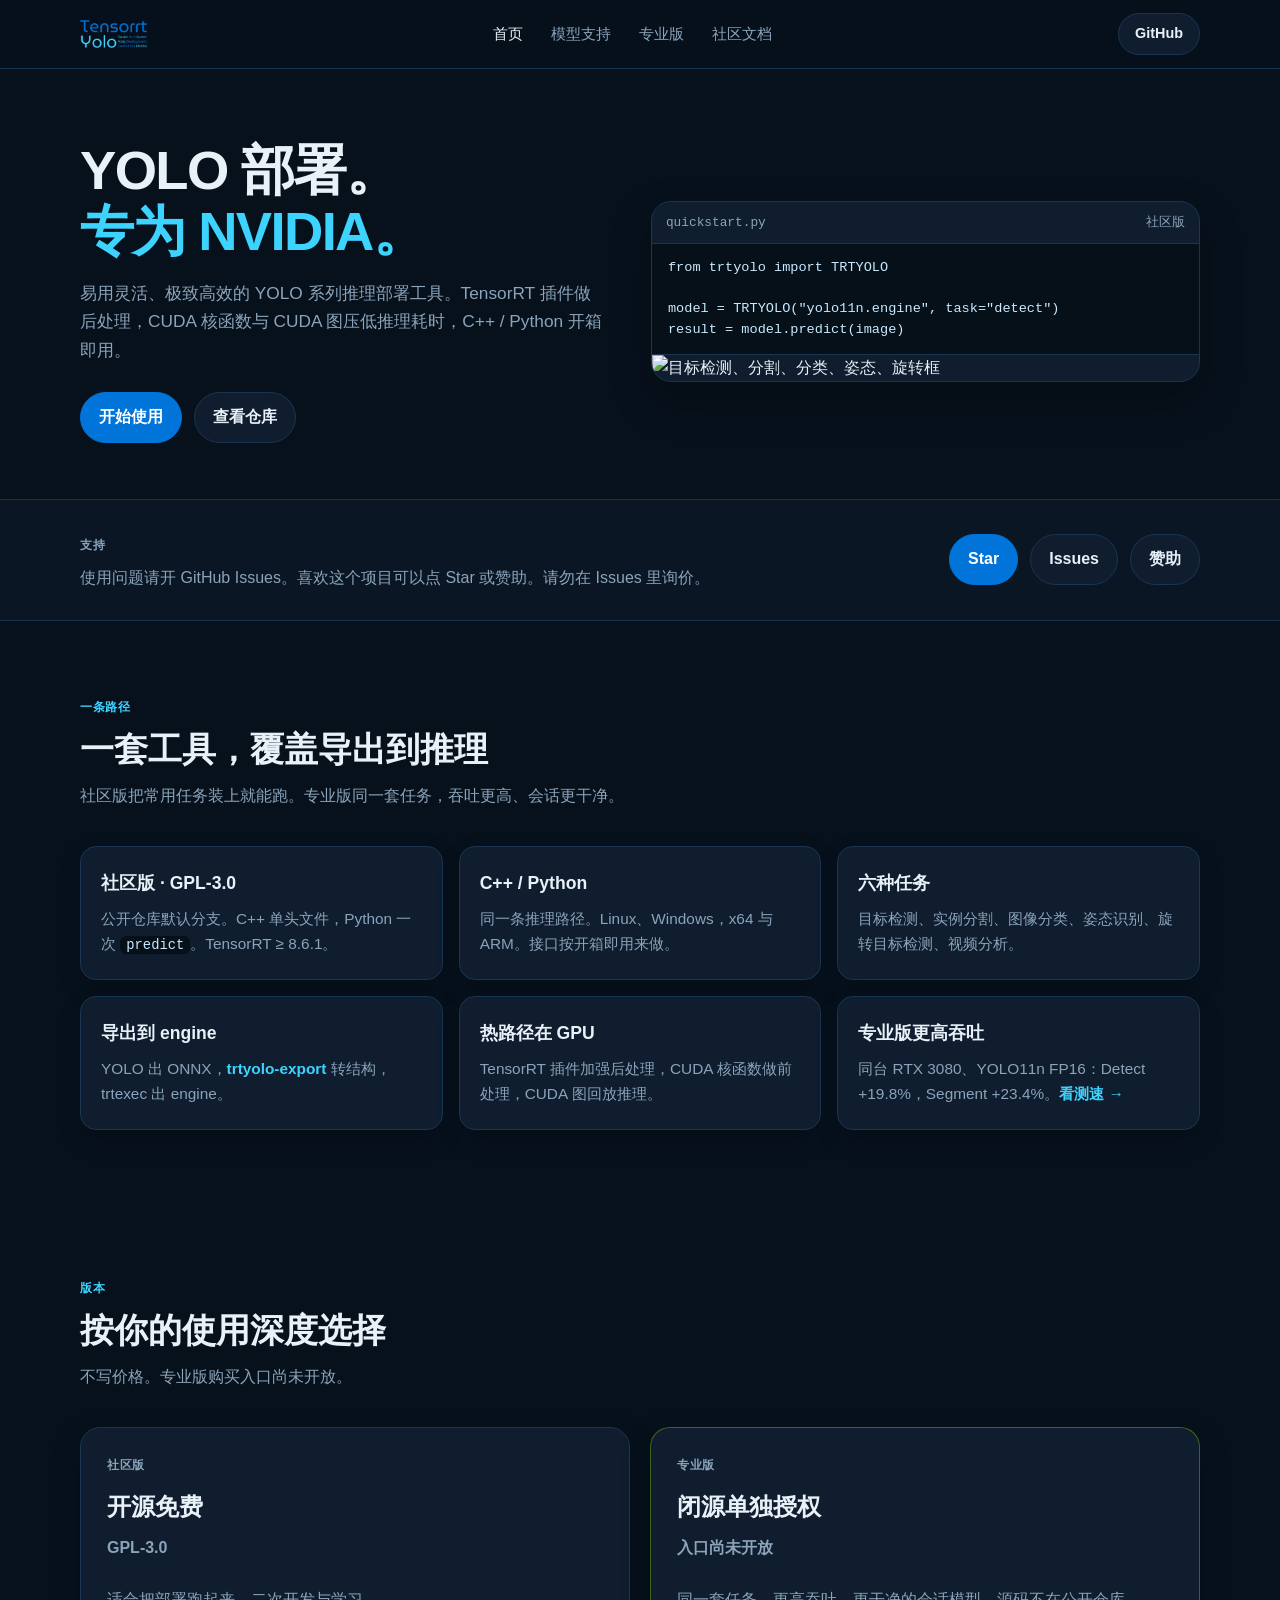
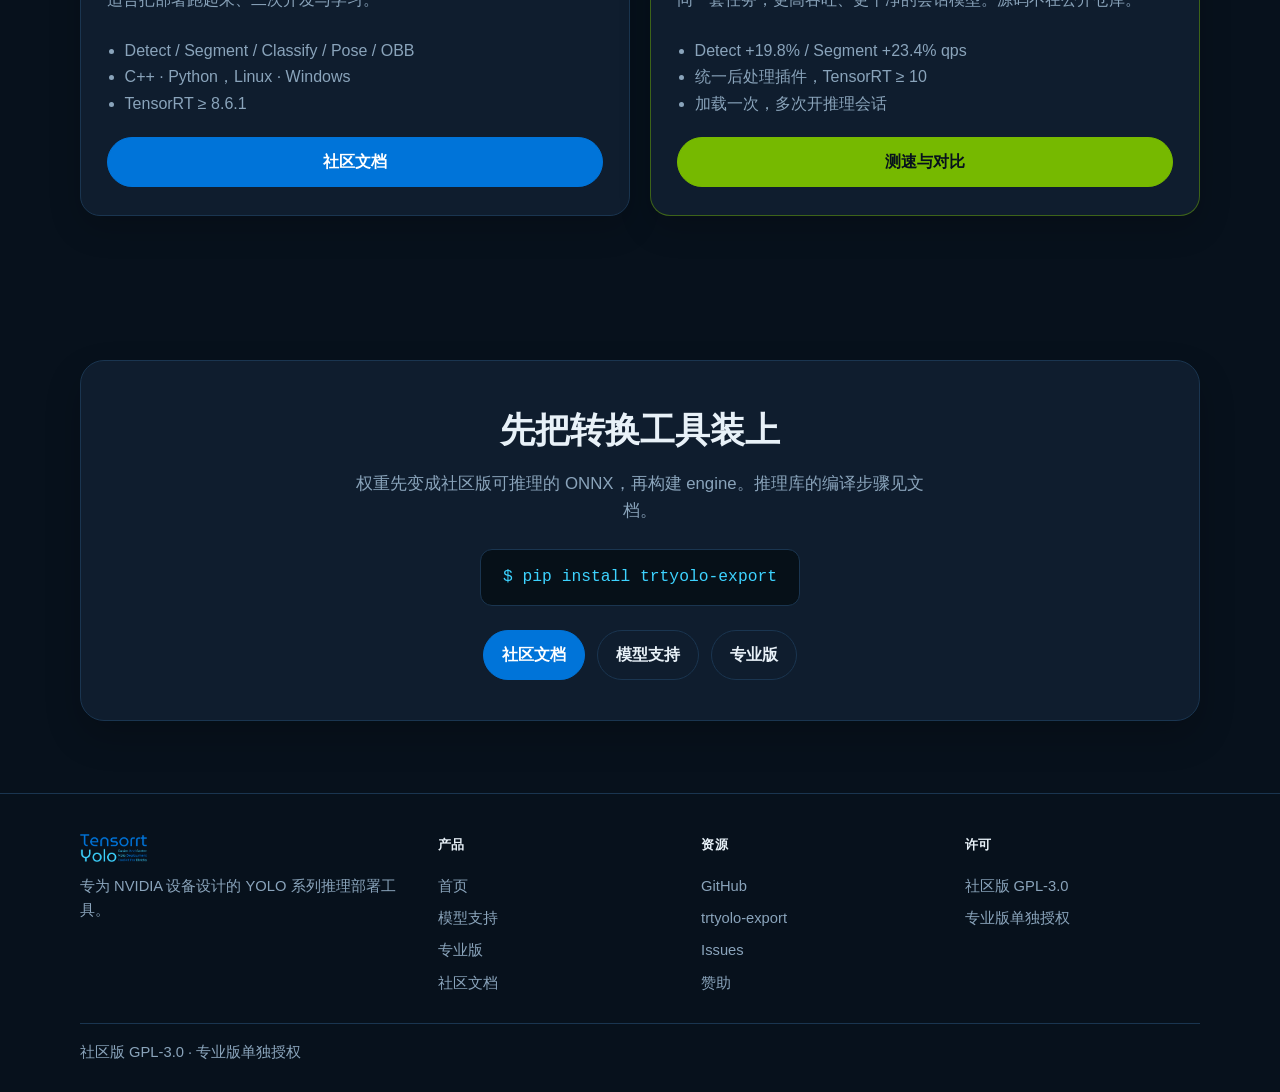
==== index.html @ 3c6711e3 "docs: add GitHub Pages site Publish the static product site on gh-pages: homepage, community how-to," ====
<!DOCTYPE html>
<html lang="zh-CN">
<head>
  <meta charset="utf-8">
  <meta name="viewport" content="width=device-width, initial-scale=1">
  <title>TensorRT-YOLO · 易用灵活，极致高效</title>
  <meta name="description" content="TensorRT-YOLO 是一款专为 NVIDIA 设备设计的易用灵活、极致高效的 YOLO 系列推理部署工具。社区版开源，专业版闭源单独提供。">
  <link rel="stylesheet" href="assets/site.css">
  <link rel="icon" type="image/png" href="assets/png/logo-no-background.png">
</head>
<body>
  <header class="nav">
    <div class="wrap nav-inner">
      <a class="brand" href="./">
        <img src="assets/png/logo-no-background.png" alt="TensorRT-YOLO">
      </a>
      <nav class="nav-links">
        <a class="active" href="./">首页</a>
        <a href="models/">模型支持</a>
        <a href="pro/">专业版</a>
        <a href="docs/">社区文档</a>
      </nav>
      <a class="btn btn-gh" href="https://github.com/laugh12321/TensorRT-YOLO">GitHub</a>
    </div>
  </header>

  <main>
    <section class="hero">
      <div class="wrap hero-split">
        <div>
          <h1>YOLO 部署。<br><em>专为 NVIDIA。</em></h1>
          <p class="hero-sub">易用灵活、极致高效的 YOLO 系列推理部署工具。TensorRT 插件做后处理，CUDA 核函数与 CUDA 图压低推理耗时，C++ / Python 开箱即用。</p>
          <div class="actions">
            <a class="btn btn-primary" href="docs/">开始使用</a>
            <a class="btn" href="https://github.com/laugh12321/TensorRT-YOLO">查看仓库</a>
          </div>
        </div>
        <div class="hero-panel">
          <div class="code-head"><span>quickstart.py</span><span>社区版</span></div>
          <pre><code>from trtyolo import TRTYOLO

model = TRTYOLO("yolo11n.engine", task="detect")
result = model.predict(image)</code></pre>
          <img class="hero-shot" src="https://raw.githubusercontent.com/laugh12321/TensorRT-YOLO/main/assets/task-banner.png" alt="目标检测、分割、分类、姿态、旋转框">
        </div>
      </div>
    </section>

    <section class="support-strip" id="support">
      <div class="wrap">
        <div>
          <p class="kicker">支持</p>
          <p>使用问题请开 GitHub Issues。喜欢这个项目可以点 Star 或赞助。请勿在 Issues 里询价。</p>
        </div>
        <div class="actions">
          <a class="btn btn-primary" href="https://github.com/laugh12321/TensorRT-YOLO">Star</a>
          <a class="btn" href="https://github.com/laugh12321/TensorRT-YOLO/issues">Issues</a>
          <a class="btn" href="https://afdian.com/a/laugh12321">赞助</a>
        </div>
      </div>
    </section>

    <section class="band" id="workflow">
      <div class="wrap">
        <p class="kicker">一条路径</p>
        <h2 class="section-title">一套工具，覆盖导出到推理</h2>
        <p class="section-lead">社区版把常用任务装上就能跑。专业版同一套任务，吞吐更高、会话更干净。</p>
        <div class="feature-grid">
          <article class="feature-card">
            <h3>社区版 · GPL-3.0</h3>
            <p>公开仓库默认分支。C++ 单头文件，Python 一次 <code>predict</code>。TensorRT ≥ 8.6.1。</p>
          </article>
          <article class="feature-card">
            <h3>C++ / Python</h3>
            <p>同一条推理路径。Linux、Windows，x64 与 ARM。接口按开箱即用来做。</p>
          </article>
          <article class="feature-card">
            <h3>六种任务</h3>
            <p>目标检测、实例分割、图像分类、姿态识别、旋转目标检测、视频分析。</p>
          </article>
          <article class="feature-card">
            <h3>导出到 engine</h3>
            <p>YOLO 出 ONNX，<a href="https://github.com/laugh12321/trtyolo-export">trtyolo-export</a> 转结构，trtexec 出 engine。</p>
          </article>
          <article class="feature-card">
            <h3>热路径在 GPU</h3>
            <p>TensorRT 插件加强后处理，CUDA 核函数做前处理，CUDA 图回放推理。</p>
          </article>
          <article class="feature-card">
            <h3>专业版更高吞吐</h3>
            <p>同台 RTX 3080、YOLO11n FP16：Detect +19.8%，Segment +23.4%。<a href="pro/">看测速 →</a></p>
          </article>
        </div>
      </div>
    </section>

    <section class="band" id="editions">
      <div class="wrap">
        <p class="kicker">版本</p>
        <h2 class="section-title">按你的使用深度选择</h2>
        <p class="section-lead">不写价格。专业版购买入口尚未开放。</p>
        <div class="edition-grid">
          <article class="edition-card">
            <p class="tag">社区版</p>
            <h3>开源免费</h3>
            <p class="lead">GPL-3.0</p>
            <p>适合把部署跑起来、二次开发与学习。</p>
            <ul>
              <li>Detect / Segment / Classify / Pose / OBB</li>
              <li>C++ · Python，Linux · Windows</li>
              <li>TensorRT ≥ 8.6.1</li>
            </ul>
            <a class="btn btn-primary" href="docs/">社区文档</a>
          </article>
          <article class="edition-card pro">
            <p class="tag tag-pro">专业版</p>
            <h3>闭源单独授权</h3>
            <p class="lead">入口尚未开放</p>
            <p>同一套任务，更高吞吐、更干净的会话模型。源码不在公开仓库。</p>
            <ul>
              <li>Detect +19.8% / Segment +23.4% qps</li>
              <li>统一后处理插件，TensorRT ≥ 10</li>
              <li>加载一次，多次开推理会话</li>
            </ul>
            <a class="btn btn-pro" href="pro/">测速与对比</a>
          </article>
        </div>
      </div>
    </section>

    <section class="install" id="start">
      <div class="wrap">
        <div class="install-panel">
          <h2>先把转换工具装上</h2>
          <p class="lede">权重先变成社区版可推理的 ONNX，再构建 engine。推理库的编译步骤见文档。</p>
          <div class="install-cmd">$ pip install trtyolo-export</div>
          <div class="actions">
            <a class="btn btn-primary" href="docs/">社区文档</a>
            <a class="btn" href="models/">模型支持</a>
            <a class="btn" href="pro/">专业版</a>
          </div>
        </div>
      </div>
    </section>
  </main>

  <footer class="footer">
    <div class="wrap footer-grid">
      <div class="footer-brand">
        <img src="assets/png/logo-no-background.png" alt="TensorRT-YOLO">
        <p>专为 NVIDIA 设备设计的 YOLO 系列推理部署工具。</p>
      </div>
      <div class="footer-col">
        <h3>产品</h3>
        <a href="./">首页</a>
        <a href="models/">模型支持</a>
        <a href="pro/">专业版</a>
        <a href="docs/">社区文档</a>
      </div>
      <div class="footer-col">
        <h3>资源</h3>
        <a href="https://github.com/laugh12321/TensorRT-YOLO">GitHub</a>
        <a href="https://github.com/laugh12321/trtyolo-export">trtyolo-export</a>
        <a href="https://github.com/laugh12321/TensorRT-YOLO/issues">Issues</a>
        <a href="https://afdian.com/a/laugh12321">赞助</a>
      </div>
      <div class="footer-col">
        <h3>许可</h3>
        <span>社区版 GPL-3.0</span>
        <span>专业版单独授权</span>
      </div>
    </div>
    <div class="wrap footer-bar">社区版 GPL-3.0 · 专业版单独授权</div>
  </footer>
</body>
</html>
---- assets/site.css ----
:root {
  --bg: #07111c;
  --bg-elev: #0b1826;
  --bg-card: #0f1d2e;
  --line: #1a3550;
  --text: #e8f1f8;
  --muted: #8aa4bb;
  --blue: #0074d9;
  --blue-deep: #0059a5;
  --cyan: #3dd3ff;
  --nvidia: #76B900;
  --nvidia-deep: #4d7a00;
  --radius: 16px;
  --max: 1120px;
  --font: "Segoe UI", "PingFang SC", "Hiragino Sans GB", "Microsoft YaHei", sans-serif;
  --mono: ui-monospace, "SF Mono", Consolas, "Liberation Mono", monospace;
}

* { box-sizing: border-box; }

html { scroll-behavior: smooth; }

body {
  margin: 0;
  font-family: var(--font);
  background:
    radial-gradient(980px 480px at 12% -8%, rgba(0, 116, 217, 0.2) 0%, transparent 55%),
    var(--bg);
  color: var(--text);
  line-height: 1.65;
  min-height: 100vh;
}

a { color: var(--cyan); text-decoration: none; }
a:hover { text-decoration: underline; }

.wrap { width: min(var(--max), calc(100% - 40px)); margin: 0 auto; }

.nav {
  position: sticky;
  top: 0;
  z-index: 20;
  backdrop-filter: blur(14px);
  background: rgba(7, 17, 28, 0.9);
  border-bottom: 1px solid var(--line);
}

.nav-inner {
  display: flex;
  align-items: center;
  justify-content: space-between;
  gap: 20px;
  min-height: 68px;
}

.brand {
  display: flex;
  align-items: center;
  flex-shrink: 0;
}

.brand img {
  display: block;
  height: 28px;
  width: auto;
}

.brand:hover { text-decoration: none; }

.nav-links {
  display: flex;
  flex-wrap: wrap;
  align-items: center;
  justify-content: center;
  gap: 8px 28px;
  flex: 1;
}

.nav-links a {
  color: var(--muted);
  font-size: 0.95rem;
}

.nav-links a:hover,
.nav-links a.active { color: var(--text); text-decoration: none; }

.btn {
  display: inline-flex;
  align-items: center;
  justify-content: center;
  padding: 11px 18px;
  border-radius: 999px;
  border: 1px solid var(--line);
  font-weight: 600;
  color: var(--text);
  background: var(--bg-card);
}

.btn:hover { text-decoration: none; border-color: var(--cyan); }

.btn-primary {
  background: var(--blue);
  border-color: var(--blue);
  color: #fff;
}

.btn-primary:hover {
  background: var(--blue-deep);
  border-color: var(--blue-deep);
}

.btn-pro {
  background: var(--nvidia);
  border-color: var(--nvidia);
  color: #07111c;
}

.btn-pro:hover {
  background: var(--nvidia-deep);
  border-color: var(--nvidia-deep);
  color: #fff;
}

.btn-gh {
  flex-shrink: 0;
  padding: 8px 16px;
  font-size: 0.9rem;
}

.kicker,
.tag {
  display: inline-block;
  font-size: 0.75rem;
  font-weight: 700;
  letter-spacing: 0.06em;
  text-transform: uppercase;
  color: var(--cyan);
  margin: 0 0 12px;
}

.tag-pro { color: var(--nvidia); }

.hero {
  padding: 72px 0 56px;
}

.hero-split {
  display: grid;
  grid-template-columns: minmax(0, 1fr) minmax(0, 1.05fr);
  gap: 48px;
  align-items: center;
}

.hero h1 {
  margin: 0 0 16px;
  font-size: clamp(2.2rem, 5vw, 3.4rem);
  line-height: 1.12;
  letter-spacing: -0.03em;
}

.hero h1 em {
  font-style: normal;
  color: var(--cyan);
}

.hero-sub {
  margin: 0 0 28px;
  color: var(--muted);
  font-size: 1.08rem;
  max-width: 36rem;
}

.actions {
  display: flex;
  flex-wrap: wrap;
  gap: 12px;
}

.hero-panel {
  background: var(--bg-card);
  border: 1px solid var(--line);
  border-radius: 20px;
  overflow: hidden;
  box-shadow: 0 18px 40px rgba(0, 0, 0, 0.28);
}

.hero-panel .code-head {
  display: flex;
  justify-content: space-between;
  align-items: center;
  padding: 10px 14px;
  border-bottom: 1px solid var(--line);
  color: var(--muted);
  font-size: 0.8rem;
  font-family: var(--mono);
}

.hero-panel pre {
  margin: 0;
  border: 0;
  border-radius: 0;
  background: #061018;
}

.hero-shot {
  display: block;
  width: 100%;
  height: auto;
  border-top: 1px solid var(--line);
}

.support-strip {
  padding: 28px 0;
  border-block: 1px solid var(--line);
  background: rgba(15, 29, 46, 0.45);
}

.support-strip .wrap {
  display: flex;
  align-items: center;
  justify-content: space-between;
  gap: 24px;
}

.support-strip p {
  margin: 8px 0 0;
  color: var(--muted);
  max-width: 40rem;
}

.band { padding: 72px 0; }

.section-title {
  margin: 0 0 12px;
  font-size: clamp(1.6rem, 3vw, 2.1rem);
  line-height: 1.25;
}

.section-lead {
  color: var(--muted);
  max-width: 40rem;
  margin: 0 0 36px;
}

.feature-grid {
  display: grid;
  grid-template-columns: repeat(3, minmax(0, 1fr));
  gap: 16px;
}

.feature-card {
  background: var(--bg-card);
  border: 1px solid var(--line);
  border-radius: var(--radius);
  padding: 22px 20px;
  box-shadow: 0 10px 24px rgba(0, 0, 0, 0.16);
}

.feature-card h3 {
  margin: 0 0 8px;
  font-size: 1.1rem;
}

.feature-card p {
  margin: 0;
  color: var(--muted);
  font-size: 0.96rem;
}

.feature-card a { font-weight: 600; }

.edition-grid {
  display: grid;
  grid-template-columns: repeat(2, minmax(0, 1fr));
  gap: 20px;
}

.edition-card {
  background: var(--bg-card);
  border: 1px solid var(--line);
  border-radius: 20px;
  padding: 28px 26px;
  display: flex;
  flex-direction: column;
  box-shadow: 0 12px 32px rgba(0, 0, 0, 0.18);
}

.edition-card.pro {
  border-color: rgba(118, 185, 0, 0.45);
}

.edition-card h3 { margin: 0 0 8px; font-size: 1.5rem; }

.edition-card .lead {
  font-weight: 700;
  margin: 0 0 10px;
}

.edition-card > p { color: var(--muted); }

.edition-card ul {
  margin: 8px 0 20px;
  padding-left: 1.1rem;
  color: var(--muted);
  flex: 1;
}

.edition-card .btn { width: 100%; }

.install {
  padding: 72px 0;
}

.install-panel {
  background: var(--bg-card);
  border: 1px solid var(--line);
  border-radius: 24px;
  padding: 40px 36px;
  text-align: center;
  box-shadow: 0 16px 36px rgba(0, 0, 0, 0.2);
}

.install-panel h2 {
  margin: 0 0 10px;
  font-size: clamp(1.6rem, 3vw, 2.2rem);
}

.install-panel .lede {
  margin: 0 auto 24px;
  color: var(--muted);
  max-width: 36rem;
}

.install-cmd {
  display: inline-block;
  margin: 0 0 24px;
  padding: 14px 22px;
  background: #061018;
  border: 1px solid var(--line);
  border-radius: 12px;
  font-family: var(--mono);
  font-size: 1.02rem;
  color: var(--cyan);
}

.install-panel .actions { justify-content: center; }

.install-panel.left { text-align: left; margin-bottom: 32px; }

.install-panel.left .lede { margin-left: 0; }

.install-panel.left .actions { justify-content: flex-start; }

.page-hero {
  padding: 48px 0 8px;
}

.page-hero h1 {
  margin: 0 0 12px;
  font-size: clamp(1.9rem, 4vw, 2.6rem);
}

.page-hero .lede {
  color: var(--muted);
  max-width: 44rem;
  margin: 0;
}

.page { padding: 24px 0 80px; }

.lede { color: var(--muted); font-size: 1.05rem; }

.stats {
  display: grid;
  grid-template-columns: repeat(2, minmax(0, 1fr));
  gap: 16px;
  margin: 28px 0 16px;
}

.stat {
  background: var(--bg-card);
  border: 1px solid var(--line);
  border-radius: var(--radius);
  padding: 28px 24px;
  box-shadow: 0 12px 32px rgba(0, 0, 0, 0.18);
}

.stat .num {
  font-size: clamp(2.2rem, 5vw, 3.2rem);
  font-weight: 800;
  color: var(--nvidia);
  line-height: 1.1;
}

.stat .label { color: var(--muted); margin-top: 10px; }

.banner {
  display: block;
  width: 100%;
  margin: 8px 0 28px;
  border-radius: 12px;
  border: 1px solid var(--line);
  background: var(--bg-card);
}

.legend {
  display: flex;
  flex-wrap: wrap;
  gap: 10px 20px;
  color: var(--muted);
  font-size: 0.92rem;
  margin: 0 0 16px;
}

.legend span { display: inline-flex; align-items: center; gap: 6px; }

.table-wrap {
  overflow-x: auto;
  margin: 0 0 20px;
  border: 1px solid var(--line);
  border-radius: var(--radius);
  background: var(--bg-card);
}

.support-table { margin: 0; border: 0; }

.support-table th:nth-child(n + 3),
.support-table td:nth-child(n + 3) { text-align: center; }

.mark { font-style: normal; font-weight: 700; }
.mark-ok { color: var(--nvidia); }
.mark-up { color: var(--cyan); }
.mark-na { color: var(--muted); }

table {
  width: 100%;
  border-collapse: collapse;
  font-size: 0.95rem;
  background: var(--bg-card);
  border: 1px solid var(--line);
  border-radius: var(--radius);
  overflow: hidden;
}

th, td {
  text-align: left;
  padding: 12px 14px;
  border-bottom: 1px solid var(--line);
  vertical-align: top;
}

th { background: var(--bg-elev); color: var(--muted); font-weight: 600; }

tr:last-child td { border-bottom: 0; }

.note {
  color: var(--muted);
  font-size: 0.92rem;
  border-left: 3px solid var(--cyan);
  padding: 8px 0 8px 14px;
  margin: 16px 0 28px;
}

pre, code { font-family: var(--mono); }

pre {
  background: #061018;
  border: 1px solid var(--line);
  border-radius: 10px;
  padding: 14px 16px;
  overflow-x: auto;
  font-size: 0.85rem;
  line-height: 1.5;
}

code { color: #c9e9ff; }

p code, li code {
  background: #061018;
  padding: 1px 6px;
  border-radius: 6px;
  font-size: 0.9em;
}

.toc {
  background: var(--bg-card);
  border: 1px solid var(--line);
  border-radius: var(--radius);
  padding: 16px 20px;
  margin: 0 0 28px;
}

.toc ol { margin: 8px 0 0; padding-left: 1.2rem; }

h2 { font-size: 1.45rem; }

.footer {
  border-top: 1px solid var(--line);
  padding: 40px 0 28px;
  color: var(--muted);
  font-size: 0.92rem;
}

.footer-grid {
  display: grid;
  grid-template-columns: 1.4fr repeat(3, minmax(0, 1fr));
  gap: 28px;
  margin-bottom: 28px;
}

.footer-brand img {
  display: block;
  height: 28px;
  width: auto;
  margin-bottom: 12px;
}

.footer-brand p { margin: 0; max-width: 22rem; }

.footer h3 {
  margin: 0 0 10px;
  color: var(--text);
  font-size: 0.82rem;
  letter-spacing: 0.06em;
  text-transform: uppercase;
}

.footer-col {
  display: flex;
  flex-direction: column;
  gap: 8px;
}

.footer-col a { color: var(--muted); }

.footer-bar {
  padding-top: 16px;
  border-top: 1px solid var(--line);
}

@media (max-width: 900px) {
  .hero-split,
  .feature-grid,
  .edition-grid,
  .stats,
  .support-strip .wrap,
  .footer-grid { grid-template-columns: 1fr; }

  .feature-grid { grid-template-columns: 1fr 1fr; }
  .hero { padding: 40px 0 32px; }
  .band, .install { padding: 48px 0; }
  .btn-gh { display: none; }
}

@media (max-width: 760px) {
  .nav-inner { flex-wrap: wrap; min-height: 0; padding: 12px 0; }
  .nav-links { justify-content: flex-start; flex-basis: 100%; }
  .feature-grid { grid-template-columns: 1fr; }
}
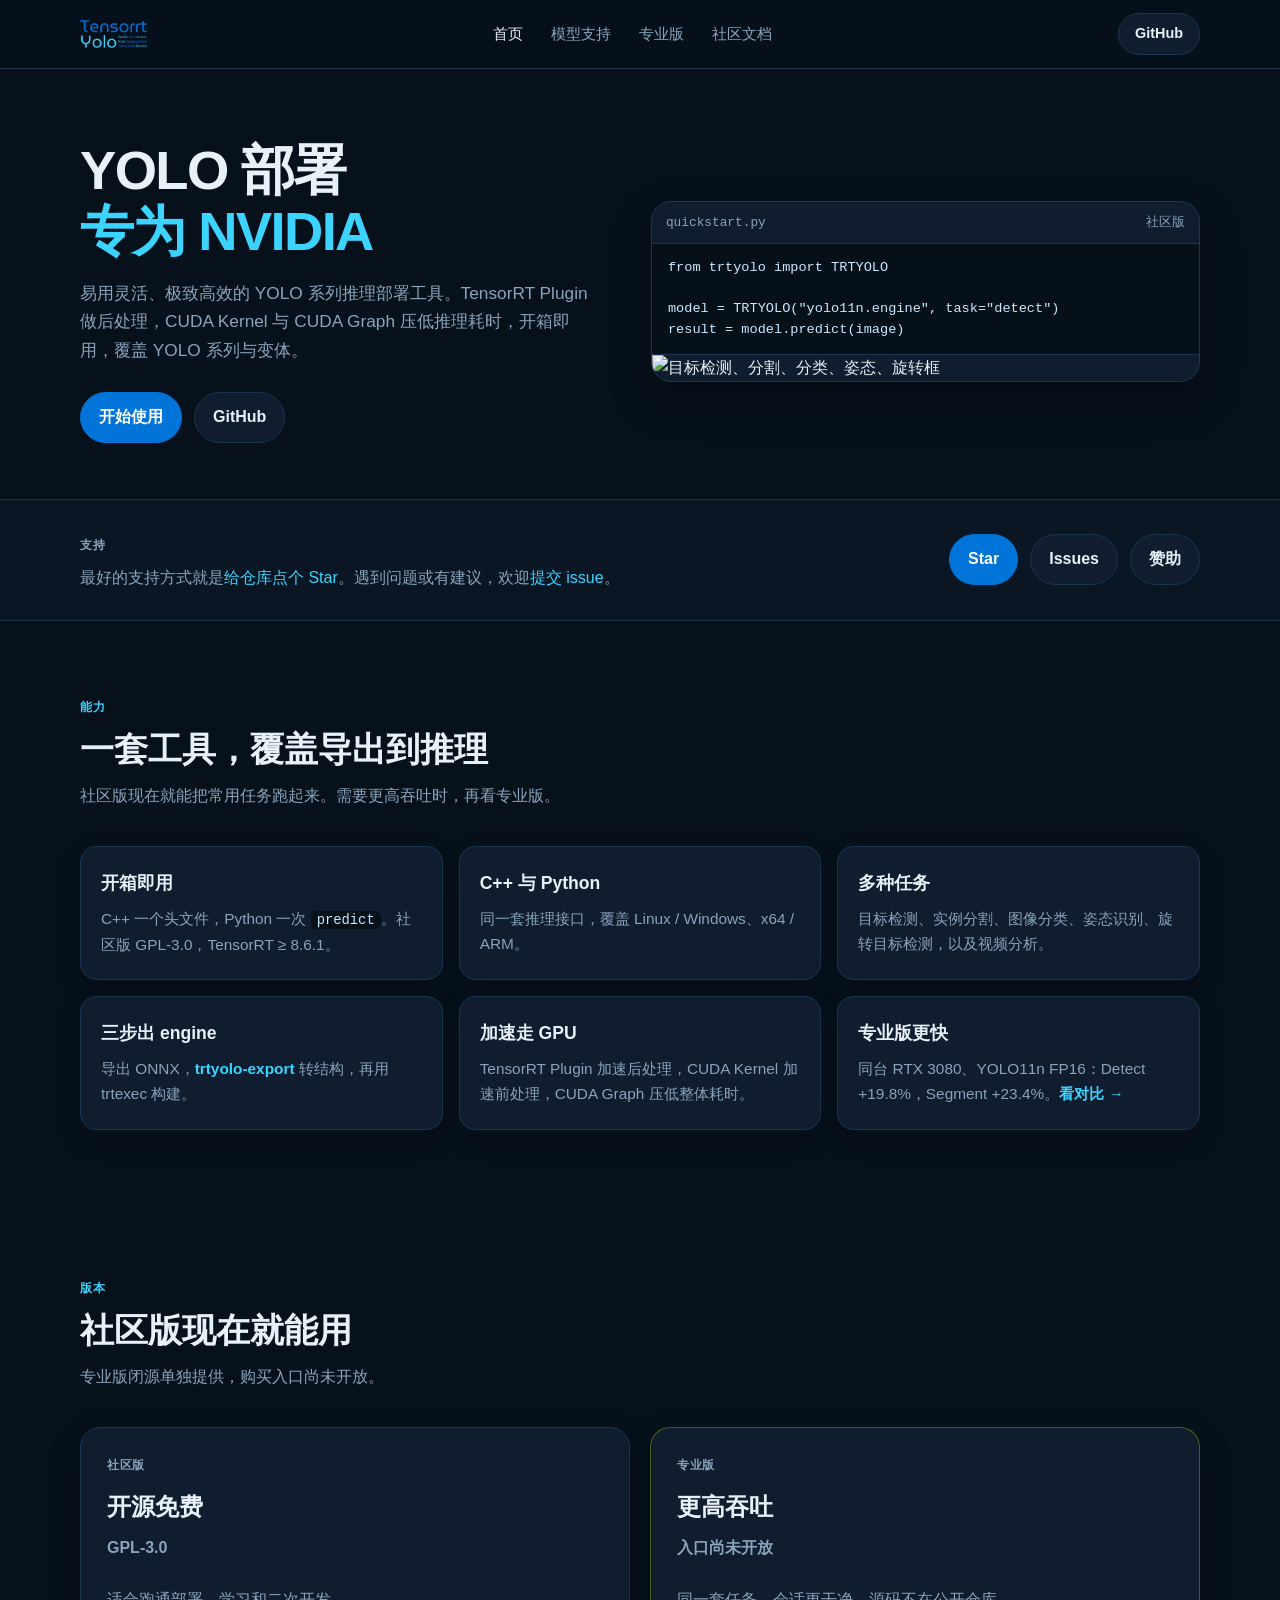
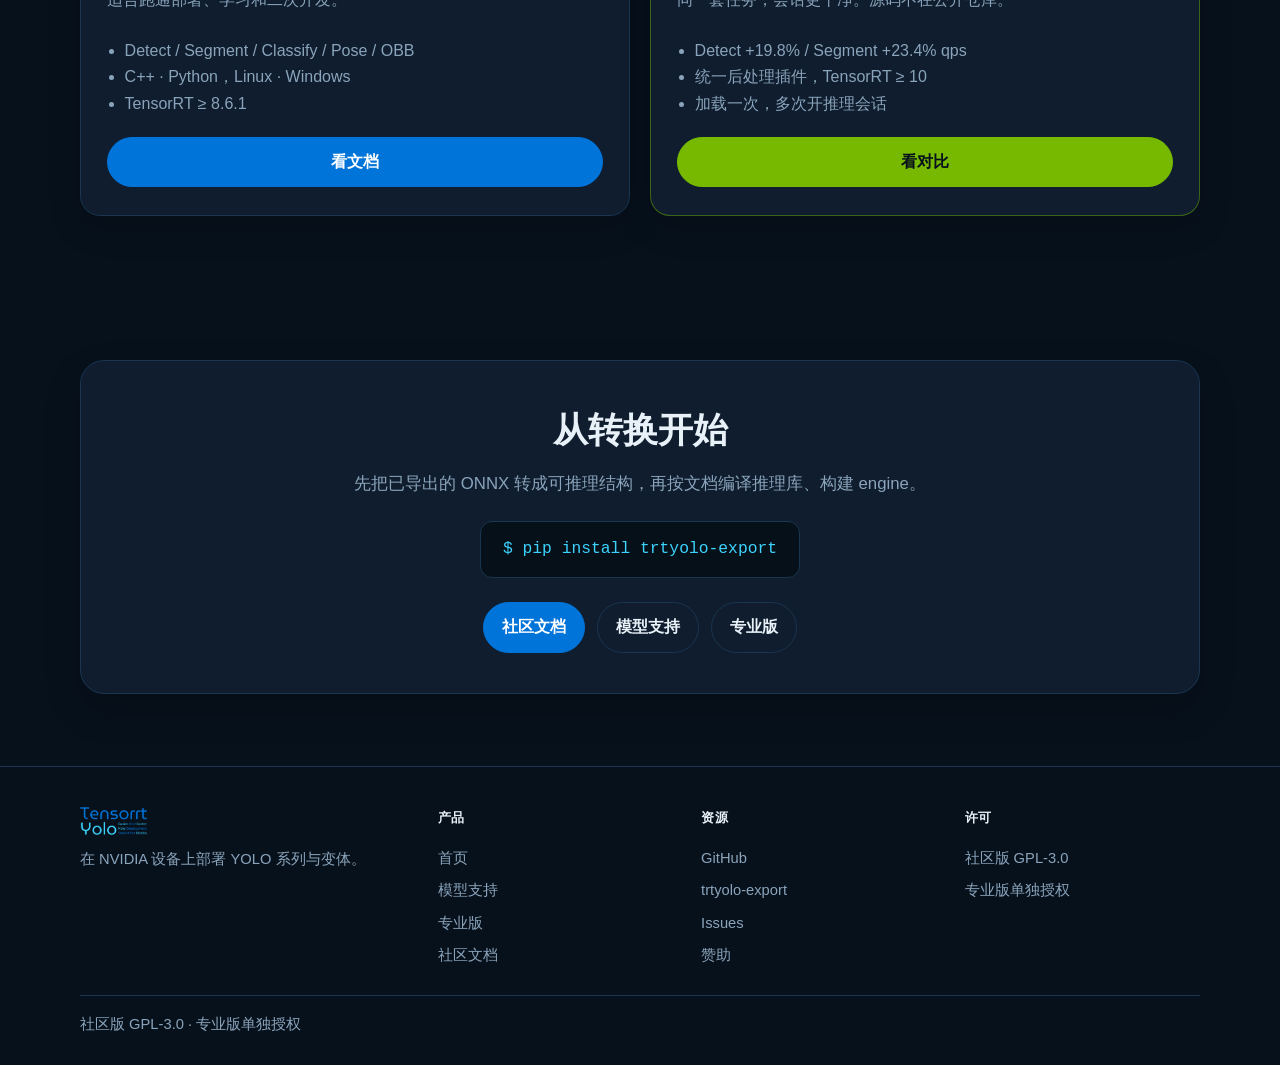
==== commit ab53b250: "docs: polish site copy for clearer product positioning" ====
--- a/index.html
+++ b/index.html
@@ -28,11 +28,11 @@
     <section class="hero">
       <div class="wrap hero-split">
         <div>
-          <h1>YOLO 部署。<br><em>专为 NVIDIA。</em></h1>
-          <p class="hero-sub">易用灵活、极致高效的 YOLO 系列推理部署工具。TensorRT 插件做后处理，CUDA 核函数与 CUDA 图压低推理耗时，C++ / Python 开箱即用。</p>
+          <h1>YOLO 部署<br><em>专为 NVIDIA</em></h1>
+          <p class="hero-sub">易用灵活、极致高效的 YOLO 系列推理部署工具。TensorRT Plugin 做后处理，CUDA Kernel 与 CUDA Graph 压低推理耗时，开箱即用，覆盖 YOLO 系列与变体。</p>
           <div class="actions">
             <a class="btn btn-primary" href="docs/">开始使用</a>
-            <a class="btn" href="https://github.com/laugh12321/TensorRT-YOLO">查看仓库</a>
+            <a class="btn" href="https://github.com/laugh12321/TensorRT-YOLO">GitHub</a>
           </div>
         </div>
         <div class="hero-panel">
@@ -50,7 +50,7 @@
       <div class="wrap">
         <div>
           <p class="kicker">支持</p>
-          <p>使用问题请开 GitHub Issues。喜欢这个项目可以点 Star 或赞助。请勿在 Issues 里询价。</p>
+          <p>最好的支持方式就是<a href="https://github.com/laugh12321/TensorRT-YOLO">给仓库点个 Star</a>。遇到问题或有建议，欢迎<a href="https://github.com/laugh12321/TensorRT-YOLO/issues">提交 issue</a>。</p>
         </div>
         <div class="actions">
           <a class="btn btn-primary" href="https://github.com/laugh12321/TensorRT-YOLO">Star</a>
@@ -62,33 +62,33 @@
 
     <section class="band" id="workflow">
       <div class="wrap">
-        <p class="kicker">一条路径</p>
+        <p class="kicker">能力</p>
         <h2 class="section-title">一套工具，覆盖导出到推理</h2>
-        <p class="section-lead">社区版把常用任务装上就能跑。专业版同一套任务，吞吐更高、会话更干净。</p>
+        <p class="section-lead">社区版现在就能把常用任务跑起来。需要更高吞吐时，再看专业版。</p>
         <div class="feature-grid">
           <article class="feature-card">
-            <h3>社区版 · GPL-3.0</h3>
-            <p>公开仓库默认分支。C++ 单头文件，Python 一次 <code>predict</code>。TensorRT ≥ 8.6.1。</p>
+            <h3>开箱即用</h3>
+            <p>C++ 一个头文件，Python 一次 <code>predict</code>。社区版 GPL-3.0，TensorRT ≥ 8.6.1。</p>
           </article>
           <article class="feature-card">
-            <h3>C++ / Python</h3>
-            <p>同一条推理路径。Linux、Windows，x64 与 ARM。接口按开箱即用来做。</p>
+            <h3>C++ 与 Python</h3>
+            <p>同一套推理接口，覆盖 Linux / Windows、x64 / ARM。</p>
           </article>
           <article class="feature-card">
-            <h3>六种任务</h3>
-            <p>目标检测、实例分割、图像分类、姿态识别、旋转目标检测、视频分析。</p>
+            <h3>多种任务</h3>
+            <p>目标检测、实例分割、图像分类、姿态识别、旋转目标检测，以及视频分析。</p>
           </article>
           <article class="feature-card">
-            <h3>导出到 engine</h3>
-            <p>YOLO 出 ONNX，<a href="https://github.com/laugh12321/trtyolo-export">trtyolo-export</a> 转结构，trtexec 出 engine。</p>
+            <h3>三步出 engine</h3>
+            <p>导出 ONNX，<a href="https://github.com/laugh12321/trtyolo-export">trtyolo-export</a> 转结构，再用 trtexec 构建。</p>
           </article>
           <article class="feature-card">
-            <h3>热路径在 GPU</h3>
-            <p>TensorRT 插件加强后处理，CUDA 核函数做前处理，CUDA 图回放推理。</p>
+            <h3>加速走 GPU</h3>
+            <p>TensorRT Plugin 加速后处理，CUDA Kernel 加速前处理，CUDA Graph 压低整体耗时。</p>
           </article>
           <article class="feature-card">
-            <h3>专业版更高吞吐</h3>
-            <p>同台 RTX 3080、YOLO11n FP16：Detect +19.8%，Segment +23.4%。<a href="pro/">看测速 →</a></p>
+            <h3>专业版更快</h3>
+            <p>同台 RTX 3080、YOLO11n FP16：Detect +19.8%，Segment +23.4%。<a href="pro/">看对比 →</a></p>
           </article>
         </div>
       </div>
@@ -97,32 +97,32 @@
     <section class="band" id="editions">
       <div class="wrap">
         <p class="kicker">版本</p>
-        <h2 class="section-title">按你的使用深度选择</h2>
-        <p class="section-lead">不写价格。专业版购买入口尚未开放。</p>
+        <h2 class="section-title">社区版现在就能用</h2>
+        <p class="section-lead">专业版闭源单独提供，购买入口尚未开放。</p>
         <div class="edition-grid">
           <article class="edition-card">
             <p class="tag">社区版</p>
             <h3>开源免费</h3>
             <p class="lead">GPL-3.0</p>
-            <p>适合把部署跑起来、二次开发与学习。</p>
+            <p>适合跑通部署、学习和二次开发。</p>
             <ul>
               <li>Detect / Segment / Classify / Pose / OBB</li>
               <li>C++ · Python，Linux · Windows</li>
               <li>TensorRT ≥ 8.6.1</li>
             </ul>
-            <a class="btn btn-primary" href="docs/">社区文档</a>
+            <a class="btn btn-primary" href="docs/">看文档</a>
           </article>
           <article class="edition-card pro">
             <p class="tag tag-pro">专业版</p>
-            <h3>闭源单独授权</h3>
+            <h3>更高吞吐</h3>
             <p class="lead">入口尚未开放</p>
-            <p>同一套任务，更高吞吐、更干净的会话模型。源码不在公开仓库。</p>
+            <p>同一套任务，会话更干净。源码不在公开仓库。</p>
             <ul>
               <li>Detect +19.8% / Segment +23.4% qps</li>
               <li>统一后处理插件，TensorRT ≥ 10</li>
               <li>加载一次，多次开推理会话</li>
             </ul>
-            <a class="btn btn-pro" href="pro/">测速与对比</a>
+            <a class="btn btn-pro" href="pro/">看对比</a>
           </article>
         </div>
       </div>
@@ -131,8 +131,8 @@
     <section class="install" id="start">
       <div class="wrap">
         <div class="install-panel">
-          <h2>先把转换工具装上</h2>
-          <p class="lede">权重先变成社区版可推理的 ONNX，再构建 engine。推理库的编译步骤见文档。</p>
+          <h2>从转换开始</h2>
+          <p class="lede">先把已导出的 ONNX 转成可推理结构，再按文档编译推理库、构建 engine。</p>
           <div class="install-cmd">$ pip install trtyolo-export</div>
           <div class="actions">
             <a class="btn btn-primary" href="docs/">社区文档</a>
@@ -148,7 +148,7 @@
     <div class="wrap footer-grid">
       <div class="footer-brand">
         <img src="assets/png/logo-no-background.png" alt="TensorRT-YOLO">
-        <p>专为 NVIDIA 设备设计的 YOLO 系列推理部署工具。</p>
+        <p>在 NVIDIA 设备上部署 YOLO 系列与变体。</p>
       </div>
       <div class="footer-col">
         <h3>产品</h3>
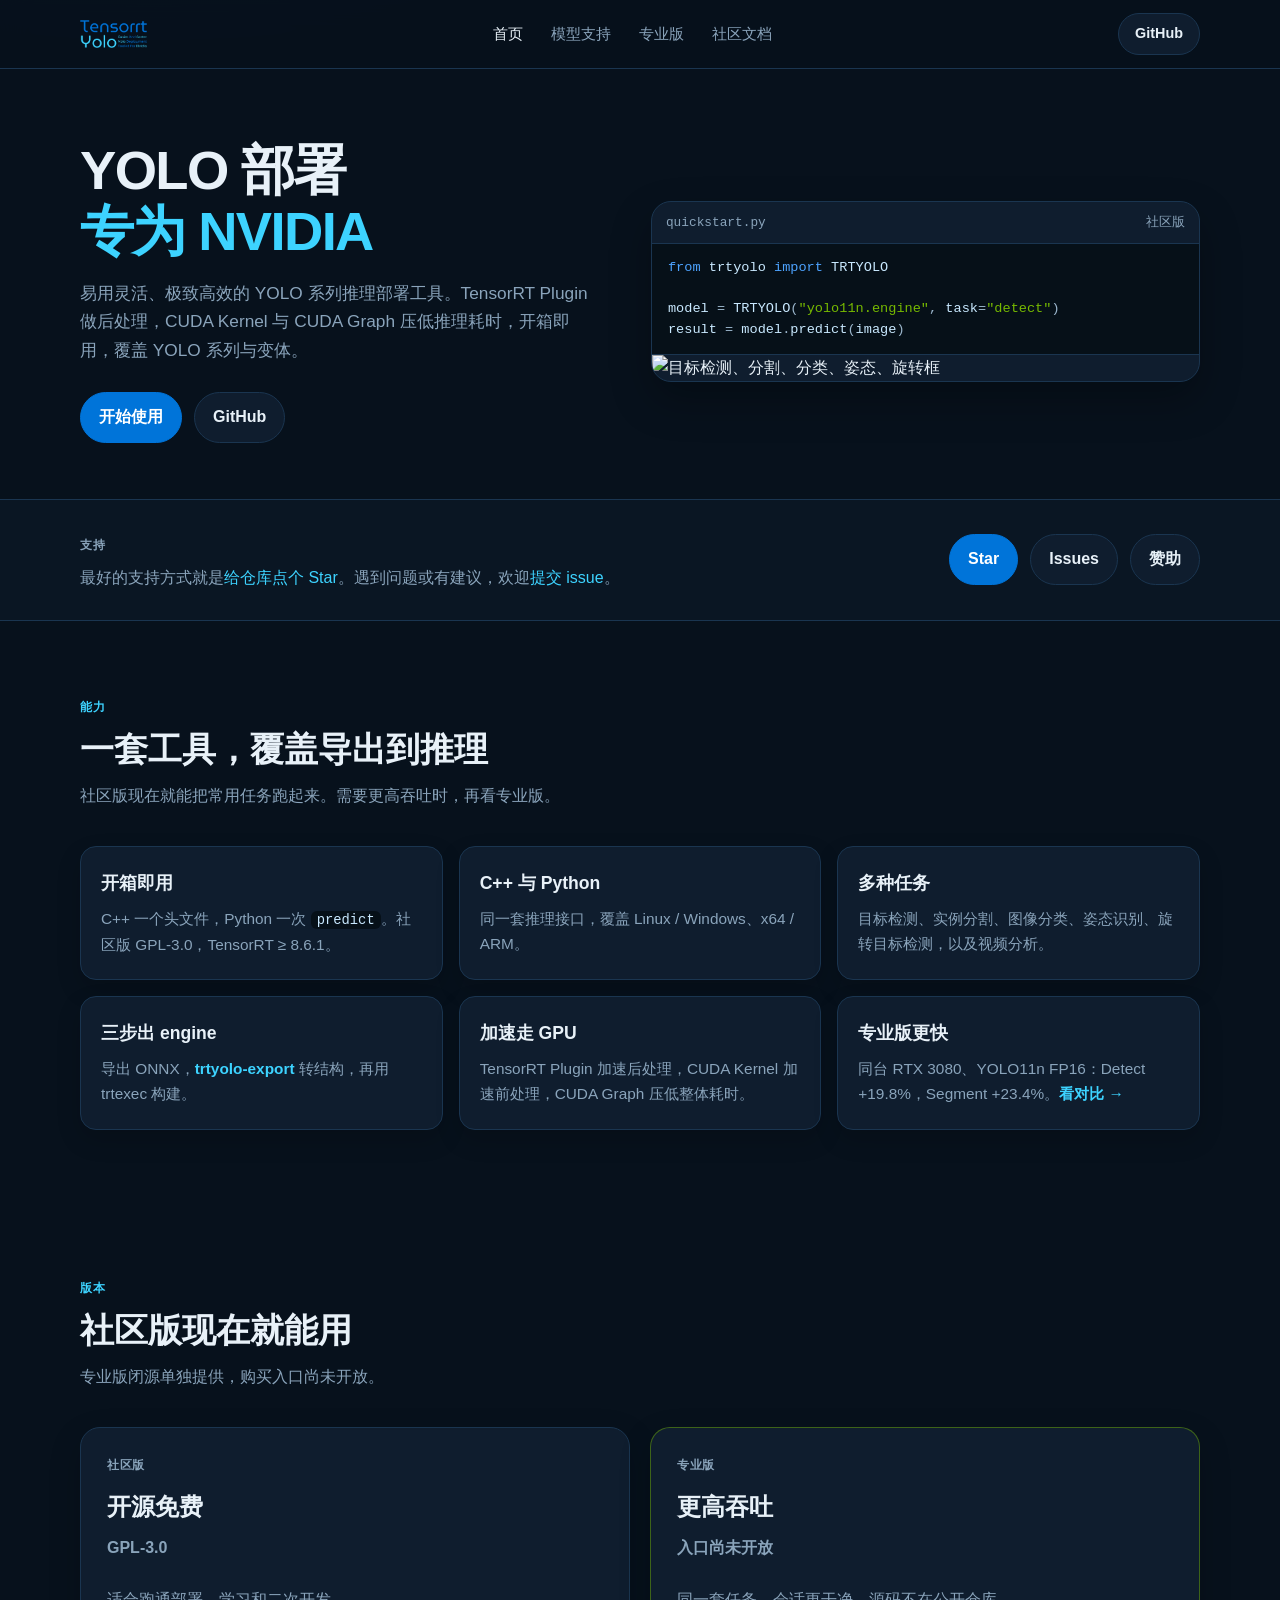
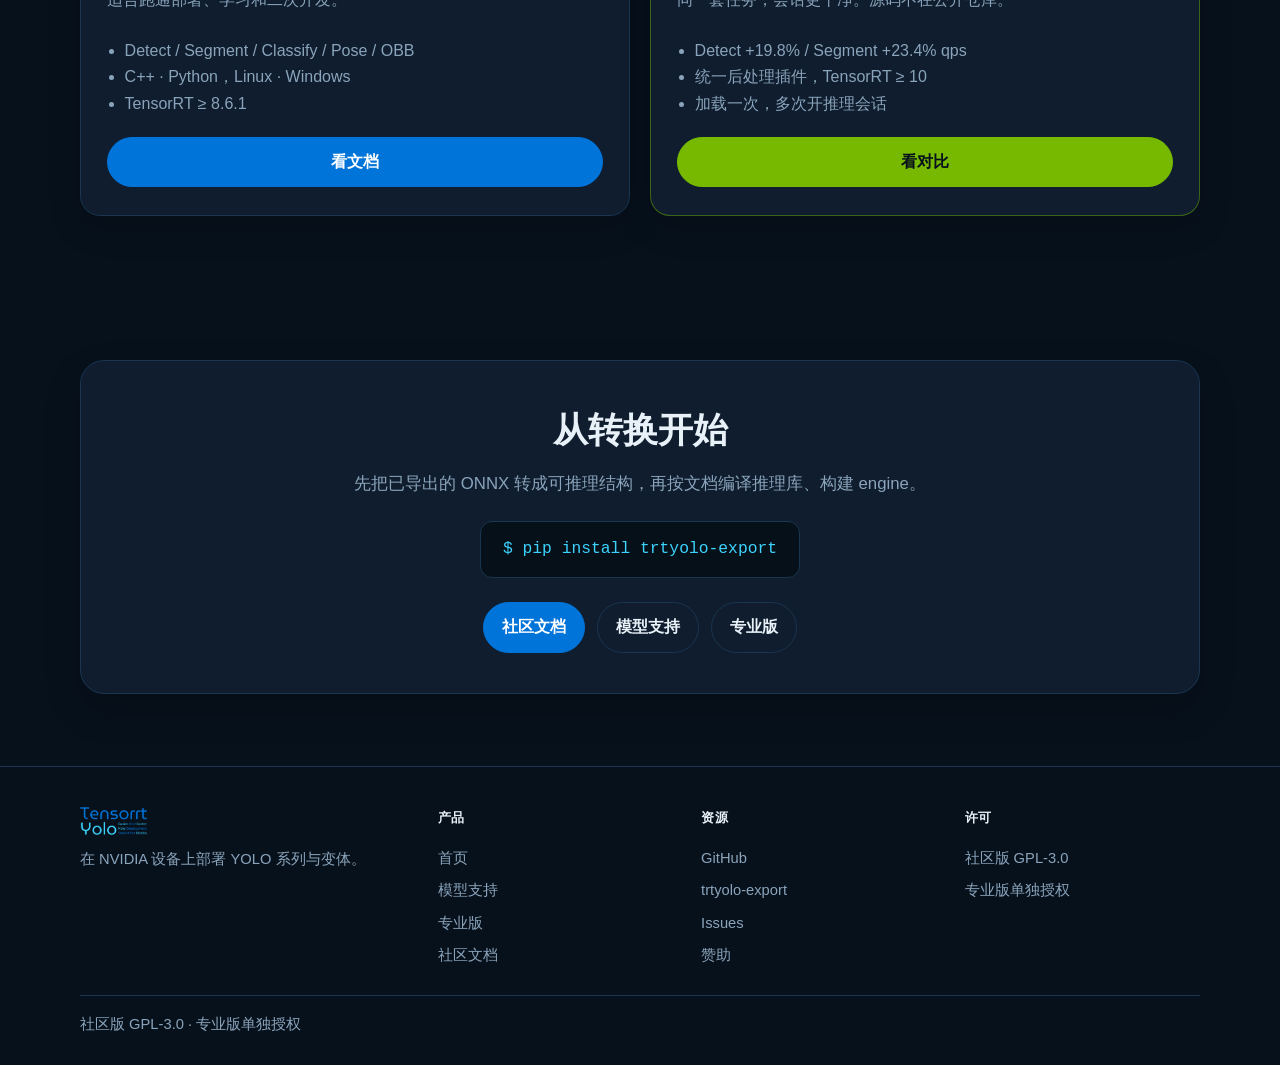
==== commit b62bc83f: "docs: highlight homepage quickstart.py with Prism" ====
--- a/index.html
+++ b/index.html
@@ -37,7 +37,7 @@
         </div>
         <div class="hero-panel">
           <div class="code-head"><span>quickstart.py</span><span>社区版</span></div>
-          <pre><code>from trtyolo import TRTYOLO
+          <pre><code class="language-python">from trtyolo import TRTYOLO
 
 model = TRTYOLO("yolo11n.engine", task="detect")
 result = model.predict(image)</code></pre>
@@ -172,5 +172,6 @@
     </div>
     <div class="wrap footer-bar">社区版 GPL-3.0 · 专业版单独授权</div>
   </footer>
+  <script src="assets/prism.js"></script>
 </body>
 </html>
--- a/assets/site.css
+++ b/assets/site.css
@@ -7,6 +7,7 @@
   --muted: #8aa4bb;
   --blue: #0074d9;
   --blue-deep: #0059a5;
+  --blue-bright: #4da3ff;
   --cyan: #3dd3ff;
   --nvidia: #76B900;
   --nvidia-deep: #4d7a00;
@@ -473,6 +474,23 @@
   line-height: 1.5;
 }
 
+pre[data-lang] {
+  position: relative;
+  padding-top: 34px;
+}
+
+pre[data-lang]::before {
+  content: attr(data-lang);
+  position: absolute;
+  top: 8px;
+  right: 12px;
+  color: var(--muted);
+  font-size: 0.72rem;
+  font-weight: 600;
+  letter-spacing: 0.04em;
+  text-transform: uppercase;
+}
+
 code { color: #c9e9ff; }
 
 p code, li code {
@@ -480,6 +498,64 @@
   padding: 1px 6px;
   border-radius: 6px;
   font-size: 0.9em;
+}
+
+.token.comment,
+.token.prolog {
+  color: var(--muted);
+  font-style: italic;
+}
+
+.token.punctuation,
+.token.operator {
+  color: #9bb6cc;
+}
+
+.token.keyword,
+.token.atrule,
+.token.important,
+.token.directive-hash,
+.token.directive.keyword {
+  color: var(--blue-bright);
+}
+
+.token.function,
+.token.builtin,
+.token.property,
+.token.attr-name,
+.token.selector {
+  color: var(--cyan);
+}
+
+.token.class-name,
+.token.boolean,
+.token.constant,
+.token.symbol,
+.token.environment,
+.token.macro {
+  color: var(--cyan);
+}
+
+.token.string,
+.token.char,
+.token.attr-value,
+.token.number,
+.token.regex {
+  color: var(--nvidia);
+}
+
+.token.variable,
+.token.parameter {
+  color: var(--text);
+}
+
+.token.tag,
+.token.deleted {
+  color: var(--blue-bright);
+}
+
+.token.inserted {
+  color: var(--nvidia);
 }
 
 .toc {
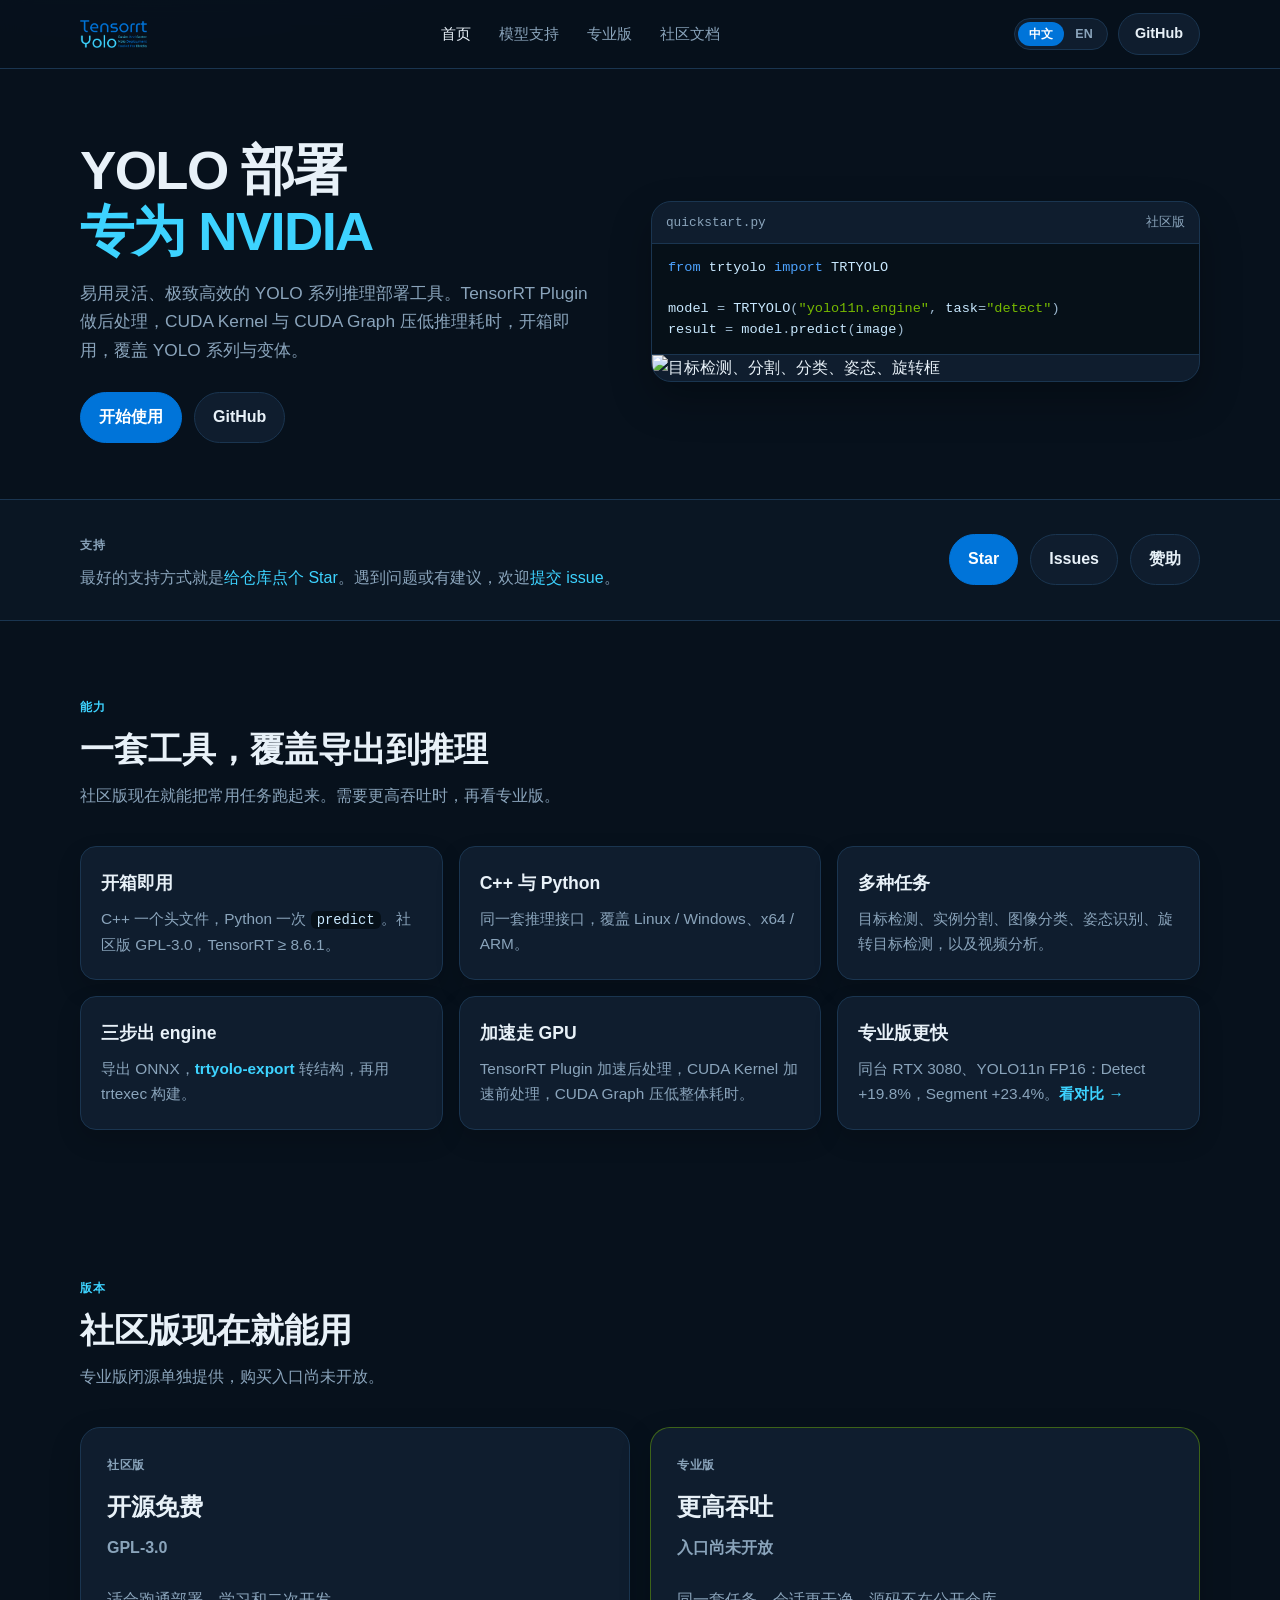
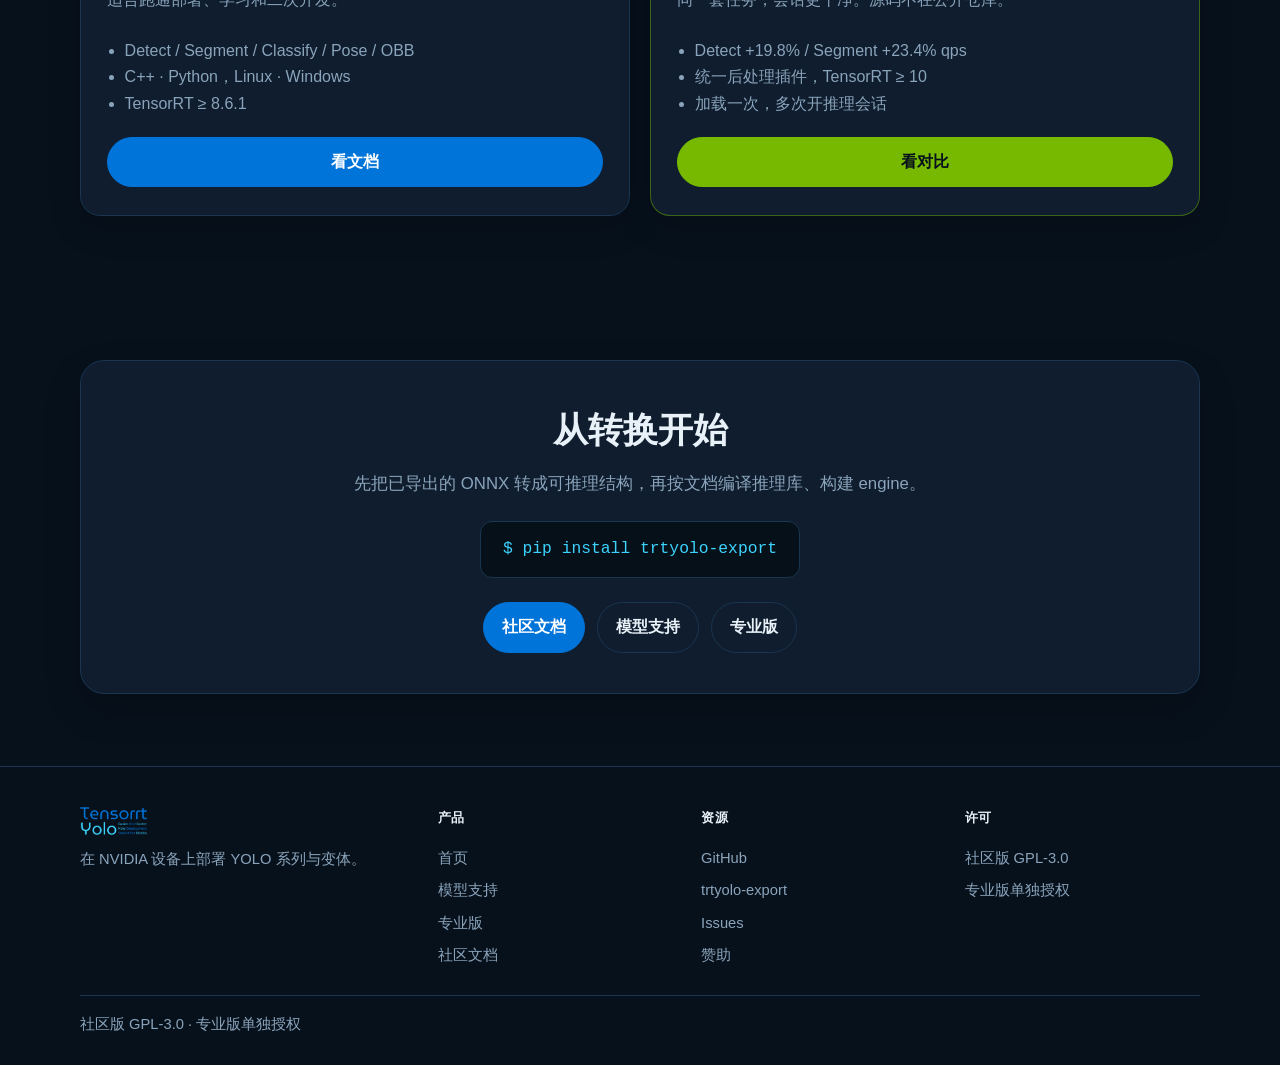
==== commit f7fa457d: "docs: add Chinese/English language switch with Chinese as default" ====
--- a/index.html
+++ b/index.html
@@ -3,8 +3,9 @@
 <head>
   <meta charset="utf-8">
   <meta name="viewport" content="width=device-width, initial-scale=1">
-  <title>TensorRT-YOLO · 易用灵活，极致高效</title>
-  <meta name="description" content="TensorRT-YOLO 是一款专为 NVIDIA 设备设计的易用灵活、极致高效的 YOLO 系列推理部署工具。社区版开源，专业版闭源单独提供。">
+  <script>(function(){try{if(localStorage.getItem("trtyolo-lang")==="en")document.documentElement.lang="en";}catch(e){}})();</script>
+  <title data-zh="TensorRT-YOLO · 易用灵活，极致高效" data-en="TensorRT-YOLO · Easy, flexible, fast">TensorRT-YOLO · 易用灵活，极致高效</title>
+  <meta name="description" data-zh="TensorRT-YOLO 是一款专为 NVIDIA 设备设计的易用灵活、极致高效的 YOLO 系列推理部署工具。社区版开源，专业版闭源单独提供。" data-en="TensorRT-YOLO is an easy, flexible, and high-performance YOLO inference toolkit for NVIDIA devices. Community is open source; Pro is closed source and sold separately." content="TensorRT-YOLO 是一款专为 NVIDIA 设备设计的易用灵活、极致高效的 YOLO 系列推理部署工具。社区版开源，专业版闭源单独提供。">
   <link rel="stylesheet" href="assets/site.css">
   <link rel="icon" type="image/png" href="assets/png/logo-no-background.png">
 </head>
@@ -15,12 +16,18 @@
         <img src="assets/png/logo-no-background.png" alt="TensorRT-YOLO">
       </a>
       <nav class="nav-links">
-        <a class="active" href="./">首页</a>
-        <a href="models/">模型支持</a>
-        <a href="pro/">专业版</a>
-        <a href="docs/">社区文档</a>
+        <a class="active" href="./"><span class="zh">首页</span><span class="en">Home</span></a>
+        <a href="models/"><span class="zh">模型支持</span><span class="en">Models</span></a>
+        <a href="pro/"><span class="zh">专业版</span><span class="en">Pro</span></a>
+        <a href="docs/"><span class="zh">社区文档</span><span class="en">Docs</span></a>
       </nav>
-      <a class="btn btn-gh" href="https://github.com/laugh12321/TensorRT-YOLO">GitHub</a>
+      <div class="nav-actions">
+        <div class="lang-switch" role="group" aria-label="Language">
+          <button type="button" data-set-lang="zh" aria-pressed="true">中文</button>
+          <button type="button" data-set-lang="en" aria-pressed="false">EN</button>
+        </div>
+        <a class="btn btn-gh" href="https://github.com/laugh12321/TensorRT-YOLO">GitHub</a>
+      </div>
     </div>
   </header>
 
@@ -28,20 +35,26 @@
     <section class="hero">
       <div class="wrap hero-split">
         <div>
-          <h1>YOLO 部署<br><em>专为 NVIDIA</em></h1>
-          <p class="hero-sub">易用灵活、极致高效的 YOLO 系列推理部署工具。TensorRT Plugin 做后处理，CUDA Kernel 与 CUDA Graph 压低推理耗时，开箱即用，覆盖 YOLO 系列与变体。</p>
+          <h1>
+            <span class="zh">YOLO 部署<br><em>专为 NVIDIA</em></span>
+            <span class="en">YOLO inference<br><em>Built for NVIDIA</em></span>
+          </h1>
+          <p class="hero-sub">
+            <span class="zh">易用灵活、极致高效的 YOLO 系列推理部署工具。TensorRT Plugin 做后处理，CUDA Kernel 与 CUDA Graph 压低推理耗时，开箱即用，覆盖 YOLO 系列与变体。</span>
+            <span class="en">An easy, flexible, and high-performance toolkit for deploying YOLO models. TensorRT plugins handle post-processing; CUDA kernels and CUDA Graphs cut latency. Ready to use across YOLO families and variants.</span>
+          </p>
           <div class="actions">
-            <a class="btn btn-primary" href="docs/">开始使用</a>
+            <a class="btn btn-primary" href="docs/"><span class="zh">开始使用</span><span class="en">Get started</span></a>
             <a class="btn" href="https://github.com/laugh12321/TensorRT-YOLO">GitHub</a>
           </div>
         </div>
         <div class="hero-panel">
-          <div class="code-head"><span>quickstart.py</span><span>社区版</span></div>
+          <div class="code-head"><span>quickstart.py</span><span class="zh">社区版</span><span class="en">Community</span></div>
           <pre><code class="language-python">from trtyolo import TRTYOLO
 
 model = TRTYOLO("yolo11n.engine", task="detect")
 result = model.predict(image)</code></pre>
-          <img class="hero-shot" src="https://raw.githubusercontent.com/laugh12321/TensorRT-YOLO/main/assets/task-banner.png" alt="目标检测、分割、分类、姿态、旋转框">
+          <img class="hero-shot" src="https://raw.githubusercontent.com/laugh12321/TensorRT-YOLO/main/assets/task-banner.png" data-zh-alt="目标检测、分割、分类、姿态、旋转框" data-en-alt="Detect, segment, classify, pose, OBB" alt="目标检测、分割、分类、姿态、旋转框">
         </div>
       </div>
     </section>
@@ -49,46 +62,70 @@
     <section class="support-strip" id="support">
       <div class="wrap">
         <div>
-          <p class="kicker">支持</p>
-          <p>最好的支持方式就是<a href="https://github.com/laugh12321/TensorRT-YOLO">给仓库点个 Star</a>。遇到问题或有建议，欢迎<a href="https://github.com/laugh12321/TensorRT-YOLO/issues">提交 issue</a>。</p>
+          <p class="kicker"><span class="zh">支持</span><span class="en">Support</span></p>
+          <p>
+            <span class="zh">最好的支持方式就是<a href="https://github.com/laugh12321/TensorRT-YOLO">给仓库点个 Star</a>。遇到问题或有建议，欢迎<a href="https://github.com/laugh12321/TensorRT-YOLO/issues">提交 issue</a>。</span>
+            <span class="en">The best way to support the project is to <a href="https://github.com/laugh12321/TensorRT-YOLO">star the repo</a>. Questions and ideas are welcome in <a href="https://github.com/laugh12321/TensorRT-YOLO/issues">issues</a>.</span>
+          </p>
         </div>
         <div class="actions">
           <a class="btn btn-primary" href="https://github.com/laugh12321/TensorRT-YOLO">Star</a>
           <a class="btn" href="https://github.com/laugh12321/TensorRT-YOLO/issues">Issues</a>
-          <a class="btn" href="https://afdian.com/a/laugh12321">赞助</a>
+          <a class="btn" href="https://afdian.com/a/laugh12321"><span class="zh">赞助</span><span class="en">Sponsor</span></a>
         </div>
       </div>
     </section>
 
     <section class="band" id="workflow">
       <div class="wrap">
-        <p class="kicker">能力</p>
-        <h2 class="section-title">一套工具，覆盖导出到推理</h2>
-        <p class="section-lead">社区版现在就能把常用任务跑起来。需要更高吞吐时，再看专业版。</p>
+        <p class="kicker"><span class="zh">能力</span><span class="en">Capabilities</span></p>
+        <h2 class="section-title"><span class="zh">一套工具，覆盖导出到推理</span><span class="en">One toolkit from export to inference</span></h2>
+        <p class="section-lead">
+          <span class="zh">社区版现在就能把常用任务跑起来。需要更高吞吐时，再看专业版。</span>
+          <span class="en">Community covers the common tasks today. Need more throughput? See Pro.</span>
+        </p>
         <div class="feature-grid">
           <article class="feature-card">
-            <h3>开箱即用</h3>
-            <p>C++ 一个头文件，Python 一次 <code>predict</code>。社区版 GPL-3.0，TensorRT ≥ 8.6.1。</p>
-          </article>
-          <article class="feature-card">
-            <h3>C++ 与 Python</h3>
-            <p>同一套推理接口，覆盖 Linux / Windows、x64 / ARM。</p>
-          </article>
-          <article class="feature-card">
-            <h3>多种任务</h3>
-            <p>目标检测、实例分割、图像分类、姿态识别、旋转目标检测，以及视频分析。</p>
-          </article>
-          <article class="feature-card">
-            <h3>三步出 engine</h3>
-            <p>导出 ONNX，<a href="https://github.com/laugh12321/trtyolo-export">trtyolo-export</a> 转结构，再用 trtexec 构建。</p>
-          </article>
-          <article class="feature-card">
-            <h3>加速走 GPU</h3>
-            <p>TensorRT Plugin 加速后处理，CUDA Kernel 加速前处理，CUDA Graph 压低整体耗时。</p>
-          </article>
-          <article class="feature-card">
-            <h3>专业版更快</h3>
-            <p>同台 RTX 3080、YOLO11n FP16：Detect +19.8%，Segment +23.4%。<a href="pro/">看对比 →</a></p>
+            <h3><span class="zh">开箱即用</span><span class="en">Ready to use</span></h3>
+            <p>
+              <span class="zh">C++ 一个头文件，Python 一次 <code>predict</code>。社区版 GPL-3.0，TensorRT ≥ 8.6.1。</span>
+              <span class="en">One C++ header, one Python <code>predict</code>. Community is GPL-3.0, TensorRT ≥ 8.6.1.</span>
+            </p>
+          </article>
+          <article class="feature-card">
+            <h3><span class="zh">C++ 与 Python</span><span class="en">C++ and Python</span></h3>
+            <p>
+              <span class="zh">同一套推理接口，覆盖 Linux / Windows、x64 / ARM。</span>
+              <span class="en">The same inference API on Linux / Windows, x64 / ARM.</span>
+            </p>
+          </article>
+          <article class="feature-card">
+            <h3><span class="zh">多种任务</span><span class="en">Multiple tasks</span></h3>
+            <p>
+              <span class="zh">目标检测、实例分割、图像分类、姿态识别、旋转目标检测，以及视频分析。</span>
+              <span class="en">Detect, segment, classify, pose, rotated boxes, and video analytics.</span>
+            </p>
+          </article>
+          <article class="feature-card">
+            <h3><span class="zh">三步出 engine</span><span class="en">Engine in three steps</span></h3>
+            <p>
+              <span class="zh">导出 ONNX，<a href="https://github.com/laugh12321/trtyolo-export">trtyolo-export</a> 转结构，再用 trtexec 构建。</span>
+              <span class="en">Export ONNX, convert with <a href="https://github.com/laugh12321/trtyolo-export">trtyolo-export</a>, then build with trtexec.</span>
+            </p>
+          </article>
+          <article class="feature-card">
+            <h3><span class="zh">加速走 GPU</span><span class="en">GPU on the hot path</span></h3>
+            <p>
+              <span class="zh">TensorRT Plugin 加速后处理，CUDA Kernel 加速前处理，CUDA Graph 压低整体耗时。</span>
+              <span class="en">TensorRT plugins speed up post-processing, CUDA kernels speed up pre-processing, CUDA Graphs cut overall latency.</span>
+            </p>
+          </article>
+          <article class="feature-card">
+            <h3><span class="zh">专业版更快</span><span class="en">Pro is faster</span></h3>
+            <p>
+              <span class="zh">同台 RTX 3080、YOLO11n FP16：Detect +19.8%，Segment +23.4%。<a href="pro/">看对比 →</a></span>
+              <span class="en">Same RTX 3080, YOLO11n FP16: Detect +19.8%, Segment +23.4%. <a href="pro/">See the numbers →</a></span>
+            </p>
           </article>
         </div>
       </div>
@@ -96,33 +133,42 @@
 
     <section class="band" id="editions">
       <div class="wrap">
-        <p class="kicker">版本</p>
-        <h2 class="section-title">社区版现在就能用</h2>
-        <p class="section-lead">专业版闭源单独提供，购买入口尚未开放。</p>
+        <p class="kicker"><span class="zh">版本</span><span class="en">Editions</span></p>
+        <h2 class="section-title"><span class="zh">社区版现在就能用</span><span class="en">Community is ready now</span></h2>
+        <p class="section-lead">
+          <span class="zh">专业版闭源单独提供，购买入口尚未开放。</span>
+          <span class="en">Pro is closed source and sold separately. Purchase is not open yet.</span>
+        </p>
         <div class="edition-grid">
           <article class="edition-card">
-            <p class="tag">社区版</p>
-            <h3>开源免费</h3>
+            <p class="tag"><span class="zh">社区版</span><span class="en">Community</span></p>
+            <h3><span class="zh">开源免费</span><span class="en">Open source, free</span></h3>
             <p class="lead">GPL-3.0</p>
-            <p>适合跑通部署、学习和二次开发。</p>
+            <p>
+              <span class="zh">适合跑通部署、学习和二次开发。</span>
+              <span class="en">For getting deployment running, learning, and building on top.</span>
+            </p>
             <ul>
               <li>Detect / Segment / Classify / Pose / OBB</li>
               <li>C++ · Python，Linux · Windows</li>
               <li>TensorRT ≥ 8.6.1</li>
             </ul>
-            <a class="btn btn-primary" href="docs/">看文档</a>
+            <a class="btn btn-primary" href="docs/"><span class="zh">看文档</span><span class="en">Read the docs</span></a>
           </article>
           <article class="edition-card pro">
-            <p class="tag tag-pro">专业版</p>
-            <h3>更高吞吐</h3>
-            <p class="lead">入口尚未开放</p>
-            <p>同一套任务，会话更干净。源码不在公开仓库。</p>
+            <p class="tag tag-pro"><span class="zh">专业版</span><span class="en">Pro</span></p>
+            <h3><span class="zh">更高吞吐</span><span class="en">Higher throughput</span></h3>
+            <p class="lead"><span class="zh">入口尚未开放</span><span class="en">Purchase not open yet</span></p>
+            <p>
+              <span class="zh">同一套任务，会话更干净。源码不在公开仓库。</span>
+              <span class="en">Same tasks, cleaner sessions. Source is not in the public repo.</span>
+            </p>
             <ul>
               <li>Detect +19.8% / Segment +23.4% qps</li>
-              <li>统一后处理插件，TensorRT ≥ 10</li>
-              <li>加载一次，多次开推理会话</li>
+              <li><span class="zh">统一后处理插件，TensorRT ≥ 10</span><span class="en">Unified post-process plugin, TensorRT ≥ 10</span></li>
+              <li><span class="zh">加载一次，多次开推理会话</span><span class="en">Load once, open many infer sessions</span></li>
             </ul>
-            <a class="btn btn-pro" href="pro/">看对比</a>
+            <a class="btn btn-pro" href="pro/"><span class="zh">看对比</span><span class="en">See the comparison</span></a>
           </article>
         </div>
       </div>
@@ -131,13 +177,16 @@
     <section class="install" id="start">
       <div class="wrap">
         <div class="install-panel">
-          <h2>从转换开始</h2>
-          <p class="lede">先把已导出的 ONNX 转成可推理结构，再按文档编译推理库、构建 engine。</p>
+          <h2><span class="zh">从转换开始</span><span class="en">Start with conversion</span></h2>
+          <p class="lede">
+            <span class="zh">先把已导出的 ONNX 转成可推理结构，再按文档编译推理库、构建 engine。</span>
+            <span class="en">Convert an exported ONNX graph into an inference-ready structure, then follow the docs to build the runtime and the engine.</span>
+          </p>
           <div class="install-cmd">$ pip install trtyolo-export</div>
           <div class="actions">
-            <a class="btn btn-primary" href="docs/">社区文档</a>
-            <a class="btn" href="models/">模型支持</a>
-            <a class="btn" href="pro/">专业版</a>
+            <a class="btn btn-primary" href="docs/"><span class="zh">社区文档</span><span class="en">Docs</span></a>
+            <a class="btn" href="models/"><span class="zh">模型支持</span><span class="en">Models</span></a>
+            <a class="btn" href="pro/"><span class="zh">专业版</span><span class="en">Pro</span></a>
           </div>
         </div>
       </div>
@@ -148,30 +197,34 @@
     <div class="wrap footer-grid">
       <div class="footer-brand">
         <img src="assets/png/logo-no-background.png" alt="TensorRT-YOLO">
-        <p>在 NVIDIA 设备上部署 YOLO 系列与变体。</p>
+        <p>
+          <span class="zh">在 NVIDIA 设备上部署 YOLO 系列与变体。</span>
+          <span class="en">Deploy YOLO models and variants on NVIDIA devices.</span>
+        </p>
       </div>
       <div class="footer-col">
-        <h3>产品</h3>
-        <a href="./">首页</a>
-        <a href="models/">模型支持</a>
-        <a href="pro/">专业版</a>
-        <a href="docs/">社区文档</a>
+        <h3><span class="zh">产品</span><span class="en">Product</span></h3>
+        <a href="./"><span class="zh">首页</span><span class="en">Home</span></a>
+        <a href="models/"><span class="zh">模型支持</span><span class="en">Models</span></a>
+        <a href="pro/"><span class="zh">专业版</span><span class="en">Pro</span></a>
+        <a href="docs/"><span class="zh">社区文档</span><span class="en">Docs</span></a>
       </div>
       <div class="footer-col">
-        <h3>资源</h3>
+        <h3><span class="zh">资源</span><span class="en">Resources</span></h3>
         <a href="https://github.com/laugh12321/TensorRT-YOLO">GitHub</a>
         <a href="https://github.com/laugh12321/trtyolo-export">trtyolo-export</a>
         <a href="https://github.com/laugh12321/TensorRT-YOLO/issues">Issues</a>
-        <a href="https://afdian.com/a/laugh12321">赞助</a>
+        <a href="https://afdian.com/a/laugh12321"><span class="zh">赞助</span><span class="en">Sponsor</span></a>
       </div>
       <div class="footer-col">
-        <h3>许可</h3>
-        <span>社区版 GPL-3.0</span>
-        <span>专业版单独授权</span>
+        <h3><span class="zh">许可</span><span class="en">License</span></h3>
+        <span><span class="zh">社区版 GPL-3.0</span><span class="en">Community GPL-3.0</span></span>
+        <span><span class="zh">专业版单独授权</span><span class="en">Pro licensed separately</span></span>
       </div>
     </div>
-    <div class="wrap footer-bar">社区版 GPL-3.0 · 专业版单独授权</div>
+    <div class="wrap footer-bar"><span class="zh">社区版 GPL-3.0 · 专业版单独授权</span><span class="en">Community GPL-3.0 · Pro licensed separately</span></div>
   </footer>
   <script src="assets/prism.js"></script>
+  <script src="assets/i18n.js"></script>
 </body>
 </html>
--- a/assets/site.css
+++ b/assets/site.css
@@ -85,6 +85,54 @@
 .nav-links a:hover,
 .nav-links a.active { color: var(--text); text-decoration: none; }
 
+.nav-actions {
+  display: flex;
+  align-items: center;
+  gap: 10px;
+  flex-shrink: 0;
+}
+
+.lang-switch {
+  display: inline-flex;
+  flex-shrink: 0;
+  padding: 3px;
+  border: 1px solid var(--line);
+  border-radius: 999px;
+  background: var(--bg-card);
+  white-space: nowrap;
+}
+
+.lang-switch button {
+  appearance: none;
+  border: 0;
+  background: transparent;
+  color: var(--muted);
+  font-family: inherit;
+  font-size: 0.78rem;
+  font-weight: 700;
+  letter-spacing: 0.02em;
+  padding: 5px 11px;
+  border-radius: 999px;
+  cursor: pointer;
+  line-height: 1.2;
+}
+
+.lang-switch button:hover { color: var(--text); }
+
+.lang-switch button:focus-visible {
+  outline: 2px solid var(--cyan);
+  outline-offset: 1px;
+}
+
+html:not([lang="en"]) .lang-switch [data-set-lang="zh"],
+html[lang="en"] .lang-switch [data-set-lang="en"] {
+  background: var(--blue);
+  color: #fff;
+}
+
+html[lang="en"] .zh { display: none !important; }
+html:not([lang="en"]) .en { display: none !important; }
+
 .btn {
   display: inline-flex;
   align-items: center;
@@ -630,6 +678,8 @@
 
 @media (max-width: 760px) {
   .nav-inner { flex-wrap: wrap; min-height: 0; padding: 12px 0; }
-  .nav-links { justify-content: flex-start; flex-basis: 100%; }
+  .brand { order: 1; }
+  .nav-actions { order: 2; margin-left: auto; }
+  .nav-links { order: 3; justify-content: flex-start; flex-basis: 100%; }
   .feature-grid { grid-template-columns: 1fr; }
 }
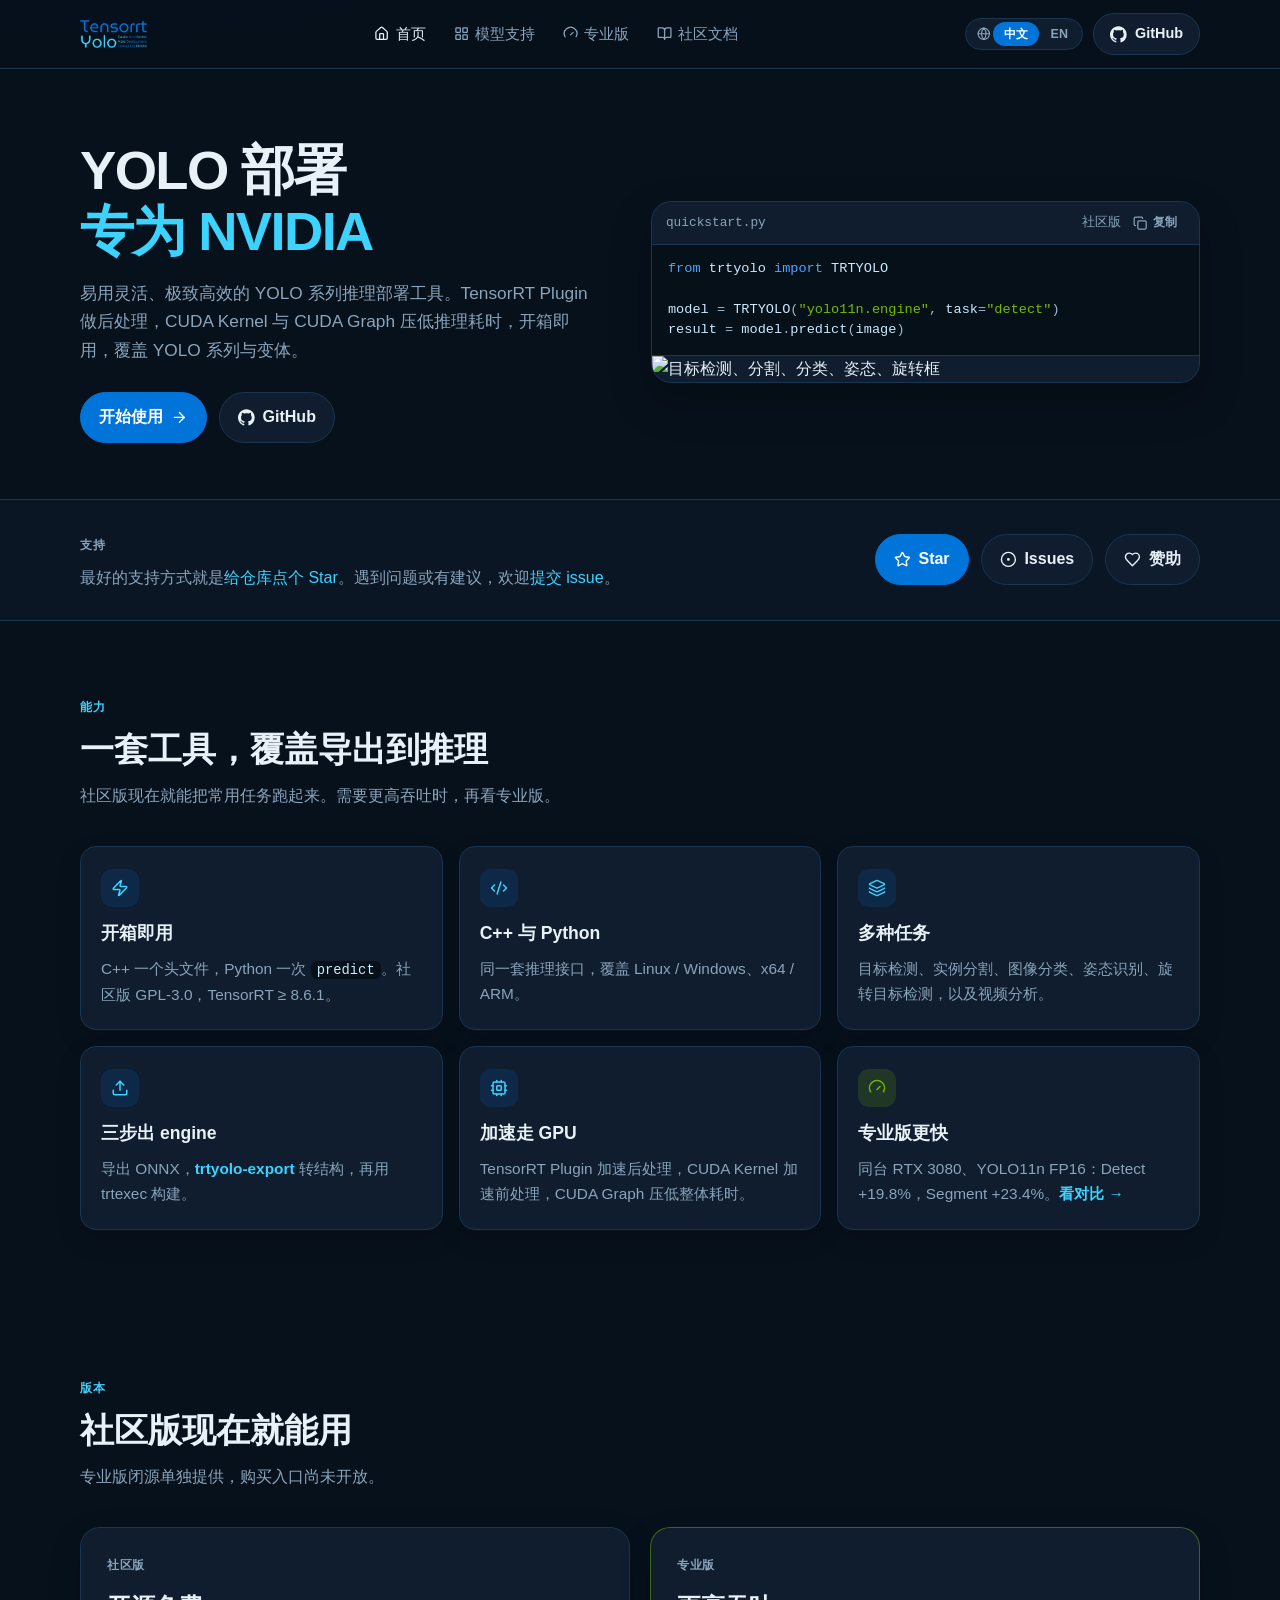
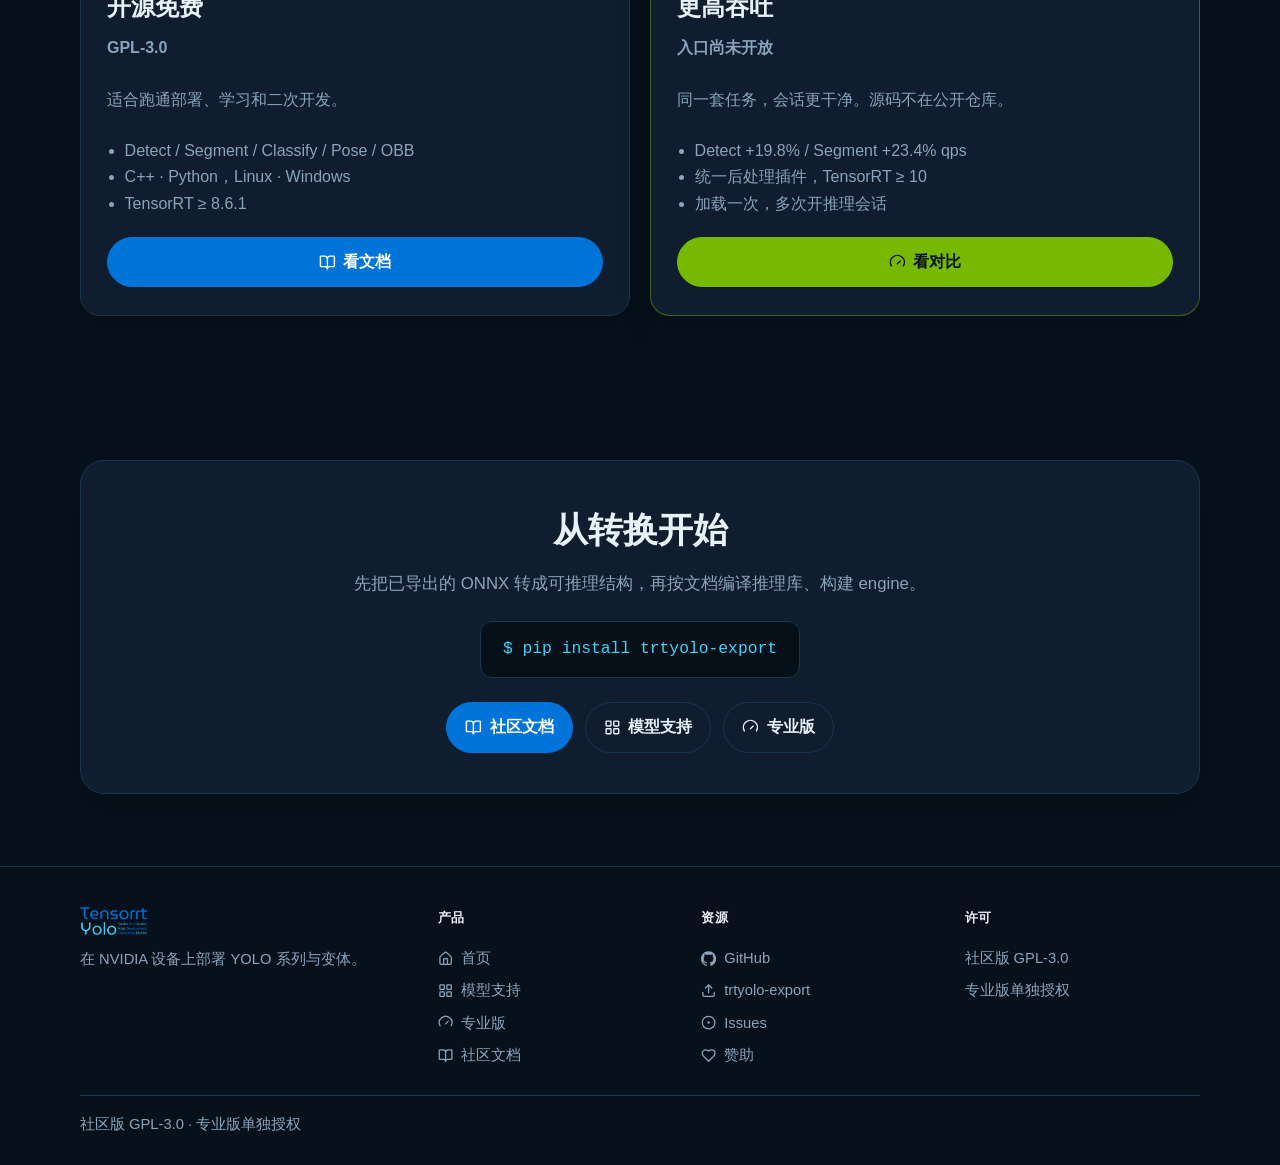
==== commit 8425f631: "docs: add Lucide-style icons across nav, actions, and footer" ====
--- a/index.html
+++ b/index.html
@@ -1,230 +1,251 @@
-<!DOCTYPE html>
-<html lang="zh-CN">
-<head>
-  <meta charset="utf-8">
-  <meta name="viewport" content="width=device-width, initial-scale=1">
-  <script>(function(){try{if(localStorage.getItem("trtyolo-lang")==="en")document.documentElement.lang="en";}catch(e){}})();</script>
-  <title data-zh="TensorRT-YOLO · 易用灵活，极致高效" data-en="TensorRT-YOLO · Easy, flexible, fast">TensorRT-YOLO · 易用灵活，极致高效</title>
-  <meta name="description" data-zh="TensorRT-YOLO 是一款专为 NVIDIA 设备设计的易用灵活、极致高效的 YOLO 系列推理部署工具。社区版开源，专业版闭源单独提供。" data-en="TensorRT-YOLO is an easy, flexible, and high-performance YOLO inference toolkit for NVIDIA devices. Community is open source; Pro is closed source and sold separately." content="TensorRT-YOLO 是一款专为 NVIDIA 设备设计的易用灵活、极致高效的 YOLO 系列推理部署工具。社区版开源，专业版闭源单独提供。">
-  <link rel="stylesheet" href="assets/site.css">
-  <link rel="icon" type="image/png" href="assets/png/logo-no-background.png">
-</head>
-<body>
-  <header class="nav">
-    <div class="wrap nav-inner">
-      <a class="brand" href="./">
-        <img src="assets/png/logo-no-background.png" alt="TensorRT-YOLO">
-      </a>
-      <nav class="nav-links">
-        <a class="active" href="./"><span class="zh">首页</span><span class="en">Home</span></a>
-        <a href="models/"><span class="zh">模型支持</span><span class="en">Models</span></a>
-        <a href="pro/"><span class="zh">专业版</span><span class="en">Pro</span></a>
-        <a href="docs/"><span class="zh">社区文档</span><span class="en">Docs</span></a>
-      </nav>
-      <div class="nav-actions">
-        <div class="lang-switch" role="group" aria-label="Language">
-          <button type="button" data-set-lang="zh" aria-pressed="true">中文</button>
-          <button type="button" data-set-lang="en" aria-pressed="false">EN</button>
-        </div>
-        <a class="btn btn-gh" href="https://github.com/laugh12321/TensorRT-YOLO">GitHub</a>
-      </div>
-    </div>
-  </header>
-
-  <main>
-    <section class="hero">
-      <div class="wrap hero-split">
-        <div>
-          <h1>
-            <span class="zh">YOLO 部署<br><em>专为 NVIDIA</em></span>
-            <span class="en">YOLO inference<br><em>Built for NVIDIA</em></span>
-          </h1>
-          <p class="hero-sub">
-            <span class="zh">易用灵活、极致高效的 YOLO 系列推理部署工具。TensorRT Plugin 做后处理，CUDA Kernel 与 CUDA Graph 压低推理耗时，开箱即用，覆盖 YOLO 系列与变体。</span>
-            <span class="en">An easy, flexible, and high-performance toolkit for deploying YOLO models. TensorRT plugins handle post-processing; CUDA kernels and CUDA Graphs cut latency. Ready to use across YOLO families and variants.</span>
-          </p>
-          <div class="actions">
-            <a class="btn btn-primary" href="docs/"><span class="zh">开始使用</span><span class="en">Get started</span></a>
-            <a class="btn" href="https://github.com/laugh12321/TensorRT-YOLO">GitHub</a>
-          </div>
-        </div>
-        <div class="hero-panel">
-          <div class="code-head"><span>quickstart.py</span><span class="zh">社区版</span><span class="en">Community</span></div>
-          <pre><code class="language-python">from trtyolo import TRTYOLO
-
-model = TRTYOLO("yolo11n.engine", task="detect")
-result = model.predict(image)</code></pre>
-          <img class="hero-shot" src="https://raw.githubusercontent.com/laugh12321/TensorRT-YOLO/main/assets/task-banner.png" data-zh-alt="目标检测、分割、分类、姿态、旋转框" data-en-alt="Detect, segment, classify, pose, OBB" alt="目标检测、分割、分类、姿态、旋转框">
-        </div>
-      </div>
-    </section>
-
-    <section class="support-strip" id="support">
-      <div class="wrap">
-        <div>
-          <p class="kicker"><span class="zh">支持</span><span class="en">Support</span></p>
-          <p>
-            <span class="zh">最好的支持方式就是<a href="https://github.com/laugh12321/TensorRT-YOLO">给仓库点个 Star</a>。遇到问题或有建议，欢迎<a href="https://github.com/laugh12321/TensorRT-YOLO/issues">提交 issue</a>。</span>
-            <span class="en">The best way to support the project is to <a href="https://github.com/laugh12321/TensorRT-YOLO">star the repo</a>. Questions and ideas are welcome in <a href="https://github.com/laugh12321/TensorRT-YOLO/issues">issues</a>.</span>
-          </p>
-        </div>
-        <div class="actions">
-          <a class="btn btn-primary" href="https://github.com/laugh12321/TensorRT-YOLO">Star</a>
-          <a class="btn" href="https://github.com/laugh12321/TensorRT-YOLO/issues">Issues</a>
-          <a class="btn" href="https://afdian.com/a/laugh12321"><span class="zh">赞助</span><span class="en">Sponsor</span></a>
-        </div>
-      </div>
-    </section>
-
-    <section class="band" id="workflow">
-      <div class="wrap">
-        <p class="kicker"><span class="zh">能力</span><span class="en">Capabilities</span></p>
-        <h2 class="section-title"><span class="zh">一套工具，覆盖导出到推理</span><span class="en">One toolkit from export to inference</span></h2>
-        <p class="section-lead">
-          <span class="zh">社区版现在就能把常用任务跑起来。需要更高吞吐时，再看专业版。</span>
-          <span class="en">Community covers the common tasks today. Need more throughput? See Pro.</span>
-        </p>
-        <div class="feature-grid">
-          <article class="feature-card">
-            <h3><span class="zh">开箱即用</span><span class="en">Ready to use</span></h3>
-            <p>
-              <span class="zh">C++ 一个头文件，Python 一次 <code>predict</code>。社区版 GPL-3.0，TensorRT ≥ 8.6.1。</span>
-              <span class="en">One C++ header, one Python <code>predict</code>. Community is GPL-3.0, TensorRT ≥ 8.6.1.</span>
-            </p>
-          </article>
-          <article class="feature-card">
-            <h3><span class="zh">C++ 与 Python</span><span class="en">C++ and Python</span></h3>
-            <p>
-              <span class="zh">同一套推理接口，覆盖 Linux / Windows、x64 / ARM。</span>
-              <span class="en">The same inference API on Linux / Windows, x64 / ARM.</span>
-            </p>
-          </article>
-          <article class="feature-card">
-            <h3><span class="zh">多种任务</span><span class="en">Multiple tasks</span></h3>
-            <p>
-              <span class="zh">目标检测、实例分割、图像分类、姿态识别、旋转目标检测，以及视频分析。</span>
-              <span class="en">Detect, segment, classify, pose, rotated boxes, and video analytics.</span>
-            </p>
-          </article>
-          <article class="feature-card">
-            <h3><span class="zh">三步出 engine</span><span class="en">Engine in three steps</span></h3>
-            <p>
-              <span class="zh">导出 ONNX，<a href="https://github.com/laugh12321/trtyolo-export">trtyolo-export</a> 转结构，再用 trtexec 构建。</span>
-              <span class="en">Export ONNX, convert with <a href="https://github.com/laugh12321/trtyolo-export">trtyolo-export</a>, then build with trtexec.</span>
-            </p>
-          </article>
-          <article class="feature-card">
-            <h3><span class="zh">加速走 GPU</span><span class="en">GPU on the hot path</span></h3>
-            <p>
-              <span class="zh">TensorRT Plugin 加速后处理，CUDA Kernel 加速前处理，CUDA Graph 压低整体耗时。</span>
-              <span class="en">TensorRT plugins speed up post-processing, CUDA kernels speed up pre-processing, CUDA Graphs cut overall latency.</span>
-            </p>
-          </article>
-          <article class="feature-card">
-            <h3><span class="zh">专业版更快</span><span class="en">Pro is faster</span></h3>
-            <p>
-              <span class="zh">同台 RTX 3080、YOLO11n FP16：Detect +19.8%，Segment +23.4%。<a href="pro/">看对比 →</a></span>
-              <span class="en">Same RTX 3080, YOLO11n FP16: Detect +19.8%, Segment +23.4%. <a href="pro/">See the numbers →</a></span>
-            </p>
-          </article>
-        </div>
-      </div>
-    </section>
-
-    <section class="band" id="editions">
-      <div class="wrap">
-        <p class="kicker"><span class="zh">版本</span><span class="en">Editions</span></p>
-        <h2 class="section-title"><span class="zh">社区版现在就能用</span><span class="en">Community is ready now</span></h2>
-        <p class="section-lead">
-          <span class="zh">专业版闭源单独提供，购买入口尚未开放。</span>
-          <span class="en">Pro is closed source and sold separately. Purchase is not open yet.</span>
-        </p>
-        <div class="edition-grid">
-          <article class="edition-card">
-            <p class="tag"><span class="zh">社区版</span><span class="en">Community</span></p>
-            <h3><span class="zh">开源免费</span><span class="en">Open source, free</span></h3>
-            <p class="lead">GPL-3.0</p>
-            <p>
-              <span class="zh">适合跑通部署、学习和二次开发。</span>
-              <span class="en">For getting deployment running, learning, and building on top.</span>
-            </p>
-            <ul>
-              <li>Detect / Segment / Classify / Pose / OBB</li>
-              <li>C++ · Python，Linux · Windows</li>
-              <li>TensorRT ≥ 8.6.1</li>
-            </ul>
-            <a class="btn btn-primary" href="docs/"><span class="zh">看文档</span><span class="en">Read the docs</span></a>
-          </article>
-          <article class="edition-card pro">
-            <p class="tag tag-pro"><span class="zh">专业版</span><span class="en">Pro</span></p>
-            <h3><span class="zh">更高吞吐</span><span class="en">Higher throughput</span></h3>
-            <p class="lead"><span class="zh">入口尚未开放</span><span class="en">Purchase not open yet</span></p>
-            <p>
-              <span class="zh">同一套任务，会话更干净。源码不在公开仓库。</span>
-              <span class="en">Same tasks, cleaner sessions. Source is not in the public repo.</span>
-            </p>
-            <ul>
-              <li>Detect +19.8% / Segment +23.4% qps</li>
-              <li><span class="zh">统一后处理插件，TensorRT ≥ 10</span><span class="en">Unified post-process plugin, TensorRT ≥ 10</span></li>
-              <li><span class="zh">加载一次，多次开推理会话</span><span class="en">Load once, open many infer sessions</span></li>
-            </ul>
-            <a class="btn btn-pro" href="pro/"><span class="zh">看对比</span><span class="en">See the comparison</span></a>
-          </article>
-        </div>
-      </div>
-    </section>
-
-    <section class="install" id="start">
-      <div class="wrap">
-        <div class="install-panel">
-          <h2><span class="zh">从转换开始</span><span class="en">Start with conversion</span></h2>
-          <p class="lede">
-            <span class="zh">先把已导出的 ONNX 转成可推理结构，再按文档编译推理库、构建 engine。</span>
-            <span class="en">Convert an exported ONNX graph into an inference-ready structure, then follow the docs to build the runtime and the engine.</span>
-          </p>
-          <div class="install-cmd">$ pip install trtyolo-export</div>
-          <div class="actions">
-            <a class="btn btn-primary" href="docs/"><span class="zh">社区文档</span><span class="en">Docs</span></a>
-            <a class="btn" href="models/"><span class="zh">模型支持</span><span class="en">Models</span></a>
-            <a class="btn" href="pro/"><span class="zh">专业版</span><span class="en">Pro</span></a>
-          </div>
-        </div>
-      </div>
-    </section>
-  </main>
-
-  <footer class="footer">
-    <div class="wrap footer-grid">
-      <div class="footer-brand">
-        <img src="assets/png/logo-no-background.png" alt="TensorRT-YOLO">
-        <p>
-          <span class="zh">在 NVIDIA 设备上部署 YOLO 系列与变体。</span>
-          <span class="en">Deploy YOLO models and variants on NVIDIA devices.</span>
-        </p>
-      </div>
-      <div class="footer-col">
-        <h3><span class="zh">产品</span><span class="en">Product</span></h3>
-        <a href="./"><span class="zh">首页</span><span class="en">Home</span></a>
-        <a href="models/"><span class="zh">模型支持</span><span class="en">Models</span></a>
-        <a href="pro/"><span class="zh">专业版</span><span class="en">Pro</span></a>
-        <a href="docs/"><span class="zh">社区文档</span><span class="en">Docs</span></a>
-      </div>
-      <div class="footer-col">
-        <h3><span class="zh">资源</span><span class="en">Resources</span></h3>
-        <a href="https://github.com/laugh12321/TensorRT-YOLO">GitHub</a>
-        <a href="https://github.com/laugh12321/trtyolo-export">trtyolo-export</a>
-        <a href="https://github.com/laugh12321/TensorRT-YOLO/issues">Issues</a>
-        <a href="https://afdian.com/a/laugh12321"><span class="zh">赞助</span><span class="en">Sponsor</span></a>
-      </div>
-      <div class="footer-col">
-        <h3><span class="zh">许可</span><span class="en">License</span></h3>
-        <span><span class="zh">社区版 GPL-3.0</span><span class="en">Community GPL-3.0</span></span>
-        <span><span class="zh">专业版单独授权</span><span class="en">Pro licensed separately</span></span>
-      </div>
-    </div>
-    <div class="wrap footer-bar"><span class="zh">社区版 GPL-3.0 · 专业版单独授权</span><span class="en">Community GPL-3.0 · Pro licensed separately</span></div>
-  </footer>
-  <script src="assets/prism.js"></script>
-  <script src="assets/i18n.js"></script>
-</body>
-</html>
+<!DOCTYPE html>
+<html lang="zh-CN">
+<head>
+  <meta charset="utf-8">
+  <meta name="viewport" content="width=device-width, initial-scale=1">
+  <script>(function(){try{if(localStorage.getItem("trtyolo-lang")==="en")document.documentElement.lang="en";}catch(e){}})();</script>
+  <title data-zh="TensorRT-YOLO · 易用灵活，极致高效" data-en="TensorRT-YOLO · Easy, flexible, fast">TensorRT-YOLO · 易用灵活，极致高效</title>
+  <meta name="description" data-zh="TensorRT-YOLO 是一款专为 NVIDIA 设备设计的易用灵活、极致高效的 YOLO 系列推理部署工具。社区版开源，专业版闭源单独提供。" data-en="TensorRT-YOLO is an easy, flexible, and high-performance YOLO inference toolkit for NVIDIA devices. Community is open source; Pro is closed source and sold separately." content="TensorRT-YOLO 是一款专为 NVIDIA 设备设计的易用灵活、极致高效的 YOLO 系列推理部署工具。社区版开源，专业版闭源单独提供。">
+  <link rel="stylesheet" href="assets/site.css">
+  <link rel="icon" type="image/png" href="assets/png/logo-no-background.png">
+</head>
+<body>
+  <header class="nav">
+    <div class="wrap nav-inner">
+      <a class="brand" href="./">
+        <img src="assets/png/logo-no-background.png" alt="TensorRT-YOLO">
+      </a>
+      <nav class="nav-links">
+        <a class="active" href="./"><svg class="icon" aria-hidden="true" viewBox="0 0 24 24"><use href="assets/icons.svg#home"></use></svg><span class="zh">首页</span><span class="en">Home</span></a>
+        <a href="models/"><svg class="icon" aria-hidden="true" viewBox="0 0 24 24"><use href="assets/icons.svg#grid"></use></svg><span class="zh">模型支持</span><span class="en">Models</span></a>
+        <a href="pro/"><svg class="icon" aria-hidden="true" viewBox="0 0 24 24"><use href="assets/icons.svg#gauge"></use></svg><span class="zh">专业版</span><span class="en">Pro</span></a>
+        <a href="docs/"><svg class="icon" aria-hidden="true" viewBox="0 0 24 24"><use href="assets/icons.svg#book"></use></svg><span class="zh">社区文档</span><span class="en">Docs</span></a>
+      </nav>
+      <div class="nav-actions">
+        <div class="lang-switch" role="group" aria-label="Language">
+          <svg class="icon" aria-hidden="true" viewBox="0 0 24 24"><use href="assets/icons.svg#globe"></use></svg>
+          <button type="button" data-set-lang="zh" aria-pressed="true">中文</button>
+          <button type="button" data-set-lang="en" aria-pressed="false">EN</button>
+        </div>
+        <a class="btn btn-gh" href="https://github.com/laugh12321/TensorRT-YOLO" aria-label="GitHub">
+          <svg class="icon" aria-hidden="true" viewBox="0 0 24 24"><use href="assets/icons.svg#github"></use></svg>
+          <span class="btn-label">GitHub</span>
+        </a>
+      </div>
+    </div>
+  </header>
+
+  <main>
+    <section class="hero">
+      <div class="wrap hero-split">
+        <div>
+          <h1>
+            <span class="zh">YOLO 部署<br><em>专为 NVIDIA</em></span>
+            <span class="en">YOLO inference<br><em>Built for NVIDIA</em></span>
+          </h1>
+          <p class="hero-sub">
+            <span class="zh">易用灵活、极致高效的 YOLO 系列推理部署工具。TensorRT Plugin 做后处理，CUDA Kernel 与 CUDA Graph 压低推理耗时，开箱即用，覆盖 YOLO 系列与变体。</span>
+            <span class="en">An easy, flexible, and high-performance toolkit for deploying YOLO models. TensorRT plugins handle post-processing; CUDA kernels and CUDA Graphs cut latency. Ready to use across YOLO families and variants.</span>
+          </p>
+          <div class="actions">
+            <a class="btn btn-primary" href="docs/"><span class="zh">开始使用</span><span class="en">Get started</span><svg class="icon" aria-hidden="true" viewBox="0 0 24 24"><use href="assets/icons.svg#arrow-right"></use></svg></a>
+            <a class="btn" href="https://github.com/laugh12321/TensorRT-YOLO"><svg class="icon" aria-hidden="true" viewBox="0 0 24 24"><use href="assets/icons.svg#github"></use></svg>GitHub</a>
+          </div>
+        </div>
+        <div class="hero-panel">
+          <div class="code-head">
+            <span>quickstart.py</span>
+            <span class="code-head-meta">
+              <span class="zh">社区版</span><span class="en">Community</span>
+              <button type="button" class="copy-btn" data-copy=".hero-panel code">
+                <svg class="icon icon-copy" aria-hidden="true" viewBox="0 0 24 24"><use href="assets/icons.svg#copy"></use></svg>
+                <svg class="icon icon-check" aria-hidden="true" viewBox="0 0 24 24"><use href="assets/icons.svg#check"></use></svg>
+                <span class="zh">复制</span><span class="en">Copy</span>
+              </button>
+            </span>
+          </div>
+          <pre><code class="language-python">from trtyolo import TRTYOLO
+
+model = TRTYOLO("yolo11n.engine", task="detect")
+result = model.predict(image)</code></pre>
+          <img class="hero-shot" src="https://raw.githubusercontent.com/laugh12321/TensorRT-YOLO/main/assets/task-banner.png" data-zh-alt="目标检测、分割、分类、姿态、旋转框" data-en-alt="Detect, segment, classify, pose, OBB" alt="目标检测、分割、分类、姿态、旋转框">
+        </div>
+      </div>
+    </section>
+
+    <section class="support-strip" id="support">
+      <div class="wrap">
+        <div>
+          <p class="kicker"><span class="zh">支持</span><span class="en">Support</span></p>
+          <p>
+            <span class="zh">最好的支持方式就是<a href="https://github.com/laugh12321/TensorRT-YOLO">给仓库点个 Star</a>。遇到问题或有建议，欢迎<a href="https://github.com/laugh12321/TensorRT-YOLO/issues">提交 issue</a>。</span>
+            <span class="en">The best way to support the project is to <a href="https://github.com/laugh12321/TensorRT-YOLO">star the repo</a>. Questions and ideas are welcome in <a href="https://github.com/laugh12321/TensorRT-YOLO/issues">issues</a>.</span>
+          </p>
+        </div>
+        <div class="actions">
+          <a class="btn btn-primary" href="https://github.com/laugh12321/TensorRT-YOLO"><svg class="icon" aria-hidden="true" viewBox="0 0 24 24"><use href="assets/icons.svg#star"></use></svg>Star</a>
+          <a class="btn" href="https://github.com/laugh12321/TensorRT-YOLO/issues"><svg class="icon" aria-hidden="true" viewBox="0 0 24 24"><use href="assets/icons.svg#issues"></use></svg>Issues</a>
+          <a class="btn" href="https://afdian.com/a/laugh12321"><svg class="icon" aria-hidden="true" viewBox="0 0 24 24"><use href="assets/icons.svg#heart"></use></svg><span class="zh">赞助</span><span class="en">Sponsor</span></a>
+        </div>
+      </div>
+    </section>
+
+    <section class="band" id="workflow">
+      <div class="wrap">
+        <p class="kicker"><span class="zh">能力</span><span class="en">Capabilities</span></p>
+        <h2 class="section-title"><span class="zh">一套工具，覆盖导出到推理</span><span class="en">One toolkit from export to inference</span></h2>
+        <p class="section-lead">
+          <span class="zh">社区版现在就能把常用任务跑起来。需要更高吞吐时，再看专业版。</span>
+          <span class="en">Community covers the common tasks today. Need more throughput? See Pro.</span>
+        </p>
+        <div class="feature-grid">
+          <article class="feature-card">
+            <div class="feature-icon" aria-hidden="true"><svg class="icon" viewBox="0 0 24 24"><use href="assets/icons.svg#zap"></use></svg></div>
+            <h3><span class="zh">开箱即用</span><span class="en">Ready to use</span></h3>
+            <p>
+              <span class="zh">C++ 一个头文件，Python 一次 <code>predict</code>。社区版 GPL-3.0，TensorRT ≥ 8.6.1。</span>
+              <span class="en">One C++ header, one Python <code>predict</code>. Community is GPL-3.0, TensorRT ≥ 8.6.1.</span>
+            </p>
+          </article>
+          <article class="feature-card">
+            <div class="feature-icon" aria-hidden="true"><svg class="icon" viewBox="0 0 24 24"><use href="assets/icons.svg#code"></use></svg></div>
+            <h3><span class="zh">C++ 与 Python</span><span class="en">C++ and Python</span></h3>
+            <p>
+              <span class="zh">同一套推理接口，覆盖 Linux / Windows、x64 / ARM。</span>
+              <span class="en">The same inference API on Linux / Windows, x64 / ARM.</span>
+            </p>
+          </article>
+          <article class="feature-card">
+            <div class="feature-icon" aria-hidden="true"><svg class="icon" viewBox="0 0 24 24"><use href="assets/icons.svg#layers"></use></svg></div>
+            <h3><span class="zh">多种任务</span><span class="en">Multiple tasks</span></h3>
+            <p>
+              <span class="zh">目标检测、实例分割、图像分类、姿态识别、旋转目标检测，以及视频分析。</span>
+              <span class="en">Detect, segment, classify, pose, rotated boxes, and video analytics.</span>
+            </p>
+          </article>
+          <article class="feature-card">
+            <div class="feature-icon" aria-hidden="true"><svg class="icon" viewBox="0 0 24 24"><use href="assets/icons.svg#upload"></use></svg></div>
+            <h3><span class="zh">三步出 engine</span><span class="en">Engine in three steps</span></h3>
+            <p>
+              <span class="zh">导出 ONNX，<a href="https://github.com/laugh12321/trtyolo-export">trtyolo-export</a> 转结构，再用 trtexec 构建。</span>
+              <span class="en">Export ONNX, convert with <a href="https://github.com/laugh12321/trtyolo-export">trtyolo-export</a>, then build with trtexec.</span>
+            </p>
+          </article>
+          <article class="feature-card">
+            <div class="feature-icon" aria-hidden="true"><svg class="icon" viewBox="0 0 24 24"><use href="assets/icons.svg#cpu"></use></svg></div>
+            <h3><span class="zh">加速走 GPU</span><span class="en">GPU on the hot path</span></h3>
+            <p>
+              <span class="zh">TensorRT Plugin 加速后处理，CUDA Kernel 加速前处理，CUDA Graph 压低整体耗时。</span>
+              <span class="en">TensorRT plugins speed up post-processing, CUDA kernels speed up pre-processing, CUDA Graphs cut overall latency.</span>
+            </p>
+          </article>
+          <article class="feature-card">
+            <div class="feature-icon feature-icon-pro" aria-hidden="true"><svg class="icon" viewBox="0 0 24 24"><use href="assets/icons.svg#gauge"></use></svg></div>
+            <h3><span class="zh">专业版更快</span><span class="en">Pro is faster</span></h3>
+            <p>
+              <span class="zh">同台 RTX 3080、YOLO11n FP16：Detect +19.8%，Segment +23.4%。<a href="pro/">看对比 →</a></span>
+              <span class="en">Same RTX 3080, YOLO11n FP16: Detect +19.8%, Segment +23.4%. <a href="pro/">See the numbers →</a></span>
+            </p>
+          </article>
+        </div>
+      </div>
+    </section>
+
+    <section class="band" id="editions">
+      <div class="wrap">
+        <p class="kicker"><span class="zh">版本</span><span class="en">Editions</span></p>
+        <h2 class="section-title"><span class="zh">社区版现在就能用</span><span class="en">Community is ready now</span></h2>
+        <p class="section-lead">
+          <span class="zh">专业版闭源单独提供，购买入口尚未开放。</span>
+          <span class="en">Pro is closed source and sold separately. Purchase is not open yet.</span>
+        </p>
+        <div class="edition-grid">
+          <article class="edition-card">
+            <p class="tag"><span class="zh">社区版</span><span class="en">Community</span></p>
+            <h3><span class="zh">开源免费</span><span class="en">Open source, free</span></h3>
+            <p class="lead">GPL-3.0</p>
+            <p>
+              <span class="zh">适合跑通部署、学习和二次开发。</span>
+              <span class="en">For getting deployment running, learning, and building on top.</span>
+            </p>
+            <ul>
+              <li>Detect / Segment / Classify / Pose / OBB</li>
+              <li>C++ · Python，Linux · Windows</li>
+              <li>TensorRT ≥ 8.6.1</li>
+            </ul>
+            <a class="btn btn-primary" href="docs/"><svg class="icon" aria-hidden="true" viewBox="0 0 24 24"><use href="assets/icons.svg#book"></use></svg><span class="zh">看文档</span><span class="en">Read the docs</span></a>
+          </article>
+          <article class="edition-card pro">
+            <p class="tag tag-pro"><span class="zh">专业版</span><span class="en">Pro</span></p>
+            <h3><span class="zh">更高吞吐</span><span class="en">Higher throughput</span></h3>
+            <p class="lead"><span class="zh">入口尚未开放</span><span class="en">Purchase not open yet</span></p>
+            <p>
+              <span class="zh">同一套任务，会话更干净。源码不在公开仓库。</span>
+              <span class="en">Same tasks, cleaner sessions. Source is not in the public repo.</span>
+            </p>
+            <ul>
+              <li>Detect +19.8% / Segment +23.4% qps</li>
+              <li><span class="zh">统一后处理插件，TensorRT ≥ 10</span><span class="en">Unified post-process plugin, TensorRT ≥ 10</span></li>
+              <li><span class="zh">加载一次，多次开推理会话</span><span class="en">Load once, open many infer sessions</span></li>
+            </ul>
+            <a class="btn btn-pro" href="pro/"><svg class="icon" aria-hidden="true" viewBox="0 0 24 24"><use href="assets/icons.svg#gauge"></use></svg><span class="zh">看对比</span><span class="en">See the comparison</span></a>
+          </article>
+        </div>
+      </div>
+    </section>
+
+    <section class="install" id="start">
+      <div class="wrap">
+        <div class="install-panel">
+          <h2><span class="zh">从转换开始</span><span class="en">Start with conversion</span></h2>
+          <p class="lede">
+            <span class="zh">先把已导出的 ONNX 转成可推理结构，再按文档编译推理库、构建 engine。</span>
+            <span class="en">Convert an exported ONNX graph into an inference-ready structure, then follow the docs to build the runtime and the engine.</span>
+          </p>
+          <div class="install-cmd">$ pip install trtyolo-export</div>
+          <div class="actions">
+            <a class="btn btn-primary" href="docs/"><svg class="icon" aria-hidden="true" viewBox="0 0 24 24"><use href="assets/icons.svg#book"></use></svg><span class="zh">社区文档</span><span class="en">Docs</span></a>
+            <a class="btn" href="models/"><svg class="icon" aria-hidden="true" viewBox="0 0 24 24"><use href="assets/icons.svg#grid"></use></svg><span class="zh">模型支持</span><span class="en">Models</span></a>
+            <a class="btn" href="pro/"><svg class="icon" aria-hidden="true" viewBox="0 0 24 24"><use href="assets/icons.svg#gauge"></use></svg><span class="zh">专业版</span><span class="en">Pro</span></a>
+          </div>
+        </div>
+      </div>
+    </section>
+  </main>
+
+  <footer class="footer">
+    <div class="wrap footer-grid">
+      <div class="footer-brand">
+        <img src="assets/png/logo-no-background.png" alt="TensorRT-YOLO">
+        <p>
+          <span class="zh">在 NVIDIA 设备上部署 YOLO 系列与变体。</span>
+          <span class="en">Deploy YOLO models and variants on NVIDIA devices.</span>
+        </p>
+      </div>
+      <div class="footer-col">
+        <h3><span class="zh">产品</span><span class="en">Product</span></h3>
+        <a href="./"><svg class="icon" aria-hidden="true" viewBox="0 0 24 24"><use href="assets/icons.svg#home"></use></svg><span class="zh">首页</span><span class="en">Home</span></a>
+        <a href="models/"><svg class="icon" aria-hidden="true" viewBox="0 0 24 24"><use href="assets/icons.svg#grid"></use></svg><span class="zh">模型支持</span><span class="en">Models</span></a>
+        <a href="pro/"><svg class="icon" aria-hidden="true" viewBox="0 0 24 24"><use href="assets/icons.svg#gauge"></use></svg><span class="zh">专业版</span><span class="en">Pro</span></a>
+        <a href="docs/"><svg class="icon" aria-hidden="true" viewBox="0 0 24 24"><use href="assets/icons.svg#book"></use></svg><span class="zh">社区文档</span><span class="en">Docs</span></a>
+      </div>
+      <div class="footer-col">
+        <h3><span class="zh">资源</span><span class="en">Resources</span></h3>
+        <a href="https://github.com/laugh12321/TensorRT-YOLO"><svg class="icon" aria-hidden="true" viewBox="0 0 24 24"><use href="assets/icons.svg#github"></use></svg>GitHub</a>
+        <a href="https://github.com/laugh12321/trtyolo-export"><svg class="icon" aria-hidden="true" viewBox="0 0 24 24"><use href="assets/icons.svg#upload"></use></svg>trtyolo-export</a>
+        <a href="https://github.com/laugh12321/TensorRT-YOLO/issues"><svg class="icon" aria-hidden="true" viewBox="0 0 24 24"><use href="assets/icons.svg#issues"></use></svg>Issues</a>
+        <a href="https://afdian.com/a/laugh12321"><svg class="icon" aria-hidden="true" viewBox="0 0 24 24"><use href="assets/icons.svg#heart"></use></svg><span class="zh">赞助</span><span class="en">Sponsor</span></a>
+      </div>
+      <div class="footer-col">
+        <h3><span class="zh">许可</span><span class="en">License</span></h3>
+        <span><span class="zh">社区版 GPL-3.0</span><span class="en">Community GPL-3.0</span></span>
+        <span><span class="zh">专业版单独授权</span><span class="en">Pro licensed separately</span></span>
+      </div>
+    </div>
+    <div class="wrap footer-bar"><span class="zh">社区版 GPL-3.0 · 专业版单独授权</span><span class="en">Community GPL-3.0 · Pro licensed separately</span></div>
+  </footer>
+  <script src="assets/prism.js"></script>
+  <script src="assets/i18n.js"></script>
+  <script src="assets/site.js"></script>
+</body>
+</html>
--- a/assets/site.css
+++ b/assets/site.css
@@ -78,8 +78,16 @@
 }
 
 .nav-links a {
+  display: inline-flex;
+  align-items: center;
+  gap: 6px;
   color: var(--muted);
   font-size: 0.95rem;
+}
+
+.nav-links .icon {
+  width: 0.95rem;
+  height: 0.95rem;
 }
 
 .nav-links a:hover,
@@ -137,6 +145,7 @@
   display: inline-flex;
   align-items: center;
   justify-content: center;
+  gap: 8px;
   padding: 11px 18px;
   border-radius: 999px;
   border: 1px solid var(--line);
@@ -174,6 +183,88 @@
   flex-shrink: 0;
   padding: 8px 16px;
   font-size: 0.9rem;
+}
+
+.icon {
+  width: 1.05rem;
+  height: 1.05rem;
+  flex-shrink: 0;
+  display: block;
+  overflow: visible;
+}
+
+.lang-switch .icon {
+  width: 0.85rem;
+  height: 0.85rem;
+  margin: 0 2px 0 8px;
+  color: var(--muted);
+  align-self: center;
+}
+
+.feature-icon {
+  width: 38px;
+  height: 38px;
+  display: flex;
+  align-items: center;
+  justify-content: center;
+  margin: 0 0 12px;
+  border-radius: 11px;
+  background: rgba(0, 116, 217, 0.14);
+  color: var(--cyan);
+}
+
+.feature-icon .icon {
+  width: 18px;
+  height: 18px;
+}
+
+.feature-icon-pro {
+  background: rgba(118, 185, 0, 0.16);
+  color: var(--nvidia);
+}
+
+.copy-btn {
+  display: inline-flex;
+  align-items: center;
+  gap: 6px;
+  margin: 0;
+  padding: 4px 8px;
+  border: 0;
+  border-radius: 8px;
+  background: transparent;
+  color: var(--muted);
+  font: inherit;
+  font-size: 0.75rem;
+  font-weight: 600;
+  cursor: pointer;
+  line-height: 1;
+}
+
+.copy-btn:hover { color: var(--text); background: rgba(255, 255, 255, 0.04); }
+
+.copy-btn .icon { width: 0.9rem; height: 0.9rem; }
+
+.copy-btn .icon-check,
+.copy-btn.is-copied .icon-copy { display: none; }
+
+.copy-btn.is-copied .icon-check { display: block; color: var(--nvidia); }
+
+.copy-btn-pre {
+  position: absolute;
+  top: 6px;
+  left: 8px;
+  z-index: 1;
+}
+
+.footer-col a {
+  display: inline-flex;
+  align-items: center;
+  gap: 8px;
+}
+
+.footer-col .icon {
+  width: 0.95rem;
+  height: 0.95rem;
 }
 
 .kicker,
@@ -244,6 +335,12 @@
   font-family: var(--mono);
 }
 
+.code-head-meta {
+  display: inline-flex;
+  align-items: center;
+  gap: 4px;
+}
+
 .hero-panel pre {
   margin: 0;
   border: 0;
@@ -673,7 +770,8 @@
   .feature-grid { grid-template-columns: 1fr 1fr; }
   .hero { padding: 40px 0 32px; }
   .band, .install { padding: 48px 0; }
-  .btn-gh { display: none; }
+  .btn-gh { padding: 8px; }
+  .btn-gh .btn-label { display: none; }
 }
 
 @media (max-width: 760px) {
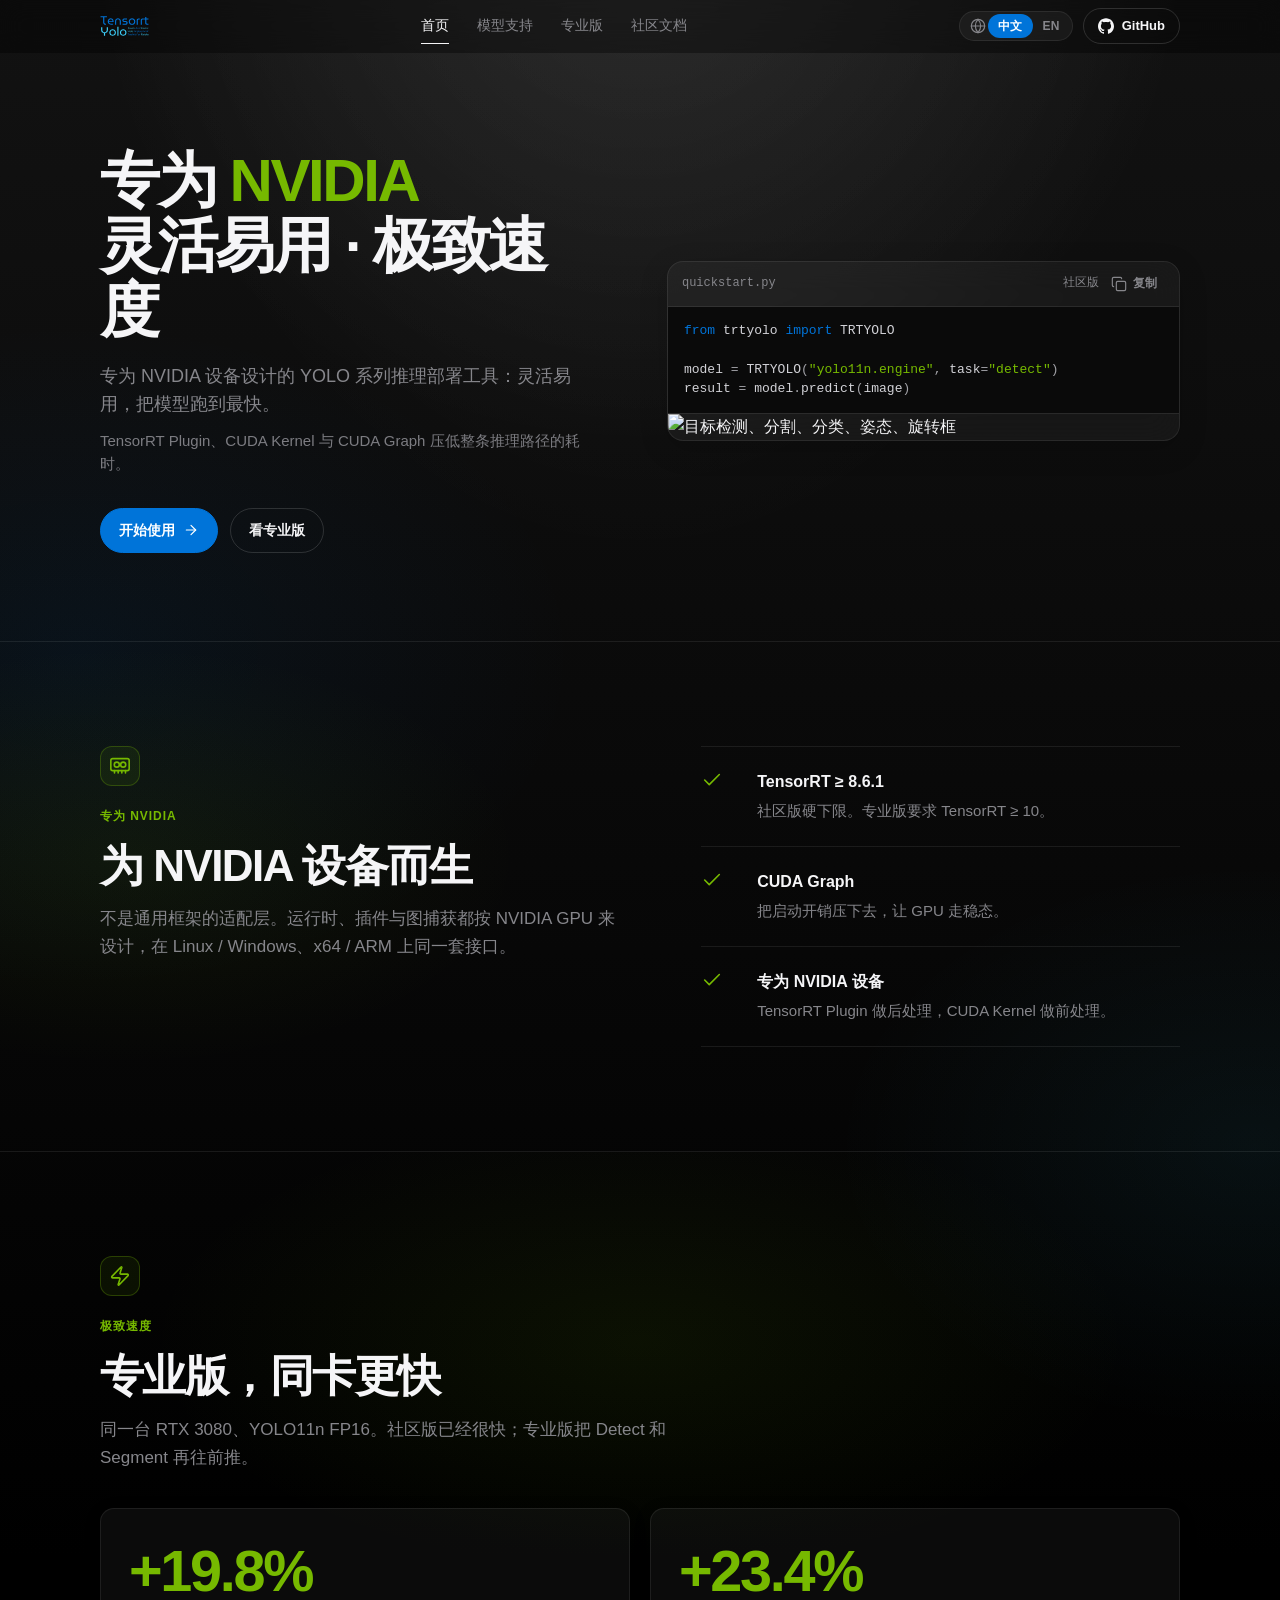
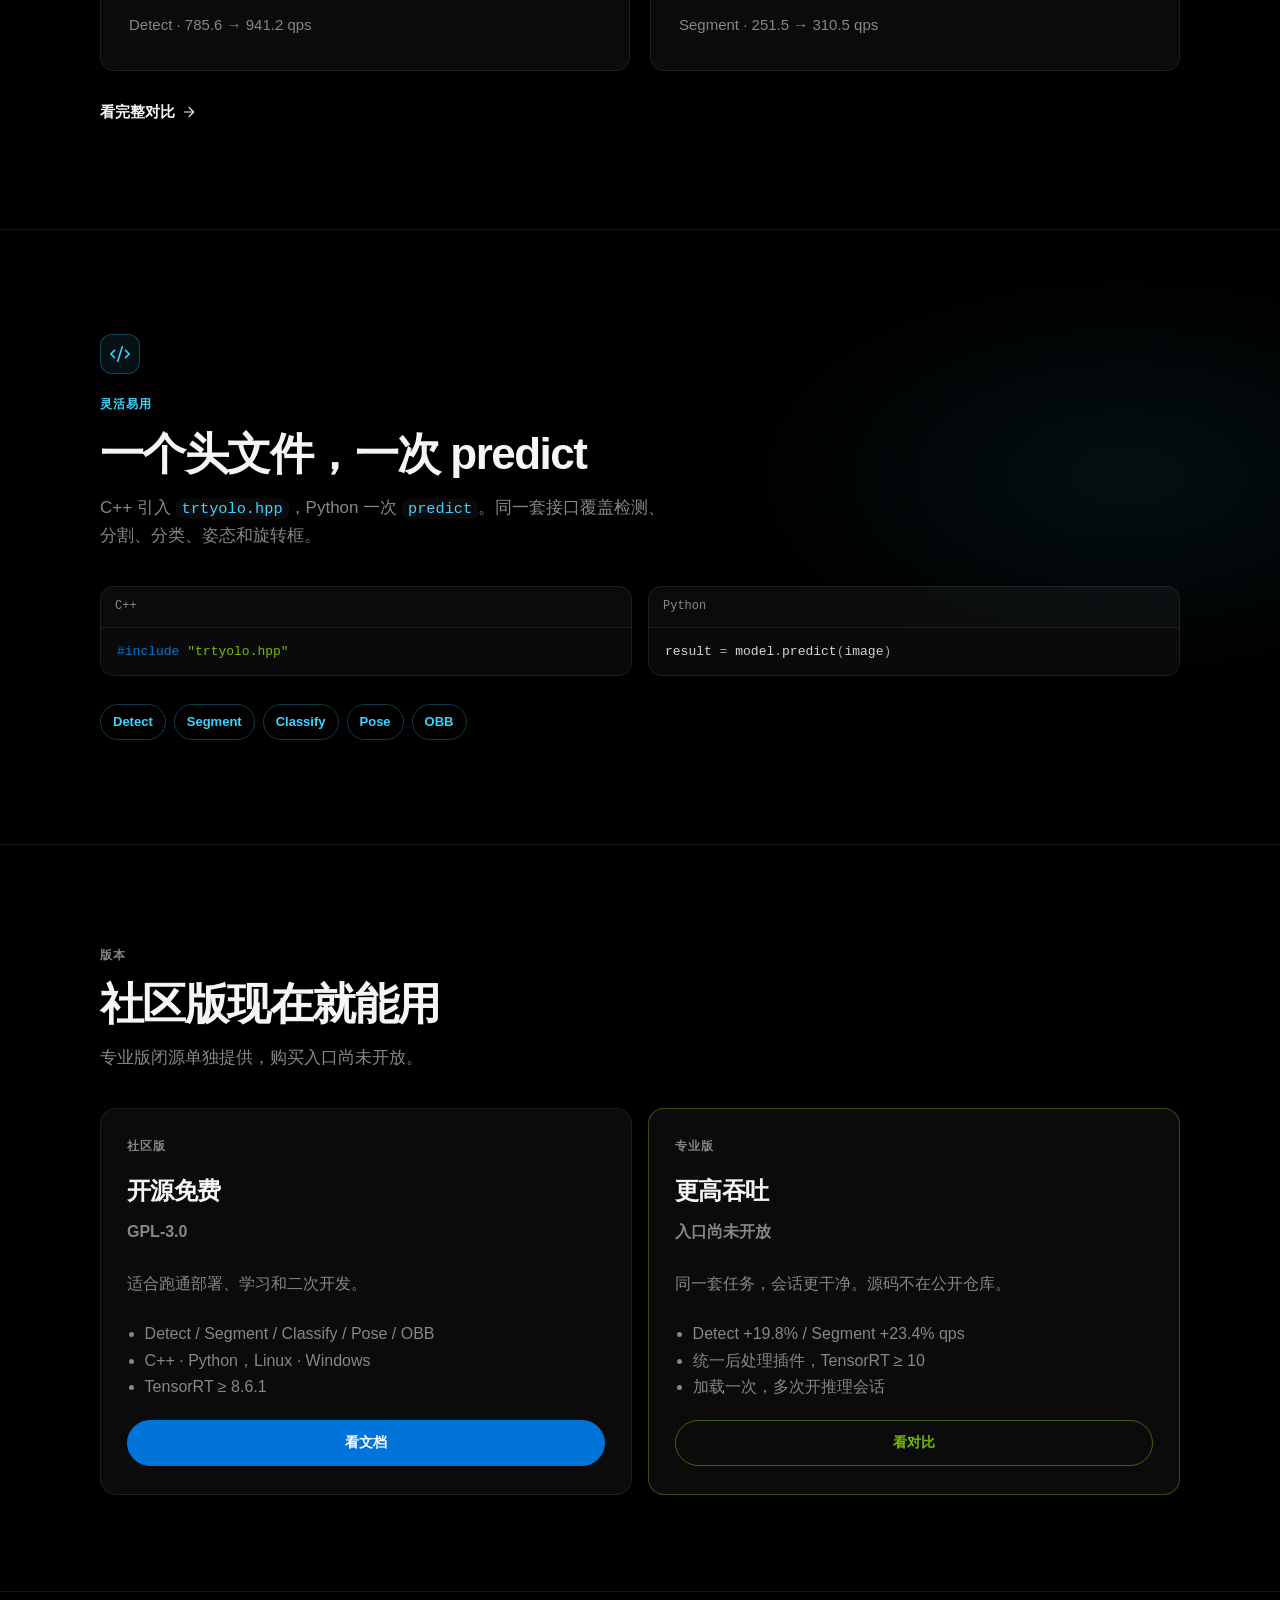
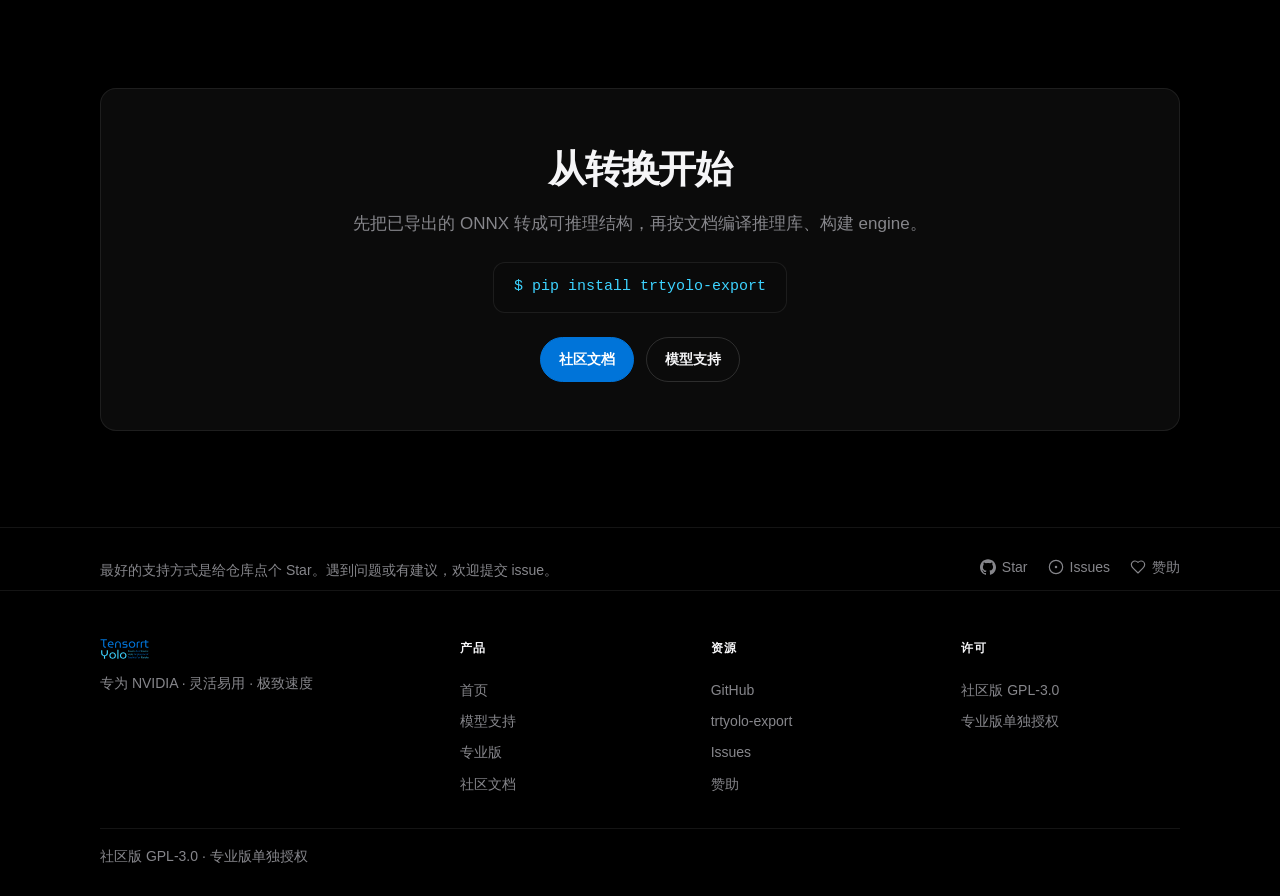
==== commit 0b860b93: "docs: rebuild Pages as an Apple-style product site Unify the NVIDIA / easier / fastest slogan, three" ====
--- a/index.html
+++ b/index.html
@@ -4,22 +4,23 @@
   <meta charset="utf-8">
   <meta name="viewport" content="width=device-width, initial-scale=1">
   <script>(function(){try{if(localStorage.getItem("trtyolo-lang")==="en")document.documentElement.lang="en";}catch(e){}})();</script>
-  <title data-zh="TensorRT-YOLO · 易用灵活，极致高效" data-en="TensorRT-YOLO · Easy, flexible, fast">TensorRT-YOLO · 易用灵活，极致高效</title>
-  <meta name="description" data-zh="TensorRT-YOLO 是一款专为 NVIDIA 设备设计的易用灵活、极致高效的 YOLO 系列推理部署工具。社区版开源，专业版闭源单独提供。" data-en="TensorRT-YOLO is an easy, flexible, and high-performance YOLO inference toolkit for NVIDIA devices. Community is open source; Pro is closed source and sold separately." content="TensorRT-YOLO 是一款专为 NVIDIA 设备设计的易用灵活、极致高效的 YOLO 系列推理部署工具。社区版开源，专业版闭源单独提供。">
+  <title data-zh="TensorRT-YOLO · 专为 NVIDIA · 灵活易用 · 极致速度" data-en="TensorRT-YOLO · Easier and faster YOLO deployment. Built for NVIDIA.">TensorRT-YOLO · 专为 NVIDIA · 灵活易用 · 极致速度</title>
+  <meta name="description" data-zh="专为 NVIDIA 设备设计的、灵活易用、极致高效的 YOLO 系列推理部署工具。社区版开源，专业版闭源单独提供。" data-en="Easier and faster YOLO deployment toolkit built for NVIDIA. Community is open source; Pro is closed source and sold separately." content="专为 NVIDIA 设备设计的、灵活易用、极致高效的 YOLO 系列推理部署工具。社区版开源，专业版闭源单独提供。">
   <link rel="stylesheet" href="assets/site.css">
   <link rel="icon" type="image/png" href="assets/png/logo-no-background.png">
+  <noscript><style>[data-reveal]{opacity:1;transform:none}</style></noscript>
 </head>
 <body>
   <header class="nav">
     <div class="wrap nav-inner">
       <a class="brand" href="./">
-        <img src="assets/png/logo-no-background.png" alt="TensorRT-YOLO">
+        <img src="assets/svg/logo-no-background.svg" alt="TensorRT-YOLO">
       </a>
       <nav class="nav-links">
-        <a class="active" href="./"><svg class="icon" aria-hidden="true" viewBox="0 0 24 24"><use href="assets/icons.svg#home"></use></svg><span class="zh">首页</span><span class="en">Home</span></a>
-        <a href="models/"><svg class="icon" aria-hidden="true" viewBox="0 0 24 24"><use href="assets/icons.svg#grid"></use></svg><span class="zh">模型支持</span><span class="en">Models</span></a>
-        <a href="pro/"><svg class="icon" aria-hidden="true" viewBox="0 0 24 24"><use href="assets/icons.svg#gauge"></use></svg><span class="zh">专业版</span><span class="en">Pro</span></a>
-        <a href="docs/"><svg class="icon" aria-hidden="true" viewBox="0 0 24 24"><use href="assets/icons.svg#book"></use></svg><span class="zh">社区文档</span><span class="en">Docs</span></a>
+        <a class="active" href="./"><span class="zh">首页</span><span class="en">Home</span></a>
+        <a href="models/"><span class="zh">模型支持</span><span class="en">Models</span></a>
+        <a href="pro/"><span class="zh">专业版</span><span class="en">Pro</span></a>
+        <a href="docs/"><span class="zh">社区文档</span><span class="en">Docs</span></a>
       </nav>
       <div class="nav-actions">
         <div class="lang-switch" role="group" aria-label="Language">
@@ -38,21 +39,21 @@
   <main>
     <section class="hero">
       <div class="wrap hero-split">
-        <div>
+        <div data-reveal>
           <h1>
-            <span class="zh">YOLO 部署<br><em>专为 NVIDIA</em></span>
-            <span class="en">YOLO inference<br><em>Built for NVIDIA</em></span>
+            <span class="zh">专为 <em class="accent-nvidia">NVIDIA</em><br>灵活易用 · 极致速度</span>
+            <span class="en">Easier. Faster.<br>Built for <em class="accent-nvidia">NVIDIA</em>.</span>
           </h1>
           <p class="hero-sub">
-            <span class="zh">易用灵活、极致高效的 YOLO 系列推理部署工具。TensorRT Plugin 做后处理，CUDA Kernel 与 CUDA Graph 压低推理耗时，开箱即用，覆盖 YOLO 系列与变体。</span>
-            <span class="en">An easy, flexible, and high-performance toolkit for deploying YOLO models. TensorRT plugins handle post-processing; CUDA kernels and CUDA Graphs cut latency. Ready to use across YOLO families and variants.</span>
+            <span class="zh">专为 NVIDIA 设备设计的 YOLO 系列推理部署工具：灵活易用，把模型跑到最快。<span class="evidence">TensorRT Plugin、CUDA Kernel 与 CUDA Graph 压低整条推理路径的耗时。</span></span>
+            <span class="en">An easier, faster YOLO deployment toolkit built for NVIDIA devices.<span class="evidence">TensorRT plugins, CUDA kernels, and CUDA Graphs cut latency across the inference path.</span></span>
           </p>
           <div class="actions">
             <a class="btn btn-primary" href="docs/"><span class="zh">开始使用</span><span class="en">Get started</span><svg class="icon" aria-hidden="true" viewBox="0 0 24 24"><use href="assets/icons.svg#arrow-right"></use></svg></a>
-            <a class="btn" href="https://github.com/laugh12321/TensorRT-YOLO"><svg class="icon" aria-hidden="true" viewBox="0 0 24 24"><use href="assets/icons.svg#github"></use></svg>GitHub</a>
-          </div>
-        </div>
-        <div class="hero-panel">
+            <a class="btn btn-ghost" href="pro/"><span class="zh">看专业版</span><span class="en">See Pro</span></a>
+          </div>
+        </div>
+        <div class="hero-panel" data-reveal style="--reveal-delay: 80ms">
           <div class="code-head">
             <span>quickstart.py</span>
             <span class="code-head-meta">
@@ -73,94 +74,120 @@
       </div>
     </section>
 
-    <section class="support-strip" id="support">
-      <div class="wrap">
-        <div>
-          <p class="kicker"><span class="zh">支持</span><span class="en">Support</span></p>
-          <p>
-            <span class="zh">最好的支持方式就是<a href="https://github.com/laugh12321/TensorRT-YOLO">给仓库点个 Star</a>。遇到问题或有建议，欢迎<a href="https://github.com/laugh12321/TensorRT-YOLO/issues">提交 issue</a>。</span>
-            <span class="en">The best way to support the project is to <a href="https://github.com/laugh12321/TensorRT-YOLO">star the repo</a>. Questions and ideas are welcome in <a href="https://github.com/laugh12321/TensorRT-YOLO/issues">issues</a>.</span>
-          </p>
-        </div>
-        <div class="actions">
-          <a class="btn btn-primary" href="https://github.com/laugh12321/TensorRT-YOLO"><svg class="icon" aria-hidden="true" viewBox="0 0 24 24"><use href="assets/icons.svg#star"></use></svg>Star</a>
-          <a class="btn" href="https://github.com/laugh12321/TensorRT-YOLO/issues"><svg class="icon" aria-hidden="true" viewBox="0 0 24 24"><use href="assets/icons.svg#issues"></use></svg>Issues</a>
-          <a class="btn" href="https://afdian.com/a/laugh12321"><svg class="icon" aria-hidden="true" viewBox="0 0 24 24"><use href="assets/icons.svg#heart"></use></svg><span class="zh">赞助</span><span class="en">Sponsor</span></a>
-        </div>
-      </div>
-    </section>
-
-    <section class="band" id="workflow">
-      <div class="wrap">
-        <p class="kicker"><span class="zh">能力</span><span class="en">Capabilities</span></p>
-        <h2 class="section-title"><span class="zh">一套工具，覆盖导出到推理</span><span class="en">One toolkit from export to inference</span></h2>
-        <p class="section-lead">
-          <span class="zh">社区版现在就能把常用任务跑起来。需要更高吞吐时，再看专业版。</span>
-          <span class="en">Community covers the common tasks today. Need more throughput? See Pro.</span>
-        </p>
-        <div class="feature-grid">
-          <article class="feature-card">
-            <div class="feature-icon" aria-hidden="true"><svg class="icon" viewBox="0 0 24 24"><use href="assets/icons.svg#zap"></use></svg></div>
-            <h3><span class="zh">开箱即用</span><span class="en">Ready to use</span></h3>
-            <p>
-              <span class="zh">C++ 一个头文件，Python 一次 <code>predict</code>。社区版 GPL-3.0，TensorRT ≥ 8.6.1。</span>
-              <span class="en">One C++ header, one Python <code>predict</code>. Community is GPL-3.0, TensorRT ≥ 8.6.1.</span>
-            </p>
-          </article>
-          <article class="feature-card">
-            <div class="feature-icon" aria-hidden="true"><svg class="icon" viewBox="0 0 24 24"><use href="assets/icons.svg#code"></use></svg></div>
-            <h3><span class="zh">C++ 与 Python</span><span class="en">C++ and Python</span></h3>
-            <p>
-              <span class="zh">同一套推理接口，覆盖 Linux / Windows、x64 / ARM。</span>
-              <span class="en">The same inference API on Linux / Windows, x64 / ARM.</span>
-            </p>
-          </article>
-          <article class="feature-card">
-            <div class="feature-icon" aria-hidden="true"><svg class="icon" viewBox="0 0 24 24"><use href="assets/icons.svg#layers"></use></svg></div>
-            <h3><span class="zh">多种任务</span><span class="en">Multiple tasks</span></h3>
-            <p>
-              <span class="zh">目标检测、实例分割、图像分类、姿态识别、旋转目标检测，以及视频分析。</span>
-              <span class="en">Detect, segment, classify, pose, rotated boxes, and video analytics.</span>
-            </p>
-          </article>
-          <article class="feature-card">
-            <div class="feature-icon" aria-hidden="true"><svg class="icon" viewBox="0 0 24 24"><use href="assets/icons.svg#upload"></use></svg></div>
-            <h3><span class="zh">三步出 engine</span><span class="en">Engine in three steps</span></h3>
-            <p>
-              <span class="zh">导出 ONNX，<a href="https://github.com/laugh12321/trtyolo-export">trtyolo-export</a> 转结构，再用 trtexec 构建。</span>
-              <span class="en">Export ONNX, convert with <a href="https://github.com/laugh12321/trtyolo-export">trtyolo-export</a>, then build with trtexec.</span>
-            </p>
-          </article>
-          <article class="feature-card">
-            <div class="feature-icon" aria-hidden="true"><svg class="icon" viewBox="0 0 24 24"><use href="assets/icons.svg#cpu"></use></svg></div>
-            <h3><span class="zh">加速走 GPU</span><span class="en">GPU on the hot path</span></h3>
-            <p>
-              <span class="zh">TensorRT Plugin 加速后处理，CUDA Kernel 加速前处理，CUDA Graph 压低整体耗时。</span>
-              <span class="en">TensorRT plugins speed up post-processing, CUDA kernels speed up pre-processing, CUDA Graphs cut overall latency.</span>
-            </p>
-          </article>
-          <article class="feature-card">
-            <div class="feature-icon feature-icon-pro" aria-hidden="true"><svg class="icon" viewBox="0 0 24 24"><use href="assets/icons.svg#gauge"></use></svg></div>
-            <h3><span class="zh">专业版更快</span><span class="en">Pro is faster</span></h3>
-            <p>
-              <span class="zh">同台 RTX 3080、YOLO11n FP16：Detect +19.8%，Segment +23.4%。<a href="pro/">看对比 →</a></span>
-              <span class="en">Same RTX 3080, YOLO11n FP16: Detect +19.8%, Segment +23.4%. <a href="pro/">See the numbers →</a></span>
-            </p>
-          </article>
-        </div>
+    <section class="chapter" id="nvidia">
+      <div class="wrap chapter-split">
+        <div data-reveal>
+          <div class="pillar-icon pillar-icon-nvidia" aria-hidden="true">
+            <svg class="icon icon-lg" viewBox="0 0 24 24"><use href="assets/icons.svg#gpu"></use></svg>
+          </div>
+          <p class="kicker kicker-nvidia"><span class="zh">专为 NVIDIA</span><span class="en">Built for NVIDIA</span></p>
+          <h2><span class="zh">为 NVIDIA 设备而生</span><span class="en">Designed for NVIDIA hardware</span></h2>
+          <p class="section-lead">
+            <span class="zh">不是通用框架的适配层。运行时、插件与图捕获都按 NVIDIA GPU 来设计，在 Linux / Windows、x64 / ARM 上同一套接口。</span>
+            <span class="en">Not a generic adapter. The runtime, plugins, and graph capture are built for NVIDIA GPUs — one API on Linux / Windows, x64 / ARM.</span>
+          </p>
+        </div>
+        <ul class="proof-list">
+          <li data-reveal style="--reveal-delay: 60ms">
+            <svg class="icon icon-lg accent-nvidia" aria-hidden="true" viewBox="0 0 24 24"><use href="assets/icons.svg#check"></use></svg>
+            <div>
+              <h3>TensorRT ≥ 8.6.1</h3>
+              <p><span class="zh">社区版硬下限。专业版要求 TensorRT ≥ 10。</span><span class="en">Community floor. Pro requires TensorRT ≥ 10.</span></p>
+            </div>
+          </li>
+          <li data-reveal style="--reveal-delay: 130ms">
+            <svg class="icon icon-lg accent-nvidia" aria-hidden="true" viewBox="0 0 24 24"><use href="assets/icons.svg#check"></use></svg>
+            <div>
+              <h3>CUDA Graph</h3>
+              <p><span class="zh">把启动开销压下去，让 GPU 走稳态。</span><span class="en">Cuts launch overhead so the GPU stays in steady state.</span></p>
+            </div>
+          </li>
+          <li data-reveal style="--reveal-delay: 200ms">
+            <svg class="icon icon-lg accent-nvidia" aria-hidden="true" viewBox="0 0 24 24"><use href="assets/icons.svg#check"></use></svg>
+            <div>
+              <h3><span class="zh">专为 NVIDIA 设备</span><span class="en">NVIDIA devices only</span></h3>
+              <p><span class="zh">TensorRT Plugin 做后处理，CUDA Kernel 做前处理。</span><span class="en">TensorRT plugins for post-process, CUDA kernels for pre-process.</span></p>
+            </div>
+          </li>
+        </ul>
+      </div>
+    </section>
+
+    <section class="chapter" id="fastest">
+      <div class="wrap">
+        <div data-reveal>
+          <div class="pillar-icon pillar-icon-speed" aria-hidden="true">
+            <svg class="icon icon-lg" viewBox="0 0 24 24"><use href="assets/icons.svg#zap"></use></svg>
+          </div>
+          <p class="kicker kicker-nvidia"><span class="zh">极致速度</span><span class="en">Fastest</span></p>
+          <h2><span class="zh">专业版，同卡更快</span><span class="en">Pro. Faster on the same GPU.</span></h2>
+          <p class="section-lead">
+            <span class="zh">同一台 RTX 3080、YOLO11n FP16。社区版已经很快；专业版把 Detect 和 Segment 再往前推。</span>
+            <span class="en">Same RTX 3080, YOLO11n FP16. Community is already fast. Pro pushes Detect and Segment further.</span>
+          </p>
+        </div>
+        <div class="speed-stats">
+          <a class="speed-stat" href="pro/" data-reveal style="--reveal-delay: 70ms">
+            <div class="num" data-count="19.8" data-prefix="+" data-suffix="%">+19.8%</div>
+            <div class="label">Detect · 785.6 → 941.2 qps</div>
+          </a>
+          <a class="speed-stat" href="pro/" data-reveal style="--reveal-delay: 140ms">
+            <div class="num" data-count="23.4" data-prefix="+" data-suffix="%">+23.4%</div>
+            <div class="label">Segment · 251.5 → 310.5 qps</div>
+          </a>
+        </div>
+        <a class="chapter-link" href="pro/" data-reveal>
+          <span class="zh">看完整对比</span><span class="en">See the full comparison</span>
+          <svg class="icon" aria-hidden="true" viewBox="0 0 24 24"><use href="assets/icons.svg#arrow-right"></use></svg>
+        </a>
+      </div>
+    </section>
+
+    <section class="chapter" id="easier">
+      <div class="wrap">
+        <div data-reveal>
+          <div class="pillar-icon pillar-icon-easy" aria-hidden="true">
+            <svg class="icon icon-lg" viewBox="0 0 24 24"><use href="assets/icons.svg#code"></use></svg>
+          </div>
+          <p class="kicker kicker-easy"><span class="zh">灵活易用</span><span class="en">Easier</span></p>
+          <h2><span class="zh">一个头文件，一次 predict</span><span class="en">One header. One predict.</span></h2>
+          <p class="section-lead">
+            <span class="zh">C++ 引入 <code>trtyolo.hpp</code>，Python 一次 <code>predict</code>。同一套接口覆盖检测、分割、分类、姿态和旋转框。</span>
+            <span class="en">Include <code>trtyolo.hpp</code> in C++. Call <code>predict</code> once in Python. The same API covers detect, segment, classify, pose, and OBB.</span>
+          </p>
+        </div>
+        <div class="api-panels">
+          <article class="api-panel" data-reveal style="--reveal-delay: 70ms">
+            <div class="code-head">C++</div>
+            <pre><code class="language-cpp">#include "trtyolo.hpp"</code></pre>
+          </article>
+          <article class="api-panel" data-reveal style="--reveal-delay: 140ms">
+            <div class="code-head">Python</div>
+            <pre><code class="language-python">result = model.predict(image)</code></pre>
+          </article>
+        </div>
+        <ul class="task-pills" data-reveal>
+          <li>Detect</li>
+          <li>Segment</li>
+          <li>Classify</li>
+          <li>Pose</li>
+          <li>OBB</li>
+        </ul>
       </div>
     </section>
 
     <section class="band" id="editions">
       <div class="wrap">
-        <p class="kicker"><span class="zh">版本</span><span class="en">Editions</span></p>
-        <h2 class="section-title"><span class="zh">社区版现在就能用</span><span class="en">Community is ready now</span></h2>
-        <p class="section-lead">
-          <span class="zh">专业版闭源单独提供，购买入口尚未开放。</span>
-          <span class="en">Pro is closed source and sold separately. Purchase is not open yet.</span>
-        </p>
+        <div data-reveal>
+          <p class="kicker"><span class="zh">版本</span><span class="en">Editions</span></p>
+          <h2 class="section-title"><span class="zh">社区版现在就能用</span><span class="en">Community is ready now</span></h2>
+          <p class="section-lead">
+            <span class="zh">专业版闭源单独提供，购买入口尚未开放。</span>
+            <span class="en">Pro is closed source and sold separately. Purchase is not open yet.</span>
+          </p>
+        </div>
         <div class="edition-grid">
-          <article class="edition-card">
+          <article class="edition-card" data-reveal>
             <p class="tag"><span class="zh">社区版</span><span class="en">Community</span></p>
             <h3><span class="zh">开源免费</span><span class="en">Open source, free</span></h3>
             <p class="lead">GPL-3.0</p>
@@ -173,9 +200,9 @@
               <li>C++ · Python，Linux · Windows</li>
               <li>TensorRT ≥ 8.6.1</li>
             </ul>
-            <a class="btn btn-primary" href="docs/"><svg class="icon" aria-hidden="true" viewBox="0 0 24 24"><use href="assets/icons.svg#book"></use></svg><span class="zh">看文档</span><span class="en">Read the docs</span></a>
-          </article>
-          <article class="edition-card pro">
+            <a class="btn btn-primary" href="docs/"><span class="zh">看文档</span><span class="en">Read the docs</span></a>
+          </article>
+          <article class="edition-card pro" data-reveal style="--reveal-delay: 80ms">
             <p class="tag tag-pro"><span class="zh">专业版</span><span class="en">Pro</span></p>
             <h3><span class="zh">更高吞吐</span><span class="en">Higher throughput</span></h3>
             <p class="lead"><span class="zh">入口尚未开放</span><span class="en">Purchase not open yet</span></p>
@@ -188,7 +215,7 @@
               <li><span class="zh">统一后处理插件，TensorRT ≥ 10</span><span class="en">Unified post-process plugin, TensorRT ≥ 10</span></li>
               <li><span class="zh">加载一次，多次开推理会话</span><span class="en">Load once, open many infer sessions</span></li>
             </ul>
-            <a class="btn btn-pro" href="pro/"><svg class="icon" aria-hidden="true" viewBox="0 0 24 24"><use href="assets/icons.svg#gauge"></use></svg><span class="zh">看对比</span><span class="en">See the comparison</span></a>
+            <a class="btn btn-pro" href="pro/"><span class="zh">看对比</span><span class="en">See the comparison</span></a>
           </article>
         </div>
       </div>
@@ -196,7 +223,7 @@
 
     <section class="install" id="start">
       <div class="wrap">
-        <div class="install-panel">
+        <div class="install-panel" data-reveal>
           <h2><span class="zh">从转换开始</span><span class="en">Start with conversion</span></h2>
           <p class="lede">
             <span class="zh">先把已导出的 ONNX 转成可推理结构，再按文档编译推理库、构建 engine。</span>
@@ -204,10 +231,23 @@
           </p>
           <div class="install-cmd">$ pip install trtyolo-export</div>
           <div class="actions">
-            <a class="btn btn-primary" href="docs/"><svg class="icon" aria-hidden="true" viewBox="0 0 24 24"><use href="assets/icons.svg#book"></use></svg><span class="zh">社区文档</span><span class="en">Docs</span></a>
-            <a class="btn" href="models/"><svg class="icon" aria-hidden="true" viewBox="0 0 24 24"><use href="assets/icons.svg#grid"></use></svg><span class="zh">模型支持</span><span class="en">Models</span></a>
-            <a class="btn" href="pro/"><svg class="icon" aria-hidden="true" viewBox="0 0 24 24"><use href="assets/icons.svg#gauge"></use></svg><span class="zh">专业版</span><span class="en">Pro</span></a>
-          </div>
+            <a class="btn btn-primary" href="docs/"><span class="zh">社区文档</span><span class="en">Docs</span></a>
+            <a class="btn btn-ghost" href="models/"><span class="zh">模型支持</span><span class="en">Models</span></a>
+          </div>
+        </div>
+      </div>
+    </section>
+
+    <section class="support-strip" id="support">
+      <div class="wrap">
+        <p>
+          <span class="zh">最好的支持方式是给仓库点个 Star。遇到问题或有建议，欢迎提交 issue。</span>
+          <span class="en">The best way to support the project is to star the repo. Questions and ideas are welcome in issues.</span>
+        </p>
+        <div class="support-links">
+          <a href="https://github.com/laugh12321/TensorRT-YOLO"><svg class="icon" aria-hidden="true" viewBox="0 0 24 24"><use href="assets/icons.svg#github"></use></svg>Star</a>
+          <a href="https://github.com/laugh12321/TensorRT-YOLO/issues"><svg class="icon" aria-hidden="true" viewBox="0 0 24 24"><use href="assets/icons.svg#issues"></use></svg>Issues</a>
+          <a href="https://afdian.com/a/laugh12321"><svg class="icon" aria-hidden="true" viewBox="0 0 24 24"><use href="assets/icons.svg#heart"></use></svg><span class="zh">赞助</span><span class="en">Sponsor</span></a>
         </div>
       </div>
     </section>
@@ -216,25 +256,25 @@
   <footer class="footer">
     <div class="wrap footer-grid">
       <div class="footer-brand">
-        <img src="assets/png/logo-no-background.png" alt="TensorRT-YOLO">
+        <img src="assets/svg/logo-no-background.svg" alt="TensorRT-YOLO">
         <p>
-          <span class="zh">在 NVIDIA 设备上部署 YOLO 系列与变体。</span>
-          <span class="en">Deploy YOLO models and variants on NVIDIA devices.</span>
+          <span class="zh">专为 NVIDIA · 灵活易用 · 极致速度</span>
+          <span class="en">Easier and faster YOLO deployment. Built for NVIDIA.</span>
         </p>
       </div>
       <div class="footer-col">
         <h3><span class="zh">产品</span><span class="en">Product</span></h3>
-        <a href="./"><svg class="icon" aria-hidden="true" viewBox="0 0 24 24"><use href="assets/icons.svg#home"></use></svg><span class="zh">首页</span><span class="en">Home</span></a>
-        <a href="models/"><svg class="icon" aria-hidden="true" viewBox="0 0 24 24"><use href="assets/icons.svg#grid"></use></svg><span class="zh">模型支持</span><span class="en">Models</span></a>
-        <a href="pro/"><svg class="icon" aria-hidden="true" viewBox="0 0 24 24"><use href="assets/icons.svg#gauge"></use></svg><span class="zh">专业版</span><span class="en">Pro</span></a>
-        <a href="docs/"><svg class="icon" aria-hidden="true" viewBox="0 0 24 24"><use href="assets/icons.svg#book"></use></svg><span class="zh">社区文档</span><span class="en">Docs</span></a>
+        <a href="./"><span class="zh">首页</span><span class="en">Home</span></a>
+        <a href="models/"><span class="zh">模型支持</span><span class="en">Models</span></a>
+        <a href="pro/"><span class="zh">专业版</span><span class="en">Pro</span></a>
+        <a href="docs/"><span class="zh">社区文档</span><span class="en">Docs</span></a>
       </div>
       <div class="footer-col">
         <h3><span class="zh">资源</span><span class="en">Resources</span></h3>
-        <a href="https://github.com/laugh12321/TensorRT-YOLO"><svg class="icon" aria-hidden="true" viewBox="0 0 24 24"><use href="assets/icons.svg#github"></use></svg>GitHub</a>
-        <a href="https://github.com/laugh12321/trtyolo-export"><svg class="icon" aria-hidden="true" viewBox="0 0 24 24"><use href="assets/icons.svg#upload"></use></svg>trtyolo-export</a>
-        <a href="https://github.com/laugh12321/TensorRT-YOLO/issues"><svg class="icon" aria-hidden="true" viewBox="0 0 24 24"><use href="assets/icons.svg#issues"></use></svg>Issues</a>
-        <a href="https://afdian.com/a/laugh12321"><svg class="icon" aria-hidden="true" viewBox="0 0 24 24"><use href="assets/icons.svg#heart"></use></svg><span class="zh">赞助</span><span class="en">Sponsor</span></a>
+        <a href="https://github.com/laugh12321/TensorRT-YOLO">GitHub</a>
+        <a href="https://github.com/laugh12321/trtyolo-export">trtyolo-export</a>
+        <a href="https://github.com/laugh12321/TensorRT-YOLO/issues">Issues</a>
+        <a href="https://afdian.com/a/laugh12321"><span class="zh">赞助</span><span class="en">Sponsor</span></a>
       </div>
       <div class="footer-col">
         <h3><span class="zh">许可</span><span class="en">License</span></h3>
--- a/assets/site.css
+++ b/assets/site.css
@@ -1,49 +1,82 @@
 :root {
-  --bg: #07111c;
-  --bg-elev: #0b1826;
-  --bg-card: #0f1d2e;
-  --line: #1a3550;
-  --text: #e8f1f8;
-  --muted: #8aa4bb;
+  --bg: #000;
+  --bg-elev: #0a0a0a;
+  --bg-card: rgba(255, 255, 255, 0.045);
+  --line: rgba(255, 255, 255, 0.08);
+  --line-strong: rgba(255, 255, 255, 0.14);
+  --text: #f5f5f7;
+  --muted: #86868b;
   --blue: #0074d9;
   --blue-deep: #0059a5;
-  --blue-bright: #4da3ff;
   --cyan: #3dd3ff;
   --nvidia: #76B900;
-  --nvidia-deep: #4d7a00;
-  --radius: 16px;
-  --max: 1120px;
-  --font: "Segoe UI", "PingFang SC", "Hiragino Sans GB", "Microsoft YaHei", sans-serif;
-  --mono: ui-monospace, "SF Mono", Consolas, "Liberation Mono", monospace;
+  --nvidia-deep: #5a8f00;
+  --radius: 14px;
+  --radius-sm: 12px;
+  --max: 1080px;
+  --font: -apple-system, BlinkMacSystemFont, "SF Pro Text", "PingFang SC", "Hiragino Sans GB", "Segoe UI", sans-serif;
+  --mono: ui-monospace, "SF Mono", Menlo, Consolas, "Liberation Mono", monospace;
+  --ease: cubic-bezier(0.22, 1, 0.36, 1);
 }
 
 * { box-sizing: border-box; }
 
-html { scroll-behavior: smooth; }
+html {
+  scroll-behavior: smooth;
+  background: #000;
+}
 
 body {
   margin: 0;
   font-family: var(--font);
-  background:
-    radial-gradient(980px 480px at 12% -8%, rgba(0, 116, 217, 0.2) 0%, transparent 55%),
-    var(--bg);
+  background-color: #000;
+  background-image:
+    radial-gradient(ellipse 90% 55% at 50% -18%, rgba(255, 255, 255, 0.09) 0%, transparent 58%),
+    radial-gradient(780px 520px at 6% 16%, rgba(0, 116, 217, 0.08) 0%, transparent 64%),
+    radial-gradient(680px 460px at 98% 28%, rgba(61, 211, 255, 0.06) 0%, transparent 62%),
+    linear-gradient(180deg, #121212 0%, #000 38%);
+  background-repeat: no-repeat;
   color: var(--text);
   line-height: 1.65;
   min-height: 100vh;
-}
-
-a { color: var(--cyan); text-decoration: none; }
-a:hover { text-decoration: underline; }
-
-.wrap { width: min(var(--max), calc(100% - 40px)); margin: 0 auto; }
+  -webkit-font-smoothing: antialiased;
+}
+
+a {
+  color: var(--muted);
+  text-decoration: none;
+  transition: color 0.2s ease;
+}
+
+p a, li a, .lede a, .section-lead a, .note a {
+  color: var(--text);
+  border-bottom: 1px solid rgba(255, 255, 255, 0.22);
+}
+
+p a:hover, li a:hover, .lede a:hover, .section-lead a:hover, .note a:hover {
+  color: var(--blue);
+  border-bottom-color: var(--blue);
+  text-decoration: none;
+}
+
+.wrap { width: min(var(--max), calc(100% - 48px)); margin: 0 auto; }
 
 .nav {
   position: sticky;
   top: 0;
   z-index: 20;
-  backdrop-filter: blur(14px);
-  background: rgba(7, 17, 28, 0.9);
-  border-bottom: 1px solid var(--line);
+  backdrop-filter: blur(12px);
+  -webkit-backdrop-filter: blur(12px);
+  background: rgba(0, 0, 0, 0.36);
+  border-bottom: 1px solid transparent;
+  transition: background 0.25s ease, border-color 0.25s ease, backdrop-filter 0.25s ease;
+}
+
+html.is-scrolled .nav {
+  background: rgba(0, 0, 0, 0.78);
+  backdrop-filter: blur(22px) saturate(1.35);
+  -webkit-backdrop-filter: blur(22px) saturate(1.35);
+  border-bottom-color: var(--line);
 }
 
 .nav-inner {
@@ -51,7 +84,7 @@
   align-items: center;
   justify-content: space-between;
   gap: 20px;
-  min-height: 68px;
+  min-height: 52px;
 }
 
 .brand {
@@ -62,7 +95,7 @@
 
 .brand img {
   display: block;
-  height: 28px;
+  height: 20px;
   width: auto;
 }
 
@@ -73,25 +106,38 @@
   flex-wrap: wrap;
   align-items: center;
   justify-content: center;
-  gap: 8px 28px;
+  gap: 4px 28px;
   flex: 1;
 }
 
 .nav-links a {
+  position: relative;
   display: inline-flex;
   align-items: center;
-  gap: 6px;
-  color: var(--muted);
-  font-size: 0.95rem;
-}
-
-.nav-links .icon {
-  width: 0.95rem;
-  height: 0.95rem;
-}
-
-.nav-links a:hover,
-.nav-links a.active { color: var(--text); text-decoration: none; }
+  color: var(--muted);
+  font-size: 14px;
+  padding: 6px 0;
+}
+
+.nav-links a:hover {
+  color: var(--text);
+  text-decoration: none;
+}
+
+.nav-links a.active {
+  color: var(--text);
+  text-decoration: none;
+}
+
+.nav-links a.active::after {
+  content: "";
+  position: absolute;
+  left: 0;
+  right: 0;
+  bottom: 0;
+  height: 1px;
+  background: var(--text);
+}
 
 .nav-actions {
   display: flex;
@@ -103,7 +149,8 @@
 .lang-switch {
   display: inline-flex;
   flex-shrink: 0;
-  padding: 3px;
+  align-items: center;
+  padding: 2px;
   border: 1px solid var(--line);
   border-radius: 999px;
   background: var(--bg-card);
@@ -116,19 +163,20 @@
   background: transparent;
   color: var(--muted);
   font-family: inherit;
-  font-size: 0.78rem;
-  font-weight: 700;
+  font-size: 12px;
+  font-weight: 600;
   letter-spacing: 0.02em;
-  padding: 5px 11px;
+  padding: 5px 10px;
   border-radius: 999px;
   cursor: pointer;
   line-height: 1.2;
+  transition: color 0.2s ease, background 0.2s ease;
 }
 
 .lang-switch button:hover { color: var(--text); }
 
 .lang-switch button:focus-visible {
-  outline: 2px solid var(--cyan);
+  outline: 2px solid var(--blue);
   outline-offset: 1px;
 }
 
@@ -146,15 +194,17 @@
   align-items: center;
   justify-content: center;
   gap: 8px;
-  padding: 11px 18px;
-  border-radius: 999px;
-  border: 1px solid var(--line);
-  font-weight: 600;
+  padding: 10px 18px;
+  border-radius: 980px;
+  border: 1px solid var(--line-strong);
+  font-weight: 600;
+  font-size: 14px;
   color: var(--text);
-  background: var(--bg-card);
-}
-
-.btn:hover { text-decoration: none; border-color: var(--cyan); }
+  background: transparent;
+  transition: color 0.2s ease, background 0.2s ease, border-color 0.2s ease;
+}
+
+.btn:hover { text-decoration: none; border-color: rgba(255, 255, 255, 0.32); }
 
 .btn-primary {
   background: var(--blue);
@@ -165,63 +215,71 @@
 .btn-primary:hover {
   background: var(--blue-deep);
   border-color: var(--blue-deep);
+  color: #fff;
+}
+
+.btn-ghost {
+  background: transparent;
+  border-color: var(--line-strong);
+  color: var(--text);
+}
+
+.btn-ghost:hover {
+  background: rgba(255, 255, 255, 0.04);
+  border-color: rgba(255, 255, 255, 0.32);
 }
 
 .btn-pro {
-  background: var(--nvidia);
+  background: transparent;
+  border-color: rgba(118, 185, 0, 0.5);
+  color: var(--nvidia);
+}
+
+.btn-pro:hover {
+  background: rgba(118, 185, 0, 0.1);
   border-color: var(--nvidia);
-  color: #07111c;
-}
-
-.btn-pro:hover {
-  background: var(--nvidia-deep);
-  border-color: var(--nvidia-deep);
-  color: #fff;
+  color: var(--nvidia);
 }
 
 .btn-gh {
   flex-shrink: 0;
-  padding: 8px 16px;
-  font-size: 0.9rem;
+  padding: 6px 14px;
+  font-size: 13px;
 }
 
 .icon {
-  width: 1.05rem;
-  height: 1.05rem;
+  width: 16px;
+  height: 16px;
   flex-shrink: 0;
   display: block;
   overflow: visible;
 }
 
+.icon-lg {
+  width: 22px;
+  height: 22px;
+}
+
 .lang-switch .icon {
-  width: 0.85rem;
-  height: 0.85rem;
   margin: 0 2px 0 8px;
   color: var(--muted);
-  align-self: center;
-}
-
-.feature-icon {
-  width: 38px;
-  height: 38px;
+}
+
+.pillar-icon {
+  width: 40px;
+  height: 40px;
   display: flex;
   align-items: center;
   justify-content: center;
-  margin: 0 0 12px;
-  border-radius: 11px;
-  background: rgba(0, 116, 217, 0.14);
-  color: var(--cyan);
-}
-
-.feature-icon .icon {
-  width: 18px;
-  height: 18px;
-}
-
-.feature-icon-pro {
-  background: rgba(118, 185, 0, 0.16);
-  color: var(--nvidia);
-}
+  margin: 0 0 16px;
+  border-radius: 12px;
+  border: 1px solid var(--line);
+  background: var(--bg-card);
+}
+
+.pillar-icon-nvidia { color: var(--nvidia); border-color: rgba(118, 185, 0, 0.28); background: rgba(118, 185, 0, 0.08); }
+.pillar-icon-speed { color: var(--nvidia); border-color: rgba(118, 185, 0, 0.28); background: rgba(118, 185, 0, 0.08); }
+.pillar-icon-easy { color: var(--cyan); border-color: rgba(61, 211, 255, 0.28); background: rgba(61, 211, 255, 0.08); }
 
 .copy-btn {
   display: inline-flex;
@@ -234,15 +292,14 @@
   background: transparent;
   color: var(--muted);
   font: inherit;
-  font-size: 0.75rem;
+  font-size: 12px;
   font-weight: 600;
   cursor: pointer;
   line-height: 1;
+  transition: color 0.2s ease, background 0.2s ease;
 }
 
 .copy-btn:hover { color: var(--text); background: rgba(255, 255, 255, 0.04); }
-
-.copy-btn .icon { width: 0.9rem; height: 0.9rem; }
 
 .copy-btn .icon-check,
 .copy-btn.is-copied .icon-copy { display: none; }
@@ -256,58 +313,67 @@
   z-index: 1;
 }
 
-.footer-col a {
-  display: inline-flex;
-  align-items: center;
-  gap: 8px;
-}
-
-.footer-col .icon {
-  width: 0.95rem;
-  height: 0.95rem;
-}
+.accent-nvidia { color: var(--nvidia); font-style: normal; }
+.accent-cyan { color: var(--cyan); font-style: normal; }
 
 .kicker,
 .tag {
   display: inline-block;
-  font-size: 0.75rem;
-  font-weight: 700;
-  letter-spacing: 0.06em;
+  font-size: 12px;
+  font-weight: 600;
+  letter-spacing: 0.08em;
   text-transform: uppercase;
-  color: var(--cyan);
-  margin: 0 0 12px;
-}
-
-.tag-pro { color: var(--nvidia); }
+  color: var(--muted);
+  margin: 0 0 14px;
+}
+
+.kicker-nvidia, .tag-pro { color: var(--nvidia); }
+.kicker-easy { color: var(--cyan); }
 
 .hero {
-  padding: 72px 0 56px;
+  position: relative;
+  isolation: isolate;
+  padding: 96px 0 88px;
+}
+
+.hero::before {
+  content: "";
+  position: absolute;
+  inset: -12% 8% auto;
+  height: 78%;
+  pointer-events: none;
+  z-index: -1;
+  background: radial-gradient(ellipse at 50% 0%, rgba(255, 255, 255, 0.07) 0%, transparent 72%);
 }
 
 .hero-split {
   display: grid;
-  grid-template-columns: minmax(0, 1fr) minmax(0, 1.05fr);
-  gap: 48px;
+  grid-template-columns: minmax(0, 1fr) minmax(0, 1.02fr);
+  gap: 64px;
   align-items: center;
 }
 
 .hero h1 {
-  margin: 0 0 16px;
-  font-size: clamp(2.2rem, 5vw, 3.4rem);
-  line-height: 1.12;
-  letter-spacing: -0.03em;
-}
-
-.hero h1 em {
-  font-style: normal;
-  color: var(--cyan);
+  margin: 0 0 20px;
+  font-size: clamp(2.4rem, 5.4vw, 3.75rem);
+  font-weight: 600;
+  line-height: 1.08;
+  letter-spacing: -0.04em;
 }
 
 .hero-sub {
-  margin: 0 0 28px;
-  color: var(--muted);
-  font-size: 1.08rem;
-  max-width: 36rem;
+  margin: 0 0 32px;
+  color: var(--muted);
+  font-size: 18px;
+  line-height: 1.55;
+  max-width: 34rem;
+}
+
+.hero-sub .evidence {
+  display: block;
+  margin-top: 10px;
+  font-size: 15px;
+  color: rgba(134, 134, 139, 0.92);
 }
 
 .actions {
@@ -319,9 +385,11 @@
 .hero-panel {
   background: var(--bg-card);
   border: 1px solid var(--line);
-  border-radius: 20px;
+  border-radius: 16px;
   overflow: hidden;
-  box-shadow: 0 18px 40px rgba(0, 0, 0, 0.28);
+  box-shadow: 0 8px 28px rgba(0, 0, 0, 0.18);
+  backdrop-filter: blur(16px);
+  -webkit-backdrop-filter: blur(16px);
 }
 
 .hero-panel .code-head {
@@ -331,7 +399,7 @@
   padding: 10px 14px;
   border-bottom: 1px solid var(--line);
   color: var(--muted);
-  font-size: 0.8rem;
+  font-size: 12px;
   font-family: var(--mono);
 }
 
@@ -345,7 +413,7 @@
   margin: 0;
   border: 0;
   border-radius: 0;
-  background: #061018;
+  background: #0a0a0a;
 }
 
 .hero-shot {
@@ -355,90 +423,257 @@
   border-top: 1px solid var(--line);
 }
 
-.support-strip {
-  padding: 28px 0;
-  border-block: 1px solid var(--line);
-  background: rgba(15, 29, 46, 0.45);
-}
-
-.support-strip .wrap {
-  display: flex;
-  align-items: center;
-  justify-content: space-between;
-  gap: 24px;
-}
-
-.support-strip p {
-  margin: 8px 0 0;
-  color: var(--muted);
-  max-width: 40rem;
-}
-
-.band { padding: 72px 0; }
-
-.section-title {
-  margin: 0 0 12px;
-  font-size: clamp(1.6rem, 3vw, 2.1rem);
-  line-height: 1.25;
+.chapter,
+.band,
+.install,
+.page-hero {
+  position: relative;
+  isolation: isolate;
+}
+
+.chapter {
+  padding: 104px 0;
+  border-top: 1px solid var(--line);
+}
+
+.chapter::before,
+.page-hero::before {
+  content: "";
+  position: absolute;
+  inset: 0;
+  pointer-events: none;
+  z-index: -1;
+}
+
+#nvidia::before {
+  background: radial-gradient(560px 300px at 10% 42%, rgba(118, 185, 0, 0.07) 0%, transparent 70%);
+}
+
+#fastest::before {
+  background: radial-gradient(720px 340px at 50% 28%, rgba(118, 185, 0, 0.08) 0%, transparent 68%);
+}
+
+#easier::before {
+  background: radial-gradient(560px 300px at 88% 40%, rgba(61, 211, 255, 0.07) 0%, transparent 70%);
+}
+
+.page-hero::before {
+  background: radial-gradient(ellipse 80% 80% at 50% -10%, rgba(255, 255, 255, 0.06) 0%, transparent 64%);
+}
+
+.page-hero:has(.kicker-nvidia)::before {
+  background:
+    radial-gradient(520px 280px at 12% 40%, rgba(118, 185, 0, 0.08) 0%, transparent 70%),
+    radial-gradient(ellipse 80% 80% at 50% -10%, rgba(255, 255, 255, 0.05) 0%, transparent 64%);
+}
+
+.page-hero:has(.kicker-easy)::before {
+  background:
+    radial-gradient(520px 280px at 88% 36%, rgba(61, 211, 255, 0.07) 0%, transparent 70%),
+    radial-gradient(ellipse 80% 80% at 50% -10%, rgba(255, 255, 255, 0.05) 0%, transparent 64%);
+}
+
+.chapter-split {
+  display: grid;
+  grid-template-columns: minmax(0, 1.05fr) minmax(0, 0.95fr);
+  gap: 72px;
+  align-items: start;
+}
+
+.section-title,
+.chapter h2 {
+  margin: 0 0 14px;
+  font-size: clamp(2rem, 3.6vw, 2.75rem);
+  font-weight: 600;
+  line-height: 1.15;
+  letter-spacing: -0.035em;
 }
 
 .section-lead {
   color: var(--muted);
-  max-width: 40rem;
+  max-width: 36rem;
   margin: 0 0 36px;
-}
-
-.feature-grid {
+  font-size: 17px;
+}
+
+.chapter-split .section-lead { margin-bottom: 0; }
+
+.proof-list {
+  list-style: none;
+  margin: 0;
+  padding: 0;
+  display: flex;
+  flex-direction: column;
+  gap: 0;
+}
+
+.proof-list li {
   display: grid;
-  grid-template-columns: repeat(3, minmax(0, 1fr));
+  grid-template-columns: 40px minmax(0, 1fr);
   gap: 16px;
-}
-
-.feature-card {
+  align-items: start;
+  padding: 22px 0;
+  border-top: 1px solid var(--line);
+}
+
+.proof-list li:last-child { border-bottom: 1px solid var(--line); }
+
+.proof-list h3 {
+  margin: 0 0 4px;
+  font-size: 16px;
+  font-weight: 600;
+}
+
+.proof-list p {
+  margin: 0;
+  color: var(--muted);
+  font-size: 15px;
+}
+
+.speed-stats {
+  display: grid;
+  grid-template-columns: repeat(2, minmax(0, 1fr));
+  gap: 20px;
+  margin: 8px 0 28px;
+}
+
+.speed-stat {
+  display: block;
+  padding: 32px 28px;
+  border: 1px solid var(--line);
+  border-radius: var(--radius);
   background: var(--bg-card);
+  box-shadow: 0 4px 18px rgba(0, 0, 0, 0.12);
+  transition: transform 0.35s var(--ease), border-color 0.2s ease;
+  color: inherit;
+}
+
+.speed-stat:hover {
+  text-decoration: none;
+  transform: translateY(-2px);
+  border-color: rgba(118, 185, 0, 0.45);
+  color: inherit;
+}
+
+.speed-stat .num,
+.stat .num {
+  font-size: clamp(2.6rem, 5vw, 3.6rem);
+  font-weight: 600;
+  letter-spacing: -0.04em;
+  color: var(--nvidia);
+  line-height: 1.05;
+  font-variant-numeric: tabular-nums;
+}
+
+.speed-stat .label,
+.stat .label {
+  color: var(--muted);
+  margin-top: 12px;
+  font-size: 15px;
+}
+
+.chapter-link {
+  display: inline-flex;
+  align-items: center;
+  gap: 6px;
+  color: var(--text);
+  font-weight: 600;
+  font-size: 15px;
+}
+
+.chapter-link:hover { color: var(--blue); }
+
+.api-panels {
+  display: grid;
+  grid-template-columns: repeat(2, minmax(0, 1fr));
+  gap: 16px;
+  margin: 8px 0 28px;
+}
+
+.api-panel {
   border: 1px solid var(--line);
   border-radius: var(--radius);
-  padding: 22px 20px;
-  box-shadow: 0 10px 24px rgba(0, 0, 0, 0.16);
-}
-
-.feature-card h3 {
-  margin: 0 0 8px;
-  font-size: 1.1rem;
-}
-
-.feature-card p {
+  background: var(--bg-card);
+  overflow: hidden;
+  transition: transform 0.35s var(--ease), border-color 0.2s ease;
+}
+
+.api-panel:hover {
+  transform: translateY(-2px);
+  border-color: rgba(61, 211, 255, 0.35);
+}
+
+.api-panel .code-head {
+  padding: 10px 14px;
+  border-bottom: 1px solid var(--line);
+  color: var(--muted);
+  font-size: 12px;
+  font-family: var(--mono);
+}
+
+.api-panel pre {
   margin: 0;
-  color: var(--muted);
-  font-size: 0.96rem;
-}
-
-.feature-card a { font-weight: 600; }
+  border: 0;
+  border-radius: 0;
+  background: #0a0a0a;
+}
+
+.task-pills {
+  display: flex;
+  flex-wrap: wrap;
+  gap: 8px;
+  margin: 0;
+  padding: 0;
+  list-style: none;
+}
+
+.task-pills li {
+  padding: 6px 12px;
+  border: 1px solid rgba(61, 211, 255, 0.28);
+  border-radius: 999px;
+  color: var(--cyan);
+  font-size: 13px;
+  font-weight: 600;
+}
+
+.band { padding: 96px 0; border-top: 1px solid var(--line); }
 
 .edition-grid {
   display: grid;
   grid-template-columns: repeat(2, minmax(0, 1fr));
-  gap: 20px;
+  gap: 16px;
 }
 
 .edition-card {
   background: var(--bg-card);
   border: 1px solid var(--line);
-  border-radius: 20px;
+  border-radius: 16px;
   padding: 28px 26px;
   display: flex;
   flex-direction: column;
-  box-shadow: 0 12px 32px rgba(0, 0, 0, 0.18);
+  box-shadow: 0 4px 18px rgba(0, 0, 0, 0.12);
+  backdrop-filter: blur(16px);
+  -webkit-backdrop-filter: blur(16px);
+  transition: transform 0.35s var(--ease), border-color 0.2s ease;
+}
+
+.edition-card:hover {
+  transform: translateY(-2px);
+  border-color: var(--line-strong);
 }
 
 .edition-card.pro {
-  border-color: rgba(118, 185, 0, 0.45);
-}
-
-.edition-card h3 { margin: 0 0 8px; font-size: 1.5rem; }
+  border-color: rgba(118, 185, 0, 0.4);
+}
+
+.edition-card.pro:hover {
+  border-color: rgba(118, 185, 0, 0.7);
+}
+
+.edition-card h3 { margin: 0 0 8px; font-size: 1.5rem; font-weight: 600; letter-spacing: -0.03em; }
 
 .edition-card .lead {
-  font-weight: 700;
+  font-weight: 600;
   margin: 0 0 10px;
 }
 
@@ -454,21 +689,26 @@
 .edition-card .btn { width: 100%; }
 
 .install {
-  padding: 72px 0;
+  padding: 96px 0;
+  border-top: 1px solid var(--line);
 }
 
 .install-panel {
   background: var(--bg-card);
   border: 1px solid var(--line);
-  border-radius: 24px;
-  padding: 40px 36px;
+  border-radius: 16px;
+  padding: 48px 40px;
   text-align: center;
-  box-shadow: 0 16px 36px rgba(0, 0, 0, 0.2);
+  box-shadow: 0 4px 18px rgba(0, 0, 0, 0.12);
+  backdrop-filter: blur(16px);
+  -webkit-backdrop-filter: blur(16px);
 }
 
 .install-panel h2 {
   margin: 0 0 10px;
-  font-size: clamp(1.6rem, 3vw, 2.2rem);
+  font-size: clamp(1.8rem, 3vw, 2.4rem);
+  font-weight: 600;
+  letter-spacing: -0.035em;
 }
 
 .install-panel .lede {
@@ -480,12 +720,12 @@
 .install-cmd {
   display: inline-block;
   margin: 0 0 24px;
-  padding: 14px 22px;
-  background: #061018;
+  padding: 12px 20px;
+  background: #0a0a0a;
   border: 1px solid var(--line);
   border-radius: 12px;
   font-family: var(--mono);
-  font-size: 1.02rem;
+  font-size: 15px;
   color: var(--cyan);
 }
 
@@ -497,24 +737,64 @@
 
 .install-panel.left .actions { justify-content: flex-start; }
 
+.support-strip {
+  padding: 28px 0 8px;
+  border-top: 1px solid var(--line);
+}
+
+.support-strip .wrap {
+  display: flex;
+  align-items: baseline;
+  justify-content: space-between;
+  gap: 24px;
+}
+
+.support-strip p {
+  margin: 0;
+  color: var(--muted);
+  max-width: 44rem;
+  font-size: 14px;
+}
+
+.support-links {
+  display: flex;
+  flex-wrap: wrap;
+  gap: 8px 20px;
+  color: var(--muted);
+  font-size: 14px;
+}
+
+.support-links a {
+  display: inline-flex;
+  align-items: center;
+  gap: 6px;
+  color: var(--muted);
+}
+
+.support-links a:hover { color: var(--text); }
+
 .page-hero {
-  padding: 48px 0 8px;
+  padding: 80px 0 28px;
 }
 
 .page-hero h1 {
-  margin: 0 0 12px;
-  font-size: clamp(1.9rem, 4vw, 2.6rem);
+  margin: 0 0 16px;
+  font-size: clamp(2.2rem, 4.4vw, 3.2rem);
+  font-weight: 600;
+  line-height: 1.1;
+  letter-spacing: -0.04em;
 }
 
 .page-hero .lede {
   color: var(--muted);
-  max-width: 44rem;
+  max-width: 40rem;
   margin: 0;
-}
-
-.page { padding: 24px 0 80px; }
-
-.lede { color: var(--muted); font-size: 1.05rem; }
+  font-size: 18px;
+}
+
+.page { padding: 24px 0 96px; }
+
+.lede { color: var(--muted); font-size: 17px; }
 
 .stats {
   display: grid;
@@ -528,17 +808,14 @@
   border: 1px solid var(--line);
   border-radius: var(--radius);
   padding: 28px 24px;
-  box-shadow: 0 12px 32px rgba(0, 0, 0, 0.18);
-}
-
-.stat .num {
-  font-size: clamp(2.2rem, 5vw, 3.2rem);
-  font-weight: 800;
-  color: var(--nvidia);
-  line-height: 1.1;
-}
-
-.stat .label { color: var(--muted); margin-top: 10px; }
+  box-shadow: 0 4px 18px rgba(0, 0, 0, 0.12);
+  transition: transform 0.35s var(--ease), border-color 0.2s ease;
+}
+
+.stat:hover {
+  transform: translateY(-2px);
+  border-color: rgba(118, 185, 0, 0.45);
+}
 
 .banner {
   display: block;
@@ -554,7 +831,7 @@
   flex-wrap: wrap;
   gap: 10px 20px;
   color: var(--muted);
-  font-size: 0.92rem;
+  font-size: 14px;
   margin: 0 0 16px;
 }
 
@@ -581,12 +858,14 @@
 table {
   width: 100%;
   border-collapse: collapse;
-  font-size: 0.95rem;
+  font-size: 14px;
   background: var(--bg-card);
   border: 1px solid var(--line);
   border-radius: var(--radius);
   overflow: hidden;
 }
+
+table + .actions { margin-top: 28px; }
 
 th, td {
   text-align: left;
@@ -601,8 +880,8 @@
 
 .note {
   color: var(--muted);
-  font-size: 0.92rem;
-  border-left: 3px solid var(--cyan);
+  font-size: 14px;
+  border-left: 2px solid var(--cyan);
   padding: 8px 0 8px 14px;
   margin: 16px 0 28px;
 }
@@ -610,12 +889,12 @@
 pre, code { font-family: var(--mono); }
 
 pre {
-  background: #061018;
-  border: 1px solid var(--line);
-  border-radius: 10px;
+  background: #0a0a0a;
+  border: 1px solid var(--line);
+  border-radius: 12px;
   padding: 14px 16px;
   overflow-x: auto;
-  font-size: 0.85rem;
+  font-size: 13px;
   line-height: 1.5;
 }
 
@@ -630,19 +909,20 @@
   top: 8px;
   right: 12px;
   color: var(--muted);
-  font-size: 0.72rem;
+  font-size: 11px;
   font-weight: 600;
   letter-spacing: 0.04em;
   text-transform: uppercase;
 }
 
-code { color: #c9e9ff; }
+code { color: #d2d2d7; }
 
 p code, li code {
-  background: #061018;
+  background: #0a0a0a;
   padding: 1px 6px;
   border-radius: 6px;
   font-size: 0.9em;
+  color: var(--cyan);
 }
 
 .token.comment,
@@ -653,7 +933,7 @@
 
 .token.punctuation,
 .token.operator {
-  color: #9bb6cc;
+  color: #a1a1a6;
 }
 
 .token.keyword,
@@ -661,7 +941,7 @@
 .token.important,
 .token.directive-hash,
 .token.directive.keyword {
-  color: var(--blue-bright);
+  color: var(--blue);
 }
 
 .token.function,
@@ -696,7 +976,7 @@
 
 .token.tag,
 .token.deleted {
-  color: var(--blue-bright);
+  color: var(--blue);
 }
 
 .token.inserted {
@@ -713,37 +993,51 @@
 
 .toc ol { margin: 8px 0 0; padding-left: 1.2rem; }
 
-h2 { font-size: 1.45rem; }
+.toc a { color: var(--muted); }
+.toc a:hover { color: var(--text); }
+
+h2 { font-size: 1.45rem; font-weight: 600; letter-spacing: -0.03em; }
+
+.compare-title {
+  color: var(--nvidia);
+  font-weight: 600;
+}
+
+.pro-text {
+  color: var(--nvidia);
+  font-weight: 600;
+}
 
 .footer {
   border-top: 1px solid var(--line);
-  padding: 40px 0 28px;
-  color: var(--muted);
-  font-size: 0.92rem;
+  padding: 48px 0 28px;
+  color: var(--muted);
+  font-size: 14px;
 }
 
 .footer-grid {
   display: grid;
-  grid-template-columns: 1.4fr repeat(3, minmax(0, 1fr));
-  gap: 28px;
-  margin-bottom: 28px;
+  grid-template-columns: 1.5fr repeat(3, minmax(0, 1fr));
+  gap: 32px;
+  margin-bottom: 32px;
 }
 
 .footer-brand img {
   display: block;
-  height: 28px;
+  height: 20px;
   width: auto;
-  margin-bottom: 12px;
-}
-
-.footer-brand p { margin: 0; max-width: 22rem; }
+  margin-bottom: 14px;
+}
+
+.footer-brand p { margin: 0; max-width: 24rem; line-height: 1.5; }
 
 .footer h3 {
-  margin: 0 0 10px;
+  margin: 0 0 12px;
   color: var(--text);
-  font-size: 0.82rem;
-  letter-spacing: 0.06em;
+  font-size: 12px;
+  letter-spacing: 0.08em;
   text-transform: uppercase;
+  font-weight: 600;
 }
 
 .footer-col {
@@ -752,32 +1046,86 @@
   gap: 8px;
 }
 
-.footer-col a { color: var(--muted); }
+.footer-col a {
+  display: inline-flex;
+  align-items: center;
+  gap: 8px;
+  color: var(--muted);
+}
+
+.footer-col a:hover { color: var(--text); }
 
 .footer-bar {
   padding-top: 16px;
   border-top: 1px solid var(--line);
 }
 
+.js-reveal [data-reveal]:not(.is-in) {
+  opacity: 0;
+  transform: translateY(16px);
+}
+
+.js-reveal [data-reveal] {
+  transition:
+    opacity 0.6s var(--ease),
+    transform 0.6s var(--ease);
+  transition-delay: var(--reveal-delay, 0ms);
+}
+
+.js-reveal [data-reveal].is-in {
+  opacity: 1;
+  transform: none;
+}
+
 @media (max-width: 900px) {
   .hero-split,
-  .feature-grid,
+  .chapter-split,
   .edition-grid,
   .stats,
+  .speed-stats,
+  .api-panels,
   .support-strip .wrap,
   .footer-grid { grid-template-columns: 1fr; }
 
-  .feature-grid { grid-template-columns: 1fr 1fr; }
-  .hero { padding: 40px 0 32px; }
-  .band, .install { padding: 48px 0; }
-  .btn-gh { padding: 8px; }
+  .hero { padding: 56px 0 48px; }
+  .chapter, .band, .install { padding: 64px 0; }
+  .page-hero { padding: 48px 0 16px; }
+  .btn-gh { padding: 6px 8px; }
   .btn-gh .btn-label { display: none; }
+  .chapter-split { gap: 36px; }
 }
 
 @media (max-width: 760px) {
-  .nav-inner { flex-wrap: wrap; min-height: 0; padding: 12px 0; }
+  .nav-inner { flex-wrap: wrap; min-height: 0; padding: 10px 0; }
   .brand { order: 1; }
   .nav-actions { order: 2; margin-left: auto; }
   .nav-links { order: 3; justify-content: flex-start; flex-basis: 100%; }
-  .feature-grid { grid-template-columns: 1fr; }
-}
+  .wrap { width: min(var(--max), calc(100% - 32px)); }
+}
+
+@media (prefers-reduced-motion: reduce) {
+  html { scroll-behavior: auto; }
+
+  .js-reveal [data-reveal],
+  .js-reveal [data-reveal]:not(.is-in) {
+    opacity: 1;
+    transform: none;
+    transition: none;
+  }
+
+  .edition-card,
+  .speed-stat,
+  .api-panel,
+  .stat,
+  .btn,
+  a {
+    transition: none;
+  }
+
+  .edition-card:hover,
+  .speed-stat:hover,
+  .api-panel:hover,
+  .stat:hover {
+    transform: none;
+  }
+}
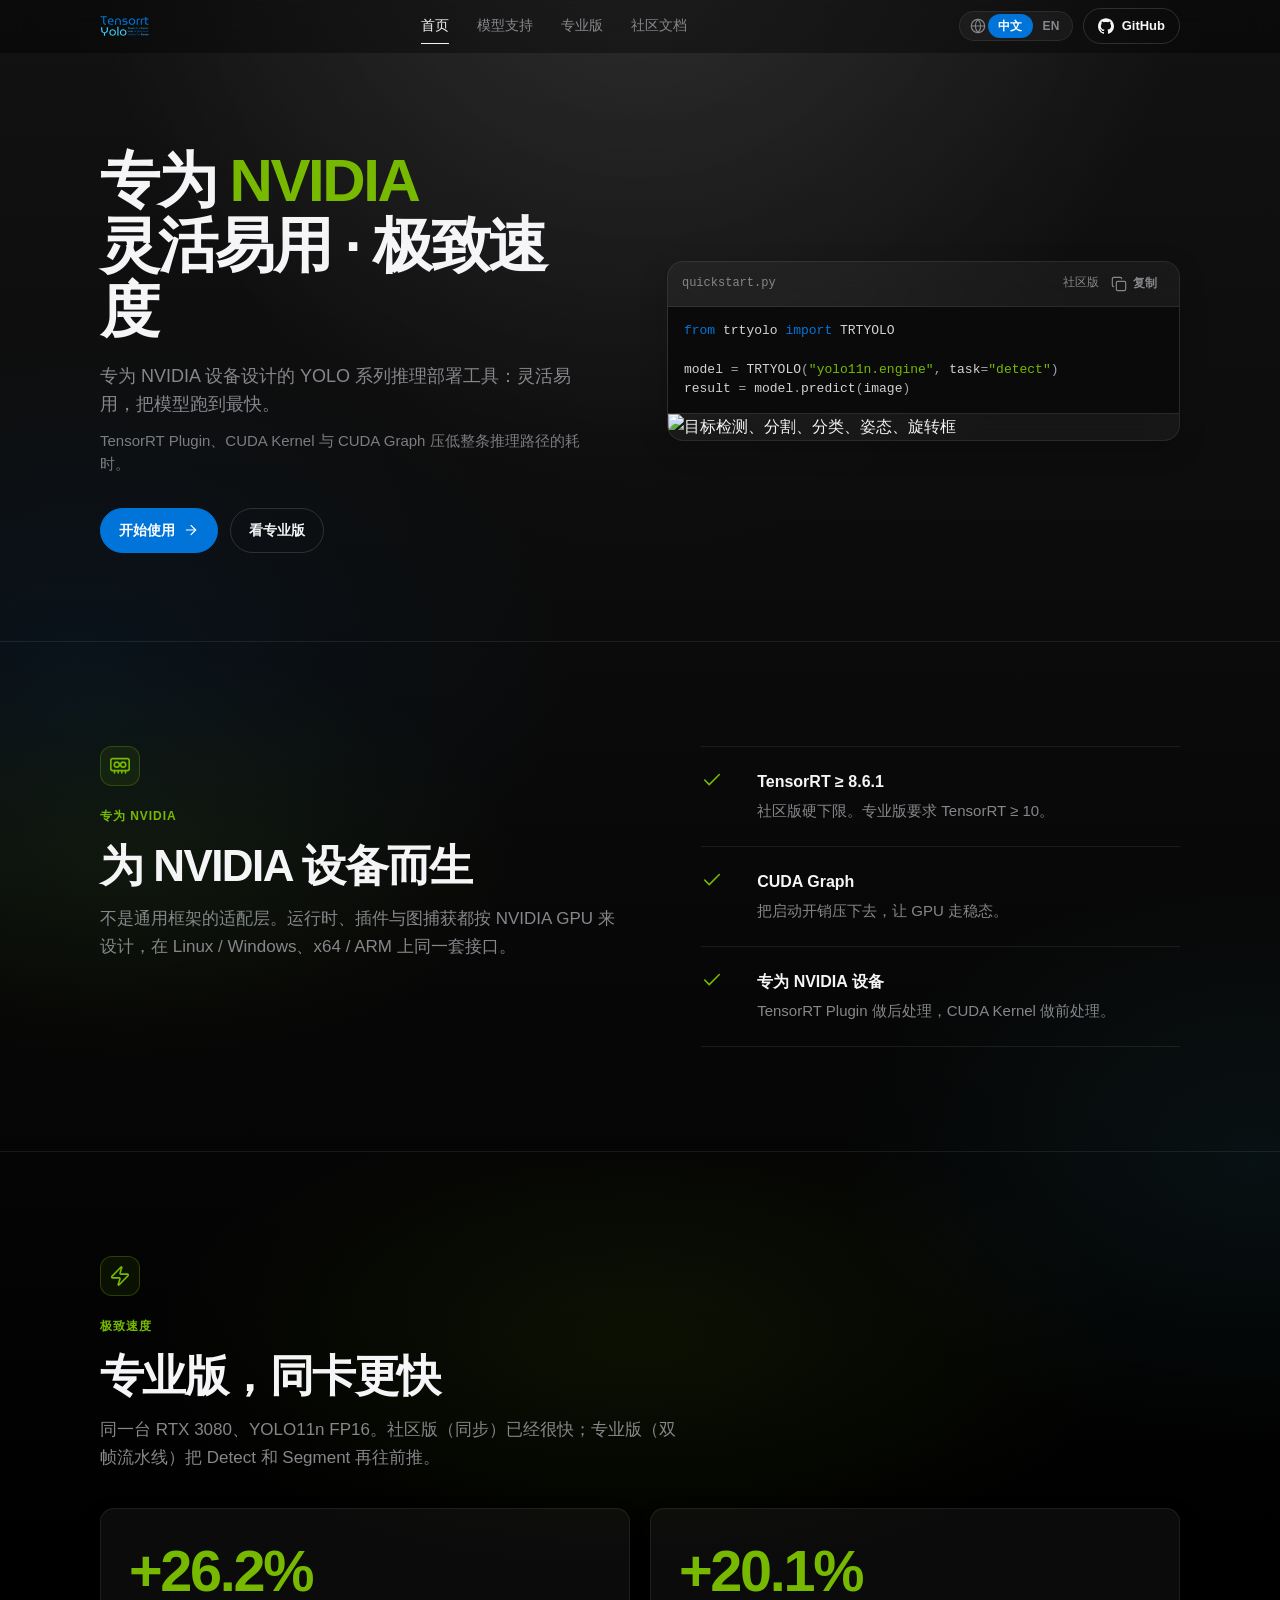
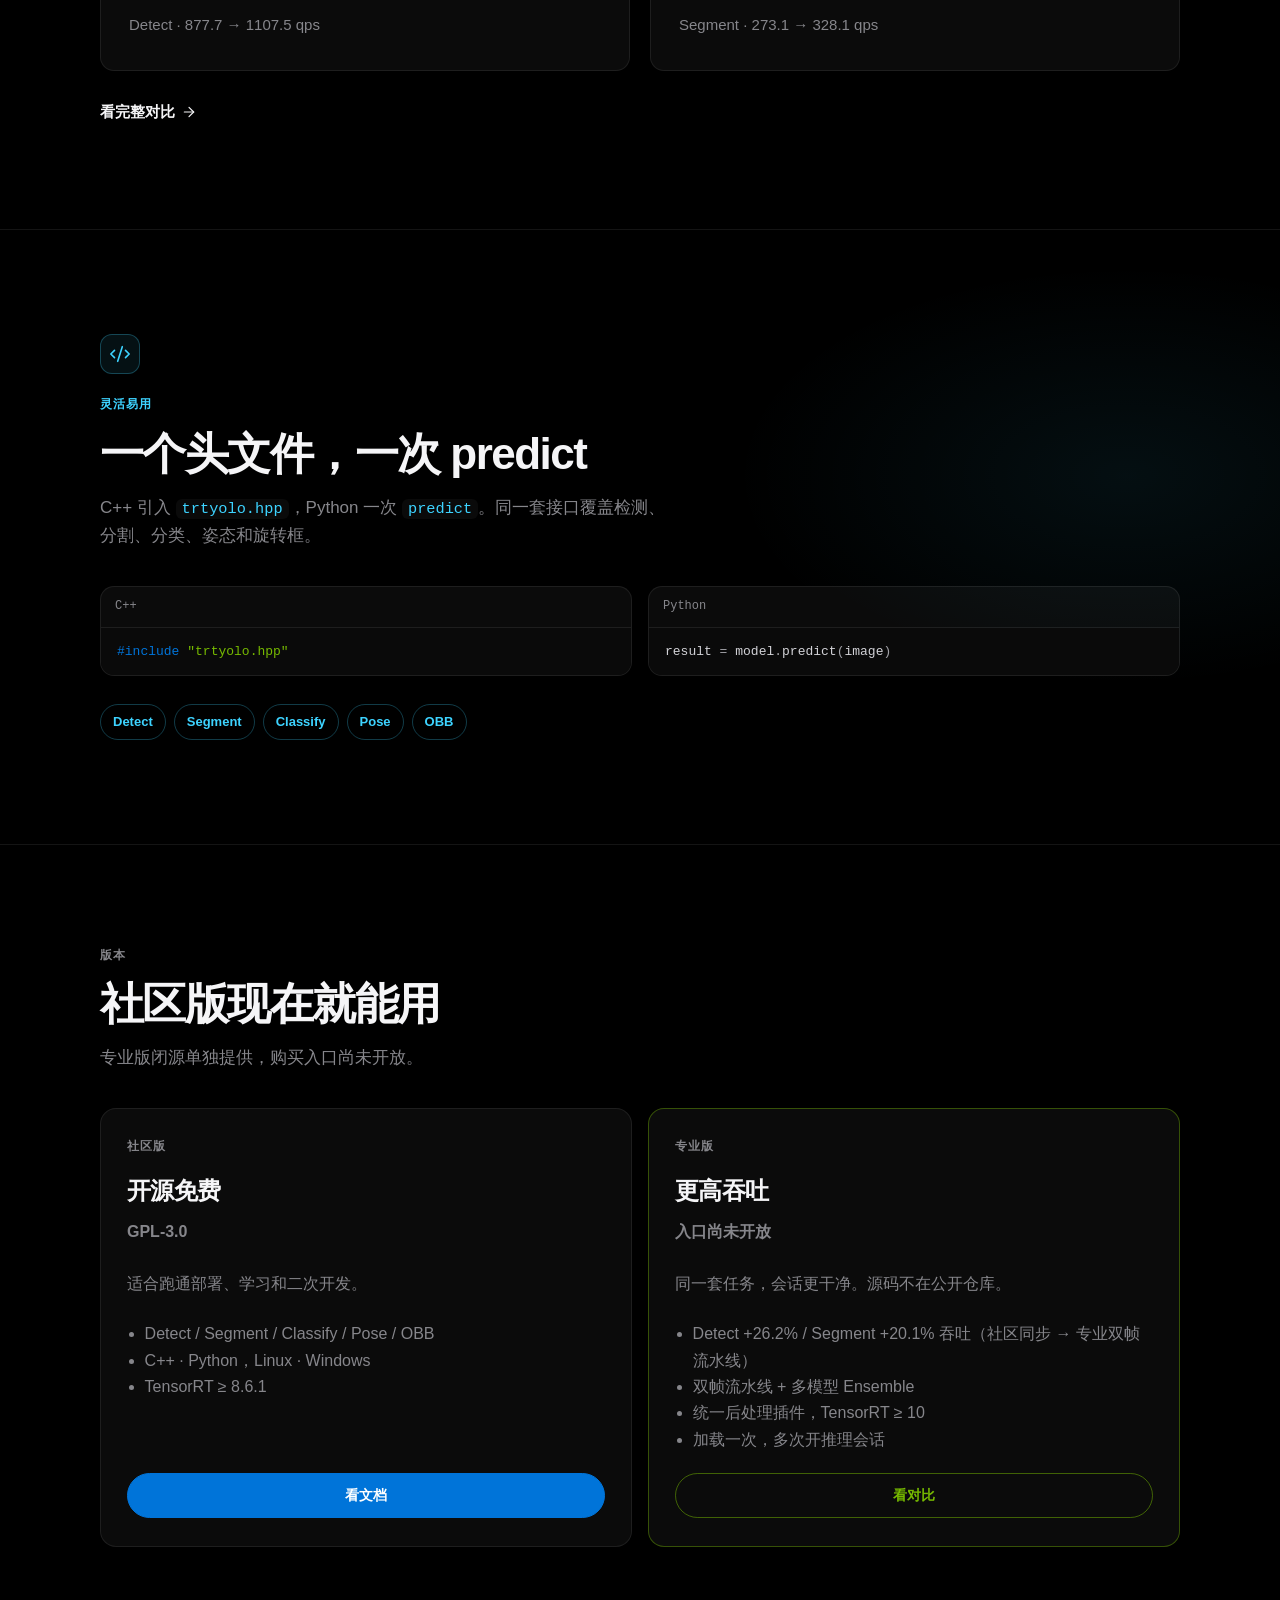
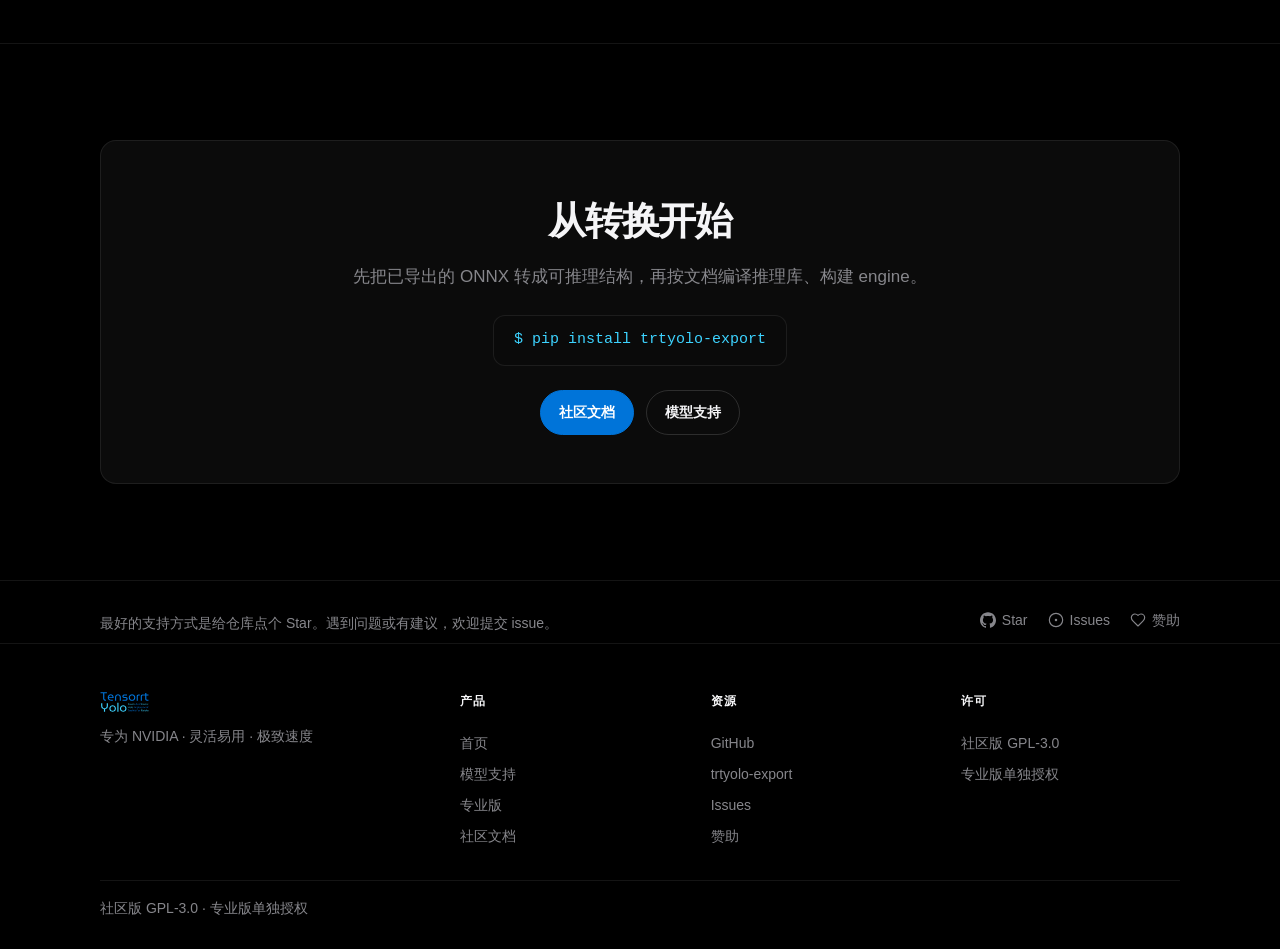
==== commit 1048e956: "docs: refresh Pro benchmarks with dual-frame pipeline and Ensemble Update Detect/Segment throughput " ====
--- a/index.html
+++ b/index.html
@@ -122,18 +122,18 @@
           <p class="kicker kicker-nvidia"><span class="zh">极致速度</span><span class="en">Fastest</span></p>
           <h2><span class="zh">专业版，同卡更快</span><span class="en">Pro. Faster on the same GPU.</span></h2>
           <p class="section-lead">
-            <span class="zh">同一台 RTX 3080、YOLO11n FP16。社区版已经很快；专业版把 Detect 和 Segment 再往前推。</span>
-            <span class="en">Same RTX 3080, YOLO11n FP16. Community is already fast. Pro pushes Detect and Segment further.</span>
+            <span class="zh">同一台 RTX 3080、YOLO11n FP16。社区版（同步）已经很快；专业版（双帧流水线）把 Detect 和 Segment 再往前推。</span>
+            <span class="en">Same RTX 3080, YOLO11n FP16. Community (sync) is already fast. Pro (dual-frame pipeline) pushes Detect and Segment further.</span>
           </p>
         </div>
         <div class="speed-stats">
           <a class="speed-stat" href="pro/" data-reveal style="--reveal-delay: 70ms">
-            <div class="num" data-count="19.8" data-prefix="+" data-suffix="%">+19.8%</div>
-            <div class="label">Detect · 785.6 → 941.2 qps</div>
+            <div class="num" data-count="26.2" data-prefix="+" data-suffix="%">+26.2%</div>
+            <div class="label">Detect · 877.7 → 1107.5 qps</div>
           </a>
           <a class="speed-stat" href="pro/" data-reveal style="--reveal-delay: 140ms">
-            <div class="num" data-count="23.4" data-prefix="+" data-suffix="%">+23.4%</div>
-            <div class="label">Segment · 251.5 → 310.5 qps</div>
+            <div class="num" data-count="20.1" data-prefix="+" data-suffix="%">+20.1%</div>
+            <div class="label">Segment · 273.1 → 328.1 qps</div>
           </a>
         </div>
         <a class="chapter-link" href="pro/" data-reveal>
@@ -211,7 +211,8 @@
               <span class="en">Same tasks, cleaner sessions. Source is not in the public repo.</span>
             </p>
             <ul>
-              <li>Detect +19.8% / Segment +23.4% qps</li>
+              <li><span class="zh">Detect +26.2% / Segment +20.1% 吞吐（社区同步 → 专业双帧流水线）</span><span class="en">Detect +26.2% / Segment +20.1% throughput (Community sync → Pro dual-frame pipeline)</span></li>
+              <li><span class="zh">双帧流水线 + 多模型 Ensemble</span><span class="en">Dual-frame pipeline + multi-model Ensemble</span></li>
               <li><span class="zh">统一后处理插件，TensorRT ≥ 10</span><span class="en">Unified post-process plugin, TensorRT ≥ 10</span></li>
               <li><span class="zh">加载一次，多次开推理会话</span><span class="en">Load once, open many infer sessions</span></li>
             </ul>
--- a/assets/site.css
+++ b/assets/site.css
@@ -315,6 +315,7 @@
 
 .accent-nvidia { color: var(--nvidia); font-style: normal; }
 .accent-cyan { color: var(--cyan); font-style: normal; }
+.accent-blue { color: var(--blue); font-weight: 600; }
 
 .kicker,
 .tag {
